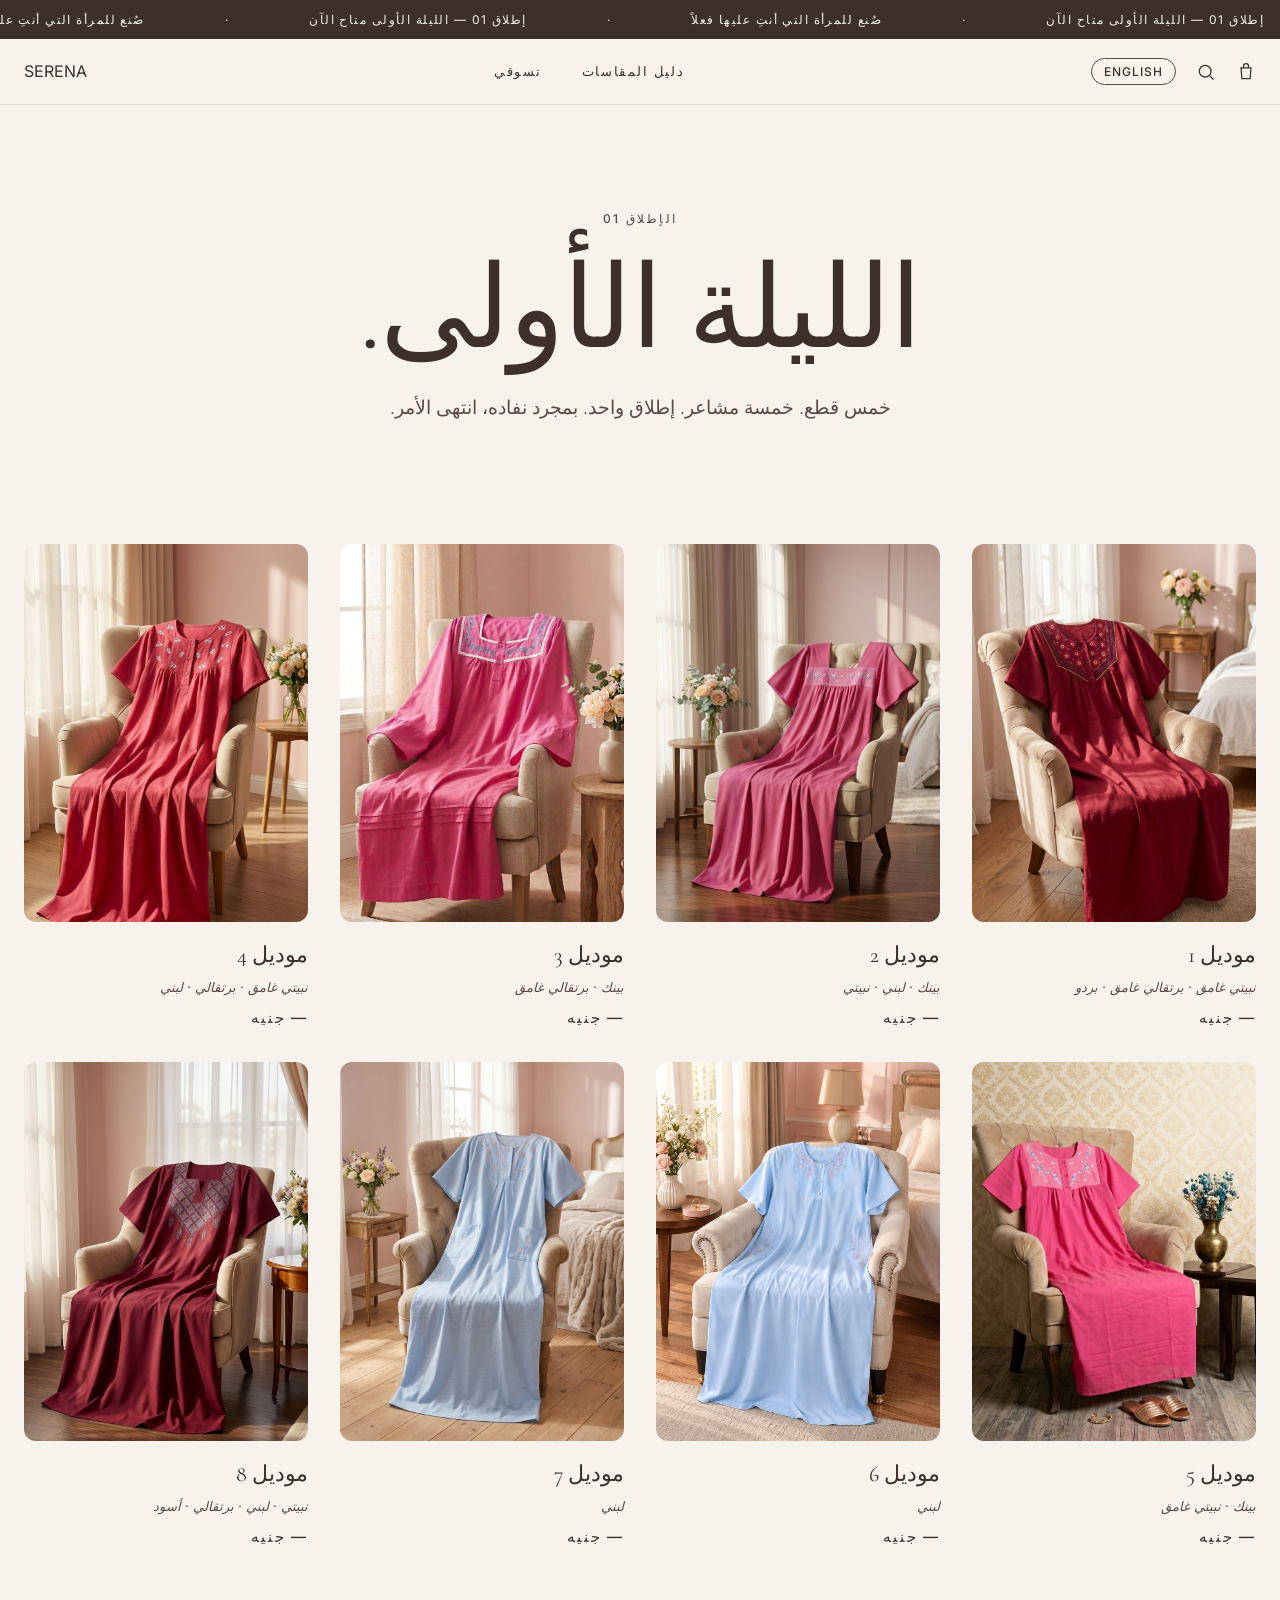
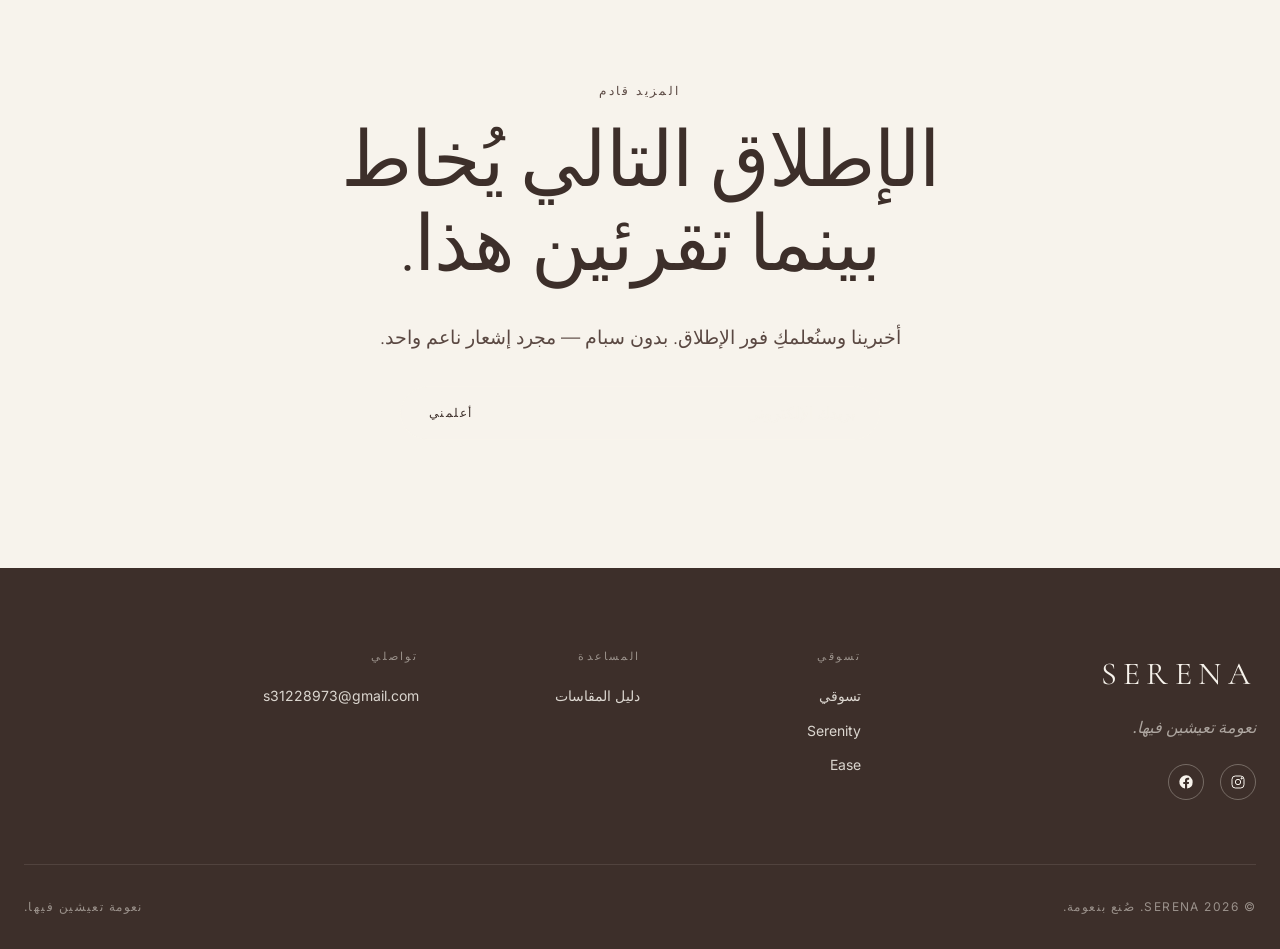
==== collections.html @ 5193331a "Add files via upload" ====
<!DOCTYPE html>
<html lang="ar" dir="rtl">
<head>
  <meta charset="UTF-8">
  <meta name="viewport" content="width=device-width, initial-scale=1.0">
  <title>Shop — SERENA | The First Night</title>
  <link rel="preconnect" href="https://fonts.googleapis.com">
  <link rel="preconnect" href="https://fonts.gstatic.com" crossorigin>
  <link href="https://fonts.googleapis.com/css2?family=Cormorant+Garamond:ital,wght@0,300;0,400;0,500;1,300;1,400&family=Inter:wght@300;400;500;600&display=swap" rel="stylesheet">
  <link rel="stylesheet" href="css/style.css">
</head>
<body>

  <div class="announce">
    <div class="announce__track">
      <span data-i18n="announce_drop"></span><span>·</span>
      <span data-i18n="announce_2"></span><span>·</span>
      <span data-i18n="announce_drop"></span><span>·</span>
      <span data-i18n="announce_2"></span><span>·</span>
    </div>
  </div>

  <nav class="nav">
    <div class="nav__inner">
      <a href="index.html" class="nav__logo">SERENA</a>
      <div class="nav__links">
        <a href="collections.html" style="color:var(--cocoa);font-weight:500" data-i18n="nav_shop"></a>
        <a href="size-guide.html" data-i18n="nav_size_guide"></a>
     
      </div>
      <div class="nav__actions">
        <button id="lang-toggle-btn" onclick="toggleLang()"></button>
        <svg class="nav__icon" viewBox="0 0 24 24" fill="none" stroke="currentColor" stroke-width="1.5"><circle cx="11" cy="11" r="7"/><path d="m21 21-4.35-4.35"/></svg>
        <a href="#" data-open-bag style="position:relative">
          <svg class="nav__icon" viewBox="0 0 24 24" fill="none" stroke="currentColor" stroke-width="1.5"><path d="M6 7h12l-1 13H7L6 7Z"/><path d="M9 7V5a3 3 0 0 1 6 0v2"/></svg>
          <span id="bag-count" style="display:none;position:absolute;top:-6px;right:-10px;background:var(--cocoa);color:var(--linen);width:18px;height:18px;border-radius:50%;font-size:10px;align-items:center;justify-content:center;">0</span>
        </a>
      </div>
    </div>
  </nav>

  <header class="coll-header">
    <div class="container">
      <span class="eyebrow" data-i18n="coll_page_eyebrow"></span>
      <h1 class="display" data-i18n="coll_page_h1"></h1>
      <p class="lede mx-auto text-center mt-md" data-i18n="coll_page_p"></p>
    </div>
  </header>

  <section class="container">
    <div class="filters"></div>

    <div class="products products--four">

      <a href="product.html?id=model1" class="product fade-up">
        <div class="product__media" style="background:#5B1A2E22;display:flex;align-items:center;justify-content:center;">
          <img src="images/model1-maroon-1.jpg" alt="موديل 1" style="width:100%;height:100%;object-fit:cover" onerror="this.style.display='none'">
        </div>
        <div class="product__name">موديل 1</div>
        <div class="product__mood">نبيتي غامق · برتقالي غامق · بردو</div>
        <div class="product__price">— جنيه</div>
      </a>

      <a href="product.html?id=model2" class="product fade-up">
        <div class="product__media" style="background:#E8A0B022;display:flex;align-items:center;justify-content:center;">
          <img src="images/model2-pink-1.jpg" alt="موديل 2" style="width:100%;height:100%;object-fit:cover" onerror="this.style.display='none'">
        </div>
        <div class="product__name">موديل 2</div>
        <div class="product__mood">بينك · لبني · نبيتي</div>
        <div class="product__price">— جنيه</div>
      </a>

      <a href="product.html?id=model3" class="product fade-up">
        <div class="product__media" style="background:#C75B2A22;display:flex;align-items:center;justify-content:center;">
          <img src="images/model3-pink-1.jpg" alt="موديل 3" style="width:100%;height:100%;object-fit:cover" onerror="this.style.display='none'">
        </div>
        <div class="product__name">موديل 3</div>
        <div class="product__mood">بينك · برتقالي غامق</div>
        <div class="product__price">— جنيه</div>
      </a>

      <a href="product.html?id=model4" class="product fade-up">
        <div class="product__media" style="background:#E07B3A22;display:flex;align-items:center;justify-content:center;">
          <img src="images/model4-maroon-1.jpg" alt="موديل 4" style="width:100%;height:100%;object-fit:cover" onerror="this.style.display='none'">
        </div>
        <div class="product__name">موديل 4</div>
        <div class="product__mood">نبيتي غامق · برتقالي · لبني</div>
        <div class="product__price">— جنيه</div>
      </a>

      <a href="product.html?id=model5" class="product fade-up">
        <div class="product__media" style="background:#E8A0B022;display:flex;align-items:center;justify-content:center;">
          <img src="images/model5-pink-1.jpg" alt="موديل 5" style="width:100%;height:100%;object-fit:cover" onerror="this.style.display='none'">
        </div>
        <div class="product__name">موديل 5</div>
        <div class="product__mood">بينك · نبيتي غامق</div>
        <div class="product__price">— جنيه</div>
      </a>

      <a href="product.html?id=model6" class="product fade-up">
        <div class="product__media" style="background:#F5ECD722;display:flex;align-items:center;justify-content:center;">
          <img src="images/model6-offwhite-1.jpg" alt="موديل 6" style="width:100%;height:100%;object-fit:cover" onerror="this.style.display='none'">
        </div>
        <div class="product__name">موديل 6</div>
        <div class="product__mood">لبني</div>
        <div class="product__price">— جنيه</div>
      </a>

      <a href="product.html?id=model7" class="product fade-up">
        <div class="product__media" style="background:#F5ECD722;display:flex;align-items:center;justify-content:center;">
          <img src="images/model7-offwhite-1.jpg" alt="موديل 7" style="width:100%;height:100%;object-fit:cover" onerror="this.style.display='none'">
        </div>
        <div class="product__name">موديل 7</div>
        <div class="product__mood">لبني</div>
        <div class="product__price">— جنيه</div>
      </a>

      <a href="product.html?id=model8" class="product fade-up">
        <div class="product__media" style="background:#1A1A1A22;display:flex;align-items:center;justify-content:center;">
          <img src="images/model8-maroon-1.jpg" alt="موديل 8" style="width:100%;height:100%;object-fit:cover" onerror="this.style.display='none'">
        </div>
        <div class="product__name">موديل 8</div>
        <div class="product__mood">نبيتي · لبني · برتقالي · أسود</div>
        <div class="product__price">— جنيه</div>
      </a>

    </div>
  </section>

  <section class="section">
    <div class="container text-center">
      <div class="fade-up">
        <span class="eyebrow" data-i18n="coll_next_eyebrow"></span>
        <h2 class="h1" data-i18n="coll_next_h2"></h2>
        <p class="lede mx-auto text-center mt-md" data-i18n="coll_next_p"></p>
        <form class="newsletter__form mx-auto mt-md" style="margin-top:32px">
          <input type="email" class="newsletter__input" data-i18n-ph="news_ph" required>
          <button type="submit" class="newsletter__submit" data-i18n="coll_notify_btn"></button>
        </form>
      </div>
    </div>
  </section>

  <footer class="footer">
    <div class="container">
      <div class="footer__grid">
        <div class="footer__brand">
          <div class="footer__brand-name">SERENA</div>
          <p class="footer__tagline" data-i18n="footer_sub"></p>
          <div class="footer__social">
             <a href="https://www.instagram.com/serena.official1" aria-label="Instagram" target="_blank">
              <svg width="16" height="16" viewBox="0 0 24 24" fill="none" stroke="currentColor" stroke-width="1.5">
                <rect x="3" y="3" width="18" height="18" rx="5"/>
                <circle cx="12" cy="12" r="4"/>
                <circle cx="17.5" cy="6.5" r="1" fill="currentColor"/>
              </svg>
            </a>
            <a href="https://www.facebook.com/serena.official1" aria-label="Facebook" target="_blank">
              <svg width="16" height="16" viewBox="0 0 24 24" fill="currentColor">
                <path d="M22 12a10 10 0 1 0-11.5 9.9v-7H7.9V12h2.6V9.8c0-2.6 1.5-4 3.9-4 1.1 0 2.3.2 2.3.2v2.5h-1.3c-1.3 0-1.7.8-1.7 1.6V12h2.9l-.5 2.9h-2.4v7A10 10 0 0 0 22 12Z"/>
              </svg>
            </a>
          </div>
        </div>
        <div class="footer__col"><h4 data-i18n="footer_shop"></h4><ul><li><a href="collections.html" data-i18n="footer_shop"></a></li><li><a href="collections.html">Serenity</a></li><li><a href="collections.html">Ease</a></li></ul></div>
        
        <div class="footer__col"><h4 data-i18n="footer_help"></h4><ul><li></a></li><li><a href="size-guide.html" data-i18n="footer_size"></a></li></ul></div>
        <div class="footer__col"><h4 data-i18n="footer_contact"></h4><ul><li><a href="mailto:s31228973@gmail.com">s31228973@gmail.com</a></li></ul></div>
      </div>
      <div class="footer__bottom">
        <div data-i18n="footer_copy"></div>
        <div data-i18n="footer_sub"></div>
      </div>
    </div>
  </footer>

  <div class="drawer__overlay" id="drawer-overlay"></div>
  <aside class="drawer" id="drawer">
    <div class="drawer__head"><h3 data-i18n="bag_title"></h3><button class="drawer__close" id="drawer-close">✕</button></div>
    <div class="drawer__body" id="drawer-body"></div>
    <div class="drawer__foot" id="drawer-foot">
      <div class="drawer__total"><span data-i18n="bag_subtotal"></span><span id="drawer-total">$0</span></div>
      <a href="#" class="btn btn--primary" data-i18n="bag_checkout"></a>
    </div>
  </aside>

  <div class="toast" id="toast"></div>

  <script src="js/lang.js"></script>
  <script src="js/main.js"></script>
  <script>
    // product cards now use real images
  </script>
</body>
</html>
---- css/style.css ----
/* =============================================
   SERENA — Brand Stylesheet
   Premium sleepwear & loungewear for women.
   ============================================= */

/* ---------- TOKENS ---------- */
:root {
  --cocoa: #3D2F2A;
  --cocoa-soft: #5A4842;
  --sand: #E8DCC4;
  --linen: #F7F3EC;
  --warm-beige: #C9A87C;
  --accent-gold: #D4A574;
  --white: #FFFFFF;
  --border: rgba(61, 47, 42, 0.12);
  --shadow-sm: 0 2px 8px rgba(61, 47, 42, 0.04);
  --shadow-md: 0 8px 24px rgba(61, 47, 42, 0.08);
  --shadow-lg: 0 20px 60px rgba(61, 47, 42, 0.12);

  --font-display: 'Cormorant Garamond', 'Times New Roman', serif;
  --font-body: 'Inter', -apple-system, BlinkMacSystemFont, sans-serif;

  --tracking-wide: 0.12em;
  --tracking-wider: 0.2em;

  --radius-sm: 4px;
  --radius-md: 12px;
  --radius-pill: 999px;

  --t-fast: 200ms ease;
  --t-base: 400ms ease;
  --t-slow: 700ms ease;
}

/* ---------- RESET ---------- */
*, *::before, *::after { box-sizing: border-box; margin: 0; padding: 0; }
html { scroll-behavior: smooth; }
body {
  font-family: var(--font-body);
  font-weight: 400;
  font-size: 16px;
  line-height: 1.6;
  color: var(--cocoa);
  background: var(--linen);
  -webkit-font-smoothing: antialiased;
  -moz-osx-font-smoothing: grayscale;
}
img, svg { max-width: 100%; display: block; }
a { color: inherit; text-decoration: none; }
button { font-family: inherit; cursor: pointer; border: none; background: none; }
input, select, textarea { font-family: inherit; font-size: inherit; }
ul, ol { list-style: none; }

/* ---------- TYPOGRAPHY ---------- */
.display, .h1, .h2, .h3 {
  font-family: var(--font-display);
  font-weight: 300;
  line-height: 1.1;
  letter-spacing: -0.01em;
}
.display { font-size: clamp(56px, 9vw, 120px); font-weight: 300; }
.h1 { font-size: clamp(40px, 6vw, 80px); }
.h2 { font-size: clamp(32px, 4.5vw, 56px); }
.h3 { font-size: clamp(24px, 3vw, 36px); }

.eyebrow {
  font-family: var(--font-body);
  font-size: 12px;
  font-weight: 500;
  text-transform: uppercase;
  letter-spacing: var(--tracking-wider);
  color: var(--cocoa-soft);
  display: inline-block;
  margin-bottom: 20px;
}

.lede {
  font-size: clamp(17px, 1.5vw, 20px);
  line-height: 1.7;
  color: var(--cocoa-soft);
  font-weight: 300;
  max-width: 640px;
}

.serif-italic { font-style: italic; font-weight: 400; }

/* ---------- LAYOUT ---------- */
.container {
  width: 100%;
  max-width: 1280px;
  margin: 0 auto;
  padding: 0 24px;
}
.container--narrow { max-width: 880px; }
.section { padding: clamp(64px, 10vw, 140px) 0; }
.section--tight { padding: clamp(48px, 7vw, 96px) 0; }
.text-center { text-align: center; }
.mx-auto { margin-left: auto; margin-right: auto; }

/* ---------- ANNOUNCEMENT BAR ---------- */
.announce {
  background: var(--cocoa);
  color: var(--linen);
  font-size: 12px;
  letter-spacing: var(--tracking-wide);
  text-align: center;
  padding: 10px 16px;
  overflow: hidden;
  position: relative;
}
.announce__track {
  display: flex;
  gap: 80px;
  animation: scrollAnnounce 30s linear infinite;
  white-space: nowrap;
}
.announce__track span { display: inline-block; }
@keyframes scrollAnnounce {
  from { transform: translateX(0); }
  to { transform: translateX(-50%); }
}

/* ---------- NAV ---------- */
.nav {
  position: sticky;
  top: 0;
  z-index: 50;
  background: rgba(247, 243, 236, 0.85);
  backdrop-filter: blur(12px);
  -webkit-backdrop-filter: blur(12px);
  border-bottom: 1px solid var(--border);
}
.nav__inner {
  display: flex;
  align-items: center;
  justify-content: space-between;
  padding: 18px 24px;
  max-width: 1440px;
  margin: 0 auto;
}
.nav__logo {
  display: flex;
  align-items: center;
}

.nav__logo img {
  height: 80px;
  width: auto;
}
.nav__links {
  display: flex;
  gap: 40px;
  font-size: 13px;
  letter-spacing: var(--tracking-wide);
  text-transform: uppercase;
}
.nav__links a { position: relative; padding: 4px 0; }
.nav__links a::after {
  content: '';
  position: absolute;
  bottom: -2px;
  left: 0;
  width: 0;
  height: 1px;
  background: var(--cocoa);
  transition: width var(--t-base);
}
.nav__links a:hover::after { width: 100%; }
.nav__actions {
  display: flex;
  gap: 20px;
  align-items: center;
}
.nav__icon {
  width: 20px;
  height: 20px;
  cursor: pointer;
  transition: opacity var(--t-fast);
}
.nav__icon:hover { opacity: 0.6; }
.nav__mobile-toggle { display: none; }

@media (max-width: 768px) {
  .nav__links { display: none; }
  .nav__mobile-toggle {
    display: flex;
    flex-direction: column;
    gap: 4px;
  }
  .nav__mobile-toggle span {
    width: 20px;
    height: 1.5px;
    background: var(--cocoa);
    transition: transform var(--t-base);
  }
}

/* ---------- BUTTONS ---------- */
.btn {
  display: inline-flex;
  align-items: center;
  justify-content: center;
  gap: 8px;
  padding: 14px 32px;
  font-family: var(--font-body);
  font-size: 13px;
  font-weight: 500;
  letter-spacing: var(--tracking-wide);
  text-transform: uppercase;
  border-radius: var(--radius-pill);
  cursor: pointer;
  transition: all var(--t-base);
  border: 1px solid transparent;
}
.btn--primary {
  background: var(--cocoa);
  color: var(--linen);
}
.btn--primary:hover {
  background: var(--cocoa-soft);
  transform: translateY(-1px);
  box-shadow: var(--shadow-md);
}
.btn--ghost {
  background: transparent;
  color: var(--cocoa);
  border-color: var(--cocoa);
}
.btn--ghost:hover {
  background: var(--cocoa);
  color: var(--linen);
}
.btn--link {
  padding: 6px 0;
  background: transparent;
  color: var(--cocoa);
  border: none;
  border-bottom: 1px solid var(--cocoa);
  border-radius: 0;
  text-transform: uppercase;
}
.btn--lg { padding: 18px 44px; font-size: 14px; }

/* ---------- HERO ---------- */
.hero {
  position: relative;
  min-height: 92vh;
  display: flex;
  align-items: center;
  overflow: hidden;
  background: var(--linen);
}
.hero__bg {
  position: absolute;
  inset: 0;
  z-index: 0;
}
.hero__bg svg { width: 100%; height: 100%; }
.hero__content {
  position: relative;
  z-index: 2;
  max-width: 720px;
  padding: 80px 0;
}
.hero__eyebrow { color: var(--warm-beige); }
.hero__actions {
  display: flex;
  gap: 16px;
  margin-top: 40px;
  flex-wrap: wrap;
}
.hero__scroll {
  position: absolute;
  bottom: 40px;
  left: 50%;
  transform: translateX(-50%);
  font-size: 11px;
  letter-spacing: var(--tracking-wider);
  text-transform: uppercase;
  color: var(--cocoa-soft);
  z-index: 2;
  display: flex;
  flex-direction: column;
  align-items: center;
  gap: 8px;
  opacity: 0.7;
}
.hero__scroll-line {
  width: 1px;
  height: 40px;
  background: var(--cocoa);
  animation: scrollLine 2s ease-in-out infinite;
  transform-origin: top;
}
@keyframes scrollLine {
  0%, 100% { transform: scaleY(0.4); }
  50% { transform: scaleY(1); }
}

/* ---------- MARQUEE / KEYWORDS ---------- */
.keywords {
  background: var(--sand);
  padding: 24px 0;
  overflow: hidden;
  border-top: 1px solid var(--border);
  border-bottom: 1px solid var(--border);
}
.keywords__track {
  display: flex;
  gap: 60px;
  animation: scrollKeywords 40s linear infinite;
  white-space: nowrap;
  font-family: var(--font-display);
  font-size: 32px;
  font-style: italic;
  color: var(--cocoa);
  font-weight: 300;
}
.keywords__track span { display: inline-block; padding: 0 30px; }
.keywords__dot {
  display: inline-block;
  width: 6px;
  height: 6px;
  border-radius: 50%;
  background: var(--warm-beige);
  vertical-align: middle;
  margin: 0 30px;
}
@keyframes scrollKeywords {
  from { transform: translateX(0); }
  to { transform: translateX(-50%); }
}

/* ---------- PROMISES / FIVE WORDS ---------- */
.promises {
  background: var(--linen);
}
.promises__grid {
  display: grid;
  grid-template-columns: repeat(5, 1fr);
  gap: 24px;
  margin-top: 80px;
}
.promise {
  text-align: center;
  padding: 32px 16px;
  position: relative;
}
.promise__num {
  font-family: var(--font-display);
  font-size: 14px;
  letter-spacing: var(--tracking-wider);
  color: var(--warm-beige);
  margin-bottom: 16px;
}
.promise__word {
  font-family: var(--font-display);
  font-size: 28px;
  font-weight: 400;
  margin-bottom: 12px;
  font-style: italic;
}
.promise__desc {
  font-size: 13px;
  color: var(--cocoa-soft);
  line-height: 1.6;
}
@media (max-width: 768px) {
  .promises__grid { grid-template-columns: repeat(2, 1fr); gap: 16px; }
  .promise__word { font-size: 22px; }
}

/* ---------- COLLECTIONS / PRODUCTS ---------- */
.products {
  display: grid;
  grid-template-columns: repeat(3, 1fr);
  gap: 32px;
  margin-top: 60px;
}
.products--four { grid-template-columns: repeat(4, 1fr); }
@media (max-width: 900px) {
  .products { grid-template-columns: repeat(2, 1fr); gap: 20px; }
}
@media (max-width: 540px) {
  .products, .products--four { grid-template-columns: 1fr; }
}
.product {
  position: relative;
  cursor: pointer;
  transition: transform var(--t-base);
}
.product:hover { transform: translateY(-4px); }
.product__media {
  aspect-ratio: 3/4;
  background: var(--sand);
  border-radius: var(--radius-md);
  overflow: hidden;
  position: relative;
  margin-bottom: 16px;
}
.product__media svg { width: 100%; height: 100%; transition: transform var(--t-slow); }
.product:hover .product__media svg { transform: scale(1.04); }
.product__tag {
  position: absolute;
  top: 12px;
  left: 12px;
  background: var(--cocoa);
  color: var(--linen);
  font-size: 10px;
  letter-spacing: var(--tracking-wide);
  text-transform: uppercase;
  padding: 6px 10px;
  border-radius: var(--radius-pill);
  z-index: 2;
}
.product__name {
  font-family: var(--font-display);
  font-size: 22px;
  font-weight: 400;
  margin-bottom: 4px;
}
.product__mood {
  font-size: 13px;
  color: var(--cocoa-soft);
  font-style: italic;
  margin-bottom: 8px;
}
.product__price {
  font-size: 15px;
  letter-spacing: var(--tracking-wide);
  font-weight: 500;
}
.product__quick {
  position: absolute;
  bottom: 80px;
  left: 12px;
  right: 12px;
  opacity: 0;
  transform: translateY(8px);
  transition: all var(--t-base);
  z-index: 2;
}
.product:hover .product__quick { opacity: 1; transform: translateY(0); }

/* ---------- STORY TEASER (split) ---------- */
.split {
  display: grid;
  grid-template-columns: 1fr 1fr;
  gap: 80px;
  align-items: center;
}
@media (max-width: 900px) { .split { grid-template-columns: 1fr; gap: 40px; } }
.split__media {
  aspect-ratio: 4/5;
  background: var(--sand);
  border-radius: var(--radius-md);
  overflow: hidden;
  position: relative;
}
.split__media svg { width: 100%; height: 100%; }
.split__copy h2 { margin-bottom: 24px; }
.split__copy .lede { margin-bottom: 32px; }

/* ---------- PROMISE STRIP ---------- */
.pstrip {
  background: var(--sand);
  padding: 64px 0;
}
.pstrip__grid {
  display: grid;
  grid-template-columns: repeat(4, 1fr);
  gap: 32px;
}
@media (max-width: 768px) { .pstrip__grid { grid-template-columns: repeat(2, 1fr); gap: 24px; } }
.pstrip__item { text-align: center; }
.pstrip__icon {
  width: 40px;
  height: 40px;
  margin: 0 auto 16px;
  color: var(--cocoa);
}
.pstrip__title {
  font-family: var(--font-display);
  font-size: 18px;
  margin-bottom: 6px;
}
.pstrip__sub { font-size: 13px; color: var(--cocoa-soft); }

/* ---------- NEWSLETTER ---------- */
.newsletter {
  background: var(--cocoa);
  color: var(--linen);
  padding: 100px 0;
  text-align: center;
}
.newsletter h2 { color: var(--linen); margin-bottom: 16px; }
.newsletter p { color: rgba(247, 243, 236, 0.75); margin-bottom: 40px; max-width: 500px; margin-left: auto; margin-right: auto; }
.newsletter__form {
  display: flex;
  gap: 0;
  max-width: 480px;
  margin: 0 auto;
  border: 1px solid rgba(247, 243, 236, 0.3);
  border-radius: var(--radius-pill);
  overflow: hidden;
}
.newsletter__input {
  flex: 1;
  background: transparent;
  border: none;
  color: var(--linen);
  padding: 16px 24px;
  outline: none;
}
.newsletter__input::placeholder { color: rgba(247, 243, 236, 0.5); }
.newsletter__submit {
  background: var(--linen);
  color: var(--cocoa);
  padding: 16px 28px;
  font-size: 12px;
  letter-spacing: var(--tracking-wide);
  text-transform: uppercase;
  font-weight: 500;
  transition: background var(--t-base);
}
.newsletter__submit:hover { background: var(--sand); }

/* ---------- FOOTER ---------- */
.footer {
  background: var(--cocoa);
  color: var(--linen);
  padding: 80px 0 32px;
}
.footer__grid {
  display: grid;
  grid-template-columns: 2fr 1fr 1fr 1fr 1fr;
  gap: 48px;
  margin-bottom: 64px;
}
@media (max-width: 768px) {
  .footer__grid { grid-template-columns: 1fr 1fr; gap: 32px; }
}
.footer__brand-name {
  font-family: var(--font-display);
  font-size: 32px;
  font-weight: 400;
  letter-spacing: var(--tracking-wider);
  margin-bottom: 16px;
}
.footer__tagline {
  font-style: italic;
  color: rgba(247, 243, 236, 0.6);
  margin-bottom: 24px;
  max-width: 280px;
}
.footer__social { display: flex; gap: 16px; }
.footer__social a {
  width: 36px;
  height: 36px;
  border-radius: 50%;
  border: 1px solid rgba(247, 243, 236, 0.3);
  display: flex;
  align-items: center;
  justify-content: center;
  transition: all var(--t-base);
}
.footer__social a:hover { background: var(--linen); color: var(--cocoa); border-color: var(--linen); }
.footer__col h4 {
  font-size: 11px;
  letter-spacing: var(--tracking-wider);
  text-transform: uppercase;
  margin-bottom: 20px;
  font-weight: 500;
  color: rgba(247, 243, 236, 0.5);
}
.footer__col ul li { margin-bottom: 12px; font-size: 14px; }
.footer__col ul li a { color: rgba(247, 243, 236, 0.85); transition: color var(--t-fast); }
.footer__col ul li a:hover { color: var(--linen); }
.footer__bottom {
  border-top: 1px solid rgba(247, 243, 236, 0.1);
  padding-top: 32px;
  display: flex;
  justify-content: space-between;
  align-items: center;
  flex-wrap: wrap;
  gap: 16px;
  font-size: 12px;
  color: rgba(247, 243, 236, 0.5);
  letter-spacing: var(--tracking-wide);
}

/* ---------- PRODUCT DETAIL ---------- */
.pd {
  display: grid;
  grid-template-columns: 1.2fr 1fr;
  gap: 80px;
  padding: 60px 0;
}
@media (max-width: 900px) { .pd { grid-template-columns: 1fr; gap: 40px; } }
.pd__gallery {
  display: grid;
  grid-template-columns: 1fr;
  gap: 16px;
}
.pd__main-img {
  aspect-ratio: 4/5;
  background: var(--sand);
  border-radius: var(--radius-md);
  overflow: hidden;
}
.pd__main-img svg { width: 100%; height: 100%; }
.pd__thumbs {
  display: grid;
  grid-template-columns: repeat(4, 1fr);
  gap: 12px;
}
.pd__thumb {
  aspect-ratio: 1;
  background: var(--sand);
  border-radius: var(--radius-sm);
  overflow: hidden;
  cursor: pointer;
  border: 2px solid transparent;
  transition: border var(--t-fast);
}
.pd__thumb--active { border-color: var(--cocoa); }
.pd__thumb svg { width: 100%; height: 100%; }
.pd__info { padding-top: 20px; }
.pd__breadcrumbs {
  font-size: 12px;
  letter-spacing: var(--tracking-wide);
  text-transform: uppercase;
  color: var(--cocoa-soft);
  margin-bottom: 24px;
}
.pd__breadcrumbs a:hover { color: var(--cocoa); }
.pd__title {
  font-family: var(--font-display);
  font-size: clamp(36px, 4vw, 56px);
  font-weight: 400;
  margin-bottom: 8px;
}
.pd__price { font-size: 22px; margin-bottom: 24px; font-weight: 500; }
.pd__mood {
  font-style: italic;
  color: var(--cocoa-soft);
  font-size: 17px;
  margin-bottom: 32px;
  padding-bottom: 32px;
  border-bottom: 1px solid var(--border);
}
.pd__desc { line-height: 1.8; color: var(--cocoa-soft); margin-bottom: 32px; }
.pd__details {
  margin: 32px 0;
  padding: 24px 0;
  border-top: 1px solid var(--border);
  border-bottom: 1px solid var(--border);
}
.pd__details h4 {
  font-size: 12px;
  letter-spacing: var(--tracking-wider);
  text-transform: uppercase;
  margin-bottom: 16px;
  font-weight: 500;
}
.pd__details ul li {
  font-size: 14px;
  padding: 8px 0;
  display: flex;
  gap: 12px;
  color: var(--cocoa-soft);
}
.pd__details ul li::before {
  content: '·';
  color: var(--warm-beige);
  font-weight: 700;
}
.pd__options { margin: 32px 0; }
.pd__option-label {
  font-size: 12px;
  letter-spacing: var(--tracking-wider);
  text-transform: uppercase;
  margin-bottom: 12px;
}
.pd__sizes { display: flex; gap: 8px; flex-wrap: wrap; }
.pd__size {
  width: 48px;
  height: 48px;
  border-radius: 50%;
  border: 1px solid var(--border);
  background: transparent;
  font-size: 13px;
  transition: all var(--t-fast);
}
.pd__size:hover { border-color: var(--cocoa); }
.pd__size--active {
  background: var(--cocoa);
  color: var(--linen);
  border-color: var(--cocoa);
}
.pd__cta {
  width: 100%;
  margin-bottom: 12px;
}
.pd__wishlist {
  width: 100%;
  background: transparent;
  border: 1px solid var(--border);
  padding: 16px;
  border-radius: var(--radius-pill);
  font-size: 13px;
  letter-spacing: var(--tracking-wide);
  text-transform: uppercase;
  display: flex;
  align-items: center;
  justify-content: center;
  gap: 8px;
  transition: all var(--t-fast);
}
.pd__wishlist:hover { border-color: var(--cocoa); }

/* ---------- ABOUT PAGE ---------- */
.about-hero {
  padding: 120px 0 80px;
  text-align: center;
}
.about-hero .display { margin: 0 auto 24px; max-width: 900px; }
.about-hero .lede { margin: 0 auto; text-align: center; }
.about-section { padding: 80px 0; }
.about-section .split__copy { padding: 0 20px; }
.about-story {
  font-family: var(--font-display);
  font-size: clamp(20px, 2vw, 26px);
  line-height: 1.7;
  font-style: italic;
  font-weight: 300;
  color: var(--cocoa);
  max-width: 760px;
  margin: 0 auto;
  text-align: center;
}
.about-story p { margin-bottom: 24px; }

.values {
  display: grid;
  grid-template-columns: repeat(5, 1fr);
  gap: 24px;
  margin-top: 60px;
}
@media (max-width: 768px) { .values { grid-template-columns: 1fr; } }
.value {
  text-align: center;
  padding: 32px 16px;
}
.value__num {
  font-family: var(--font-display);
  font-size: 32px;
  color: var(--warm-beige);
  margin-bottom: 16px;
}
.value__title {
  font-family: var(--font-display);
  font-size: 22px;
  font-weight: 400;
  margin-bottom: 8px;
  font-style: italic;
}

/* ---------- COLLECTION HEADER ---------- */
.coll-header {
  text-align: center;
  padding: 100px 0 60px;
}
.coll-header .display { margin-bottom: 16px; }
.coll-header .lede { margin: 0 auto; }

.filters {
  display: flex;
  justify-content: center;
  gap: 24px;
  margin: 0 0 60px;
  flex-wrap: wrap;
}
.filter-btn {
  font-size: 12px;
  letter-spacing: var(--tracking-wide);
  text-transform: uppercase;
  color: var(--cocoa-soft);
  padding: 8px 16px;
  border-radius: var(--radius-pill);
  transition: all var(--t-fast);
}
.filter-btn--active, .filter-btn:hover {
  background: var(--cocoa);
  color: var(--linen);
}

/* ---------- BAG DRAWER ---------- */
.drawer {
  position: fixed;
  top: 0;
  right: -100%;
  width: 100%;
  max-width: 480px;
  height: 100vh;
  background: var(--linen);
  z-index: 100;
  transition: right var(--t-slow);
  display: flex;
  flex-direction: column;
  box-shadow: var(--shadow-lg);
}
.drawer--open { right: 0; }
.drawer__overlay {
  position: fixed;
  inset: 0;
  background: rgba(61, 47, 42, 0.4);
  z-index: 99;
  opacity: 0;
  pointer-events: none;
  transition: opacity var(--t-base);
}
.drawer__overlay--show { opacity: 1; pointer-events: auto; }
.drawer__head {
  padding: 24px;
  display: flex;
  justify-content: space-between;
  align-items: center;
  border-bottom: 1px solid var(--border);
}
.drawer__head h3 { font-family: var(--font-display); font-size: 24px; }
.drawer__close {
  width: 32px;
  height: 32px;
  display: flex;
  align-items: center;
  justify-content: center;
  font-size: 20px;
  color: var(--cocoa-soft);
}
.drawer__body {
  flex: 1;
  overflow-y: auto;
  padding: 24px;
}
.drawer__item {
  display: grid;
  grid-template-columns: 80px 1fr auto;
  gap: 16px;
  padding: 16px 0;
  border-bottom: 1px solid var(--border);
  align-items: center;
}
.drawer__item-img {
  width: 80px;
  height: 100px;
  background: var(--sand);
  border-radius: var(--radius-sm);
  overflow: hidden;
}
.drawer__item-img svg { width: 100%; height: 100%; }
.drawer__item-name { font-family: var(--font-display); font-size: 18px; }
.drawer__item-meta { font-size: 13px; color: var(--cocoa-soft); margin-top: 4px; }
.drawer__item-remove {
  font-size: 11px;
  color: var(--cocoa-soft);
  text-decoration: underline;
  margin-top: 8px;
}
.drawer__item-price { font-weight: 500; }
.drawer__empty {
  text-align: center;
  padding: 80px 24px;
  color: var(--cocoa-soft);
}
.drawer__empty p { margin-bottom: 24px; }
.drawer__foot {
  padding: 24px;
  border-top: 1px solid var(--border);
}
.drawer__total {
  display: flex;
  justify-content: space-between;
  margin-bottom: 16px;
  font-size: 18px;
  font-weight: 500;
}
.drawer__foot .btn { width: 100%; }

/* ---------- TOAST ---------- */
.toast {
  position: fixed;
  bottom: 24px;
  left: 50%;
  transform: translateX(-50%) translateY(100px);
  background: var(--cocoa);
  color: var(--linen);
  padding: 14px 24px;
  border-radius: var(--radius-pill);
  font-size: 14px;
  z-index: 200;
  opacity: 0;
  transition: all var(--t-base);
  box-shadow: var(--shadow-lg);
}
.toast--show { opacity: 1; transform: translateX(-50%) translateY(0); }

/* ---------- FADE-UP ANIMATION ---------- */
.fade-up {
  opacity: 0;
  transform: translateY(20px);
  transition: opacity 800ms ease, transform 800ms ease;
}
.fade-up.is-visible {
  opacity: 1;
  transform: translateY(0);
}

/* ---------- UTILITY ---------- */
.mt-0 { margin-top: 0 !important; }
.mt-sm { margin-top: 16px; }
.mt-md { margin-top: 32px; }
.mt-lg { margin-top: 64px; }
.mb-sm { margin-bottom: 16px; }
.mb-md { margin-bottom: 32px; }
.mb-lg { margin-bottom: 64px; }
.flex { display: flex; }
.flex-center { display: flex; align-items: center; justify-content: center; }
.gap-sm { gap: 16px; }
.gap-md { gap: 32px; }
.text-soft { color: var(--cocoa-soft); }

/* ---------- MOBILE ---------- */
@media (max-width: 540px) {
  .hero__content { padding: 60px 0; }
  .hero__actions .btn { flex: 1; }
  .newsletter__form { flex-direction: column; border-radius: var(--radius-md); }
  .newsletter__input { padding: 14px 20px; }
}
/* =============================================
   LANGUAGE TOGGLE
   ============================================= */
#lang-toggle-btn {
  font-family: var(--font-body, 'Inter', sans-serif);
  font-size: 12px;
  font-weight: 500;
  letter-spacing: 0.08em;
  text-transform: uppercase;
  background: transparent;
  border: 1px solid var(--cocoa-soft, #8B7355);
  color: var(--cocoa, #3D2F2A);
  padding: 5px 12px;
  border-radius: 20px;
  cursor: pointer;
  transition: background 0.2s, color 0.2s;
  white-space: nowrap;
}
#lang-toggle-btn:hover {
  background: var(--cocoa, #3D2F2A);
  color: var(--linen, #FAF7F2);
}

/* RTL global adjustments */
[dir="rtl"] .nav__inner {
  flex-direction: row-reverse;
}
[dir="rtl"] .nav__links {
  flex-direction: row-reverse;
}
[dir="rtl"] .nav__actions {
  flex-direction: row-reverse;
}
[dir="rtl"] .hero__content,
[dir="rtl"] .text-center {
  text-align: center;
}
[dir="rtl"] .pd__breadcrumbs {
  direction: rtl;
}
[dir="rtl"] .footer__grid {
  direction: rtl;
}
[dir="rtl"] .drawer {
  right: auto;
  left: -100%;
  transition: left var(--t-slow);
}
[dir="rtl"] .drawer--open {
  left: 0;
  right: auto;
}
[dir="rtl"] .split {
  flex-direction: row-reverse;
}
[dir="rtl"] .announce__track {
  animation-direction: reverse;
}
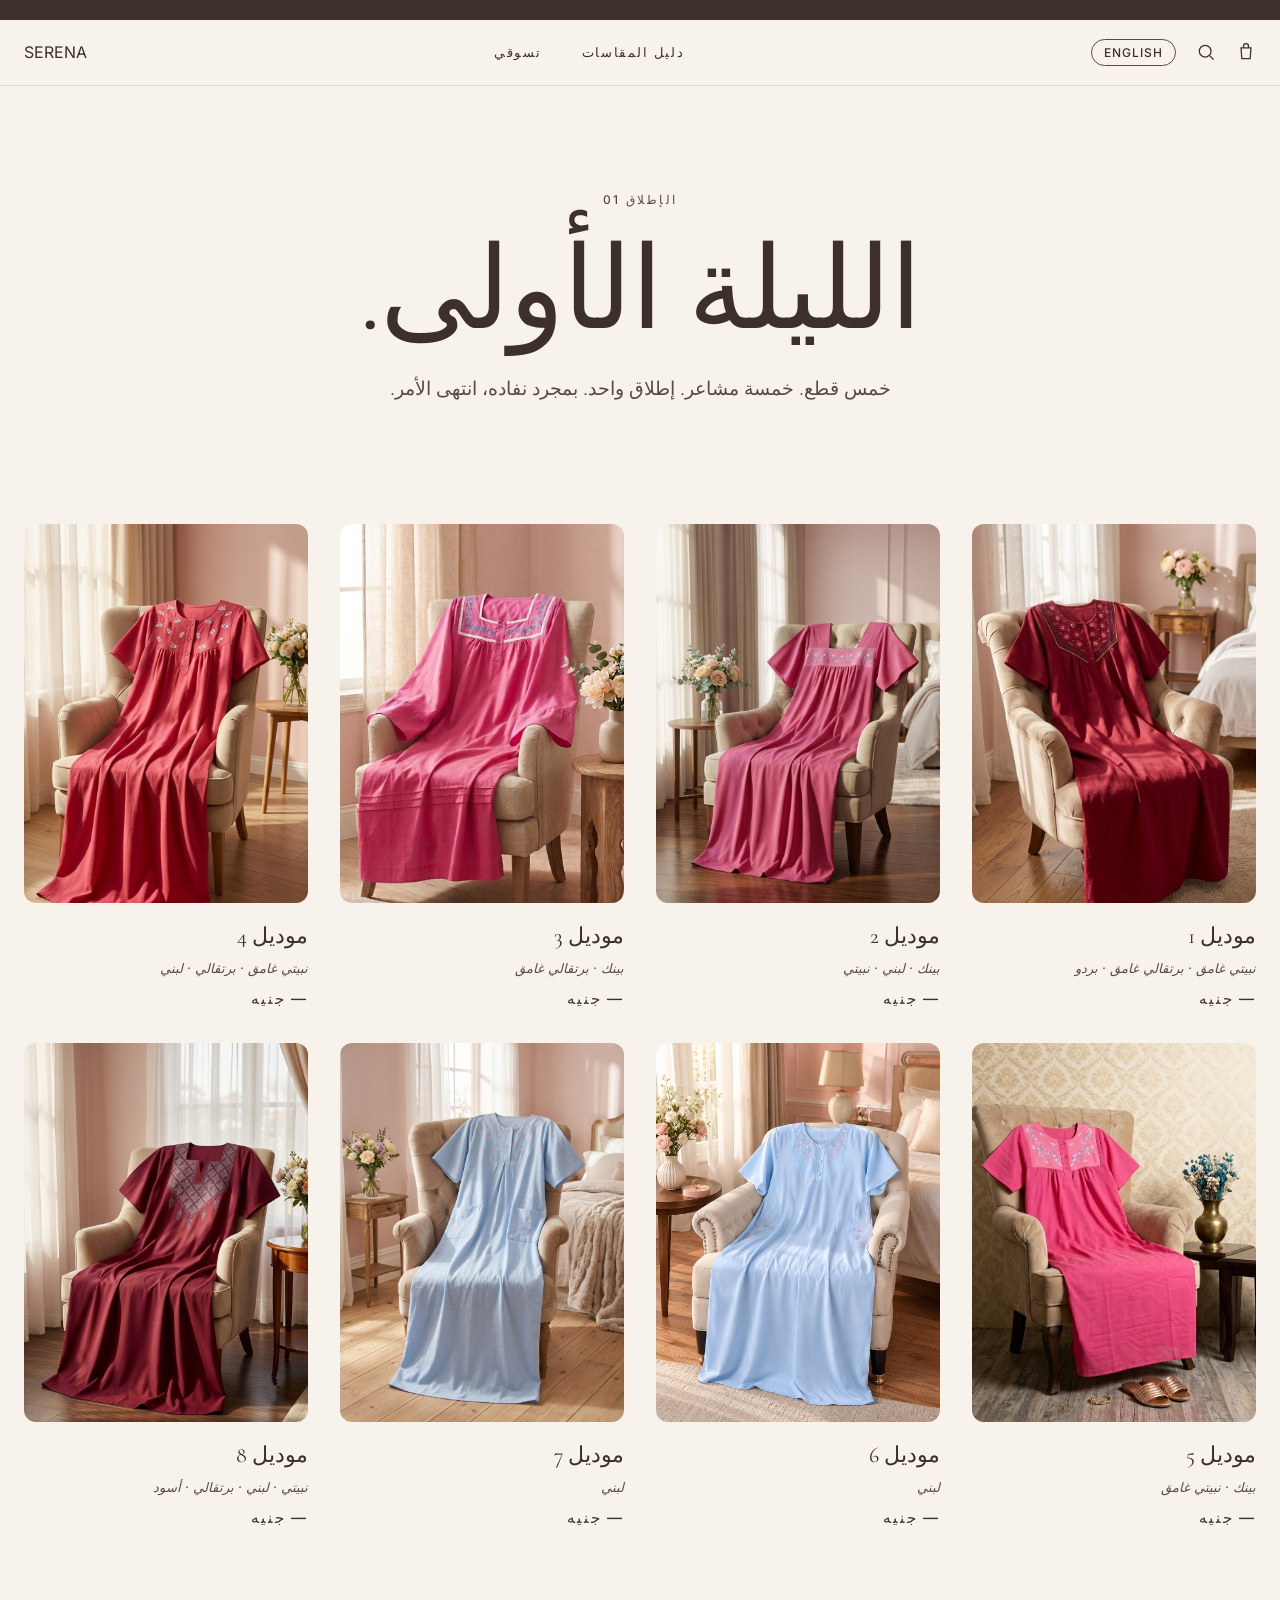
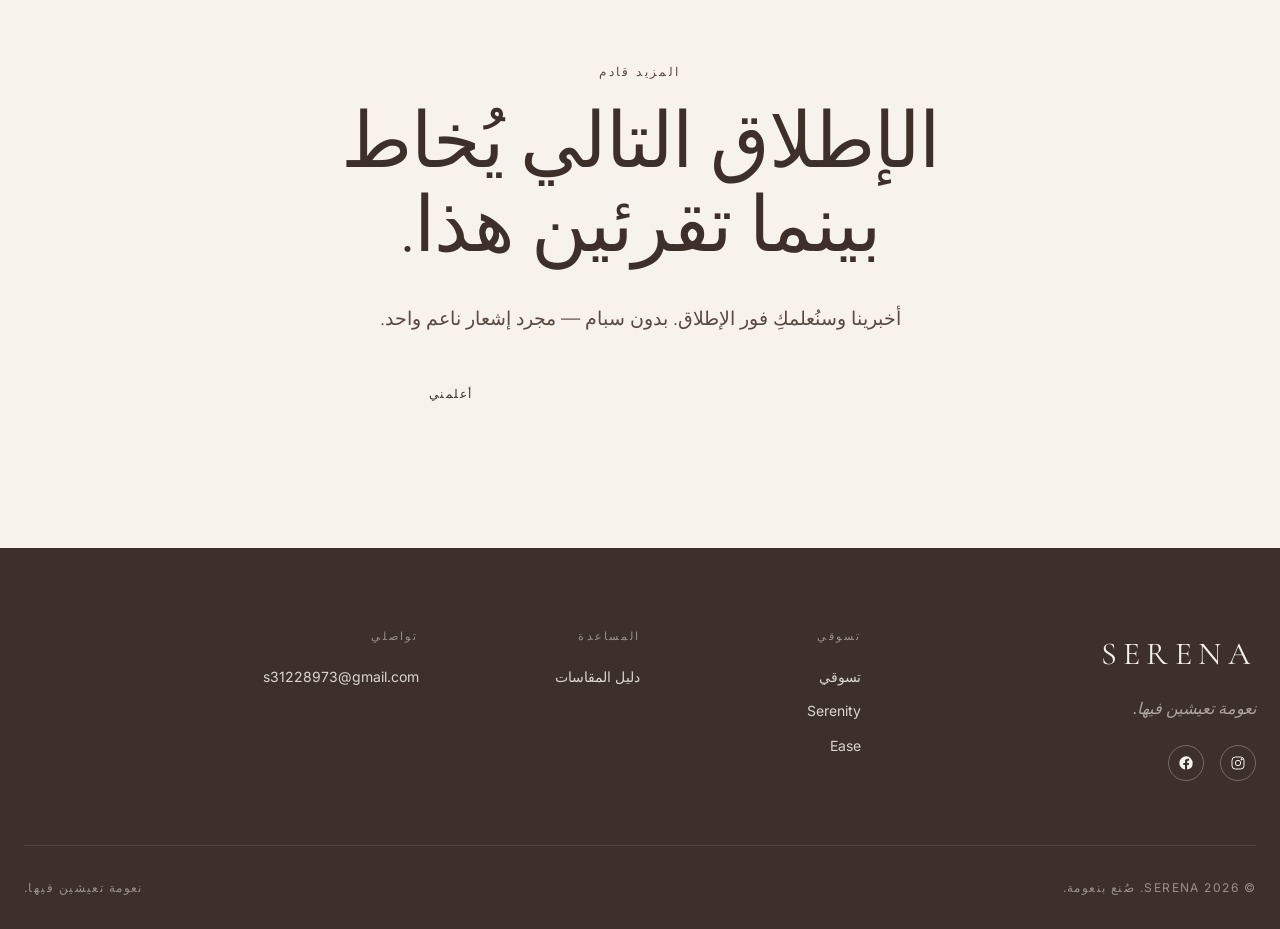
==== commit 47a70d65: "Add files via upload" ====
--- a/collections.html
+++ b/collections.html
@@ -13,10 +13,6 @@
 
   <div class="announce">
     <div class="announce__track">
-      <span data-i18n="announce_drop"></span><span>·</span>
-      <span data-i18n="announce_2"></span><span>·</span>
-      <span data-i18n="announce_drop"></span><span>·</span>
-      <span data-i18n="announce_2"></span><span>·</span>
     </div>
   </div>
 
--- a/css/style.css
+++ b/css/style.css
@@ -382,7 +382,7 @@
   .products { grid-template-columns: repeat(2, 1fr); gap: 20px; }
 }
 @media (max-width: 540px) {
-  .products, .products--four { grid-template-columns: 1fr; }
+  .products, .products--four { grid-template-columns: repeat(2, 1fr); gap: 14px; }
 }
 .product {
   position: relative;
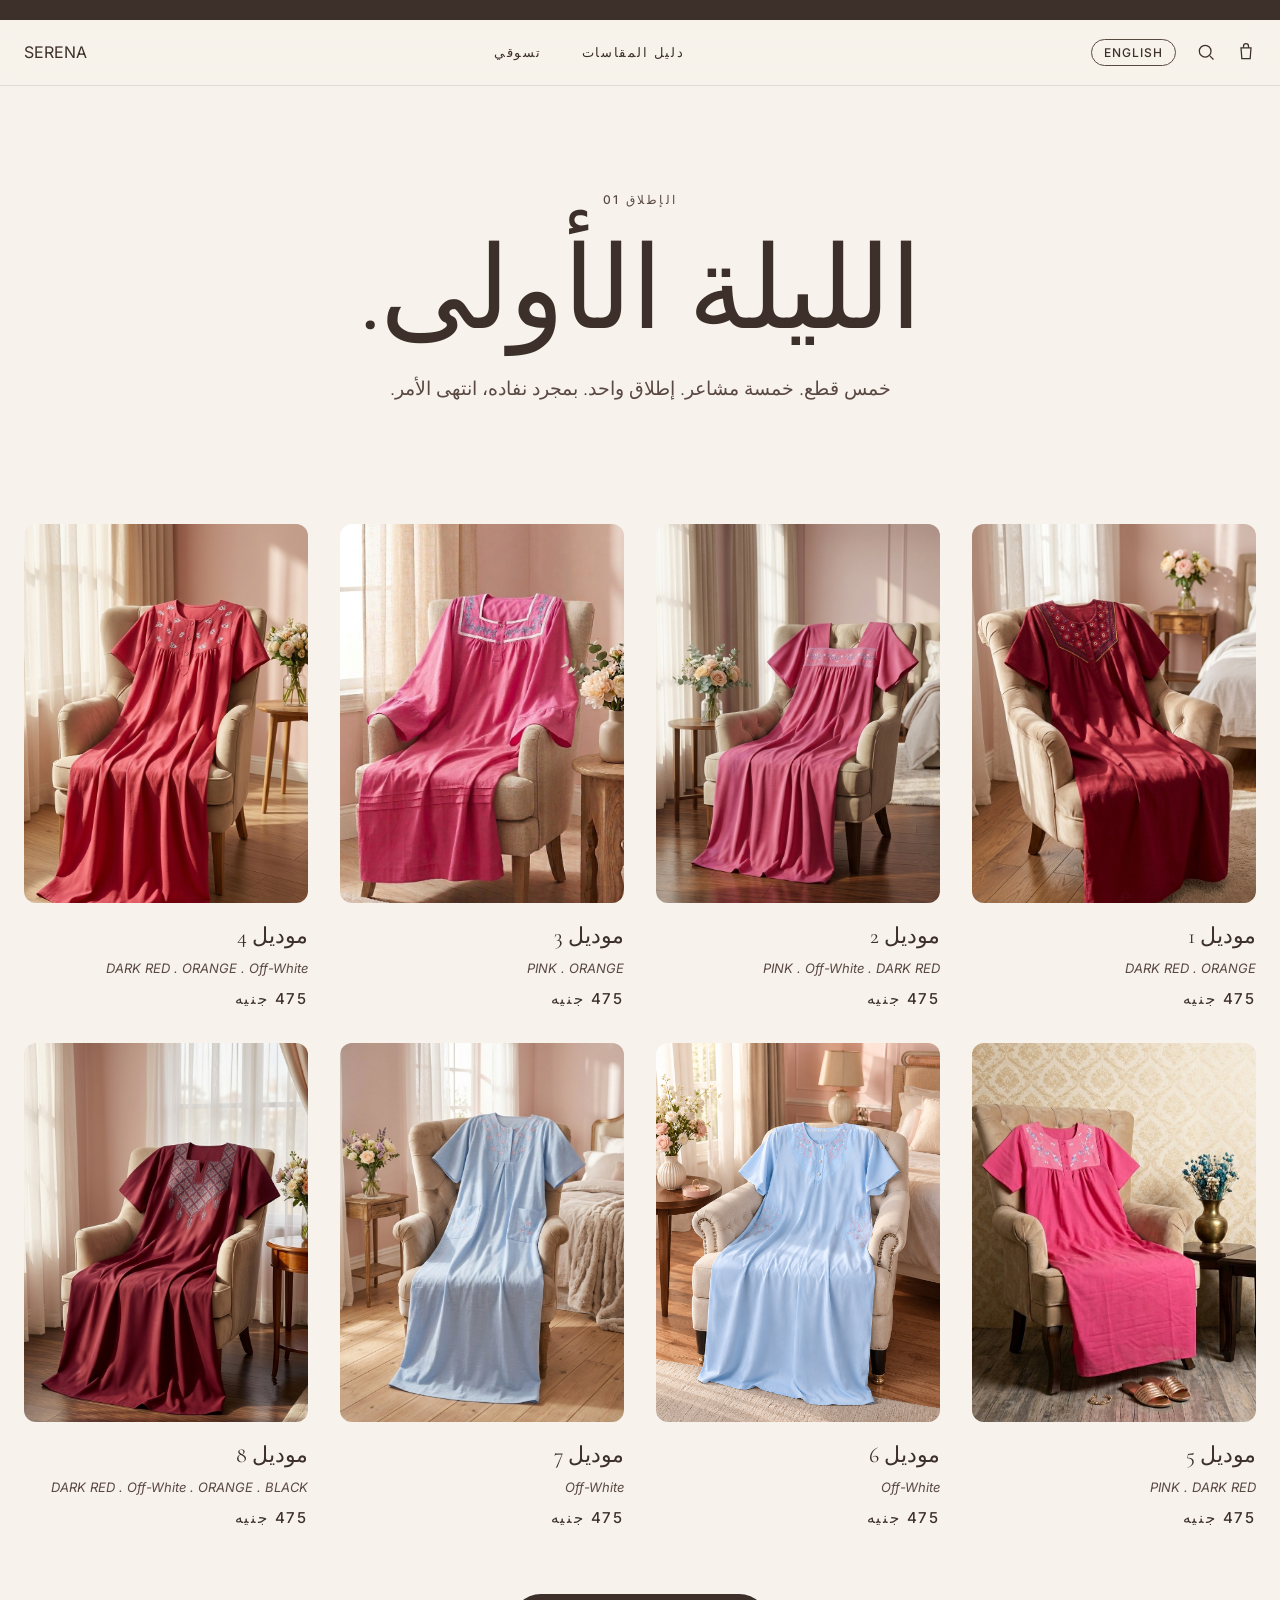
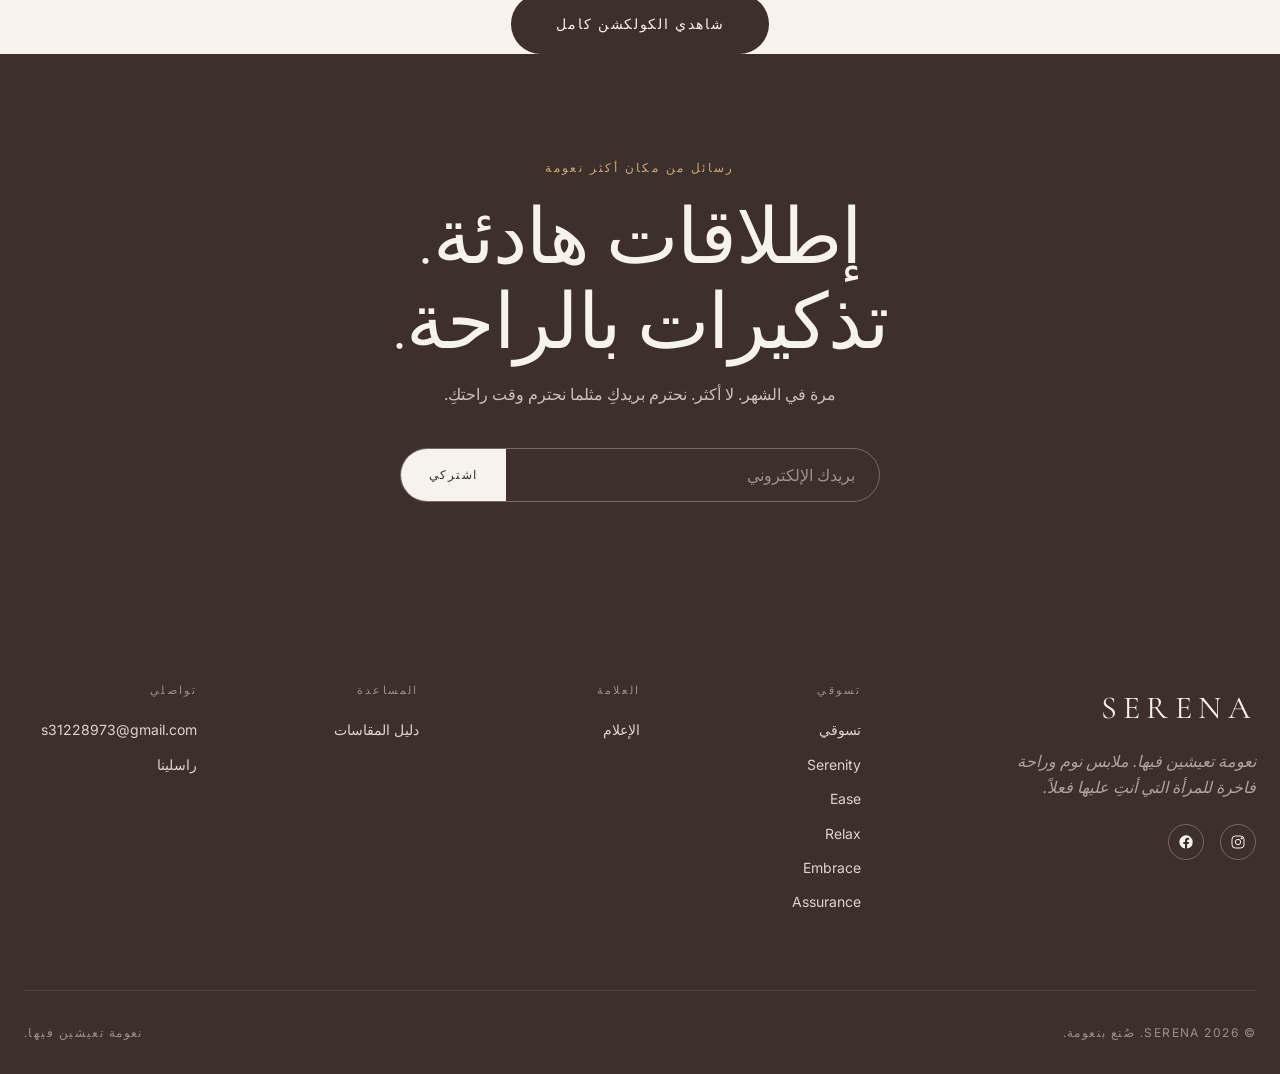
==== commit b786acd4: "Add files via upload" ====
--- a/collections.html
+++ b/collections.html
@@ -52,99 +52,104 @@
         <div class="product__media" style="background:#5B1A2E22;display:flex;align-items:center;justify-content:center;">
           <img src="images/model1-maroon-1.jpg" alt="موديل 1" style="width:100%;height:100%;object-fit:cover" onerror="this.style.display='none'">
         </div>
-        <div class="product__name">موديل 1</div>
-        <div class="product__mood">نبيتي غامق · برتقالي غامق · بردو</div>
-        <div class="product__price">— جنيه</div>
-      </a>
-
-      <a href="product.html?id=model2" class="product fade-up">
-        <div class="product__media" style="background:#E8A0B022;display:flex;align-items:center;justify-content:center;">
-          <img src="images/model2-pink-1.jpg" alt="موديل 2" style="width:100%;height:100%;object-fit:cover" onerror="this.style.display='none'">
-        </div>
-        <div class="product__name">موديل 2</div>
-        <div class="product__mood">بينك · لبني · نبيتي</div>
-        <div class="product__price">— جنيه</div>
-      </a>
-
-      <a href="product.html?id=model3" class="product fade-up">
-        <div class="product__media" style="background:#C75B2A22;display:flex;align-items:center;justify-content:center;">
-          <img src="images/model3-pink-1.jpg" alt="موديل 3" style="width:100%;height:100%;object-fit:cover" onerror="this.style.display='none'">
-        </div>
-        <div class="product__name">موديل 3</div>
-        <div class="product__mood">بينك · برتقالي غامق</div>
-        <div class="product__price">— جنيه</div>
-      </a>
-
-      <a href="product.html?id=model4" class="product fade-up">
-        <div class="product__media" style="background:#E07B3A22;display:flex;align-items:center;justify-content:center;">
-          <img src="images/model4-maroon-1.jpg" alt="موديل 4" style="width:100%;height:100%;object-fit:cover" onerror="this.style.display='none'">
-        </div>
-        <div class="product__name">موديل 4</div>
-        <div class="product__mood">نبيتي غامق · برتقالي · لبني</div>
-        <div class="product__price">— جنيه</div>
-      </a>
-
-      <a href="product.html?id=model5" class="product fade-up">
-        <div class="product__media" style="background:#E8A0B022;display:flex;align-items:center;justify-content:center;">
-          <img src="images/model5-pink-1.jpg" alt="موديل 5" style="width:100%;height:100%;object-fit:cover" onerror="this.style.display='none'">
-        </div>
-        <div class="product__name">موديل 5</div>
-        <div class="product__mood">بينك · نبيتي غامق</div>
-        <div class="product__price">— جنيه</div>
-      </a>
-
-      <a href="product.html?id=model6" class="product fade-up">
-        <div class="product__media" style="background:#F5ECD722;display:flex;align-items:center;justify-content:center;">
-          <img src="images/model6-offwhite-1.jpg" alt="موديل 6" style="width:100%;height:100%;object-fit:cover" onerror="this.style.display='none'">
-        </div>
-        <div class="product__name">موديل 6</div>
-        <div class="product__mood">لبني</div>
-        <div class="product__price">— جنيه</div>
-      </a>
-
-      <a href="product.html?id=model7" class="product fade-up">
-        <div class="product__media" style="background:#F5ECD722;display:flex;align-items:center;justify-content:center;">
-          <img src="images/model7-offwhite-1.jpg" alt="موديل 7" style="width:100%;height:100%;object-fit:cover" onerror="this.style.display='none'">
-        </div>
-        <div class="product__name">موديل 7</div>
-        <div class="product__mood">لبني</div>
-        <div class="product__price">— جنيه</div>
-      </a>
-
-      <a href="product.html?id=model8" class="product fade-up">
-        <div class="product__media" style="background:#1A1A1A22;display:flex;align-items:center;justify-content:center;">
-          <img src="images/model8-maroon-1.jpg" alt="موديل 8" style="width:100%;height:100%;object-fit:cover" onerror="this.style.display='none'">
-        </div>
-        <div class="product__name">موديل 8</div>
-        <div class="product__mood">نبيتي · لبني · برتقالي · أسود</div>
-        <div class="product__price">— جنيه</div>
-      </a>
-
+          <div class="product__name">موديل 1</div>
+          <div class="product__mood"> DARK RED . ORANGE </div>
+          <div class="product__price">475 جنيه</div>
+        </a>
+
+        <a href="product.html?id=model2" class="product fade-up">
+          <div class="product__media" style="background:#E8A0B022;">
+            <img src="images/model2-pink-1.jpg" alt="موديل 2" style="width:100%;height:100%;object-fit:cover" onerror="this.style.display='none'">
+          </div>
+          <div class="product__name">موديل 2</div>
+          <div class="product__mood"> PINK . Off-White . DARK RED </div>
+          <div class="product__price">475 جنيه</div>
+        </a>
+
+        <a href="product.html?id=model3" class="product fade-up">
+          <div class="product__media" style="background:#C75B2A22;">
+            <img src="images/model3-pink-1.jpg" alt="موديل 3" style="width:100%;height:100%;object-fit:cover" onerror="this.style.display='none'">
+          </div>
+          <div class="product__name">موديل 3</div>
+          <div class="product__mood"> PINK . ORANGE </div>
+          <div class="product__price">475 جنيه</div>
+        </a>
+
+        <a href="product.html?id=model4" class="product fade-up">
+          <div class="product__media" style="background:#E07B3A22;">
+            <img src="images/model4-maroon-1.jpg" alt="موديل 4" style="width:100%;height:100%;object-fit:cover" onerror="this.style.display='none'">
+          </div>
+          <div class="product__name">موديل 4</div>
+          <div class="product__mood"> DARK RED . ORANGE . Off-White </div>
+          <div class="product__price">475 جنيه</div>
+        </a>
+
+        <a href="product.html?id=model5" class="product fade-up">
+          <div class="product__media" style="background:#E8A0B022;">
+            <img src="images/model5-pink-1.jpg" alt="موديل 5" style="width:100%;height:100%;object-fit:cover" onerror="this.style.display='none'">
+          </div>
+          <div class="product__name">موديل 5</div>
+          <div class="product__mood"> PINK . DARK RED </div>
+          <div class="product__price">475 جنيه</div>
+        </a>
+
+        <a href="product.html?id=model6" class="product fade-up">
+          <div class="product__media" style="background:#F5ECD722;">
+            <img src="images/model6-offwhite-1.jpg" alt="موديل 6" style="width:100%;height:100%;object-fit:cover" onerror="this.style.display='none'">
+          </div>
+          <div class="product__name">موديل 6</div>
+          <div class="product__mood"> Off-White </div>
+          <div class="product__price">475 جنيه</div>
+        </a>
+
+        <a href="product.html?id=model7" class="product fade-up">
+          <div class="product__media" style="background:#F5ECD722;">
+            <img src="images/model7-offwhite-1.jpg" alt="موديل 7" style="width:100%;height:100%;object-fit:cover" onerror="this.style.display='none'">
+          </div>
+          <div class="product__name">موديل 7</div>
+          <div class="product__mood"> Off-White </div>
+          <div class="product__price">475 جنيه</div>
+        </a>
+
+        <a href="product.html?id=model8" class="product fade-up">
+          <div class="product__media" style="background:#1A1A1A22;">
+            <img src="images/model8-maroon-1.jpg" alt="موديل 8" style="width:100%;height:100%;object-fit:cover" onerror="this.style.display='none'">
+          </div>
+          <div class="product__name">موديل 8</div>
+          <div class="product__mood"> DARK RED . Off-White . ORANGE . BLACK </div>
+          <div class="product__price">475 جنيه</div>
+        </a>
+
+
+    </div>
+      <div class="text-center mt-lg fade-up">
+        <a href="collections.html" class="btn btn--primary btn--lg" data-i18n="coll_cta"></a>
+      </div>
     </div>
   </section>
 
-  <section class="section">
-    <div class="container text-center">
-      <div class="fade-up">
-        <span class="eyebrow" data-i18n="coll_next_eyebrow"></span>
-        <h2 class="h1" data-i18n="coll_next_h2"></h2>
-        <p class="lede mx-auto text-center mt-md" data-i18n="coll_next_p"></p>
-        <form class="newsletter__form mx-auto mt-md" style="margin-top:32px">
-          <input type="email" class="newsletter__input" data-i18n-ph="news_ph" required>
-          <button type="submit" class="newsletter__submit" data-i18n="coll_notify_btn"></button>
-        </form>
-      </div>
+  <!-- NEWSLETTER -->
+  <section class="newsletter">
+    <div class="container">
+      <span class="eyebrow" style="color:var(--warm-beige)" data-i18n="news_eyebrow"></span>
+      <h2 class="h1" data-i18n="news_h2"></h2>
+      <p data-i18n="news_p"></p>
+      <form class="newsletter__form">
+        <input type="email" class="newsletter__input" data-i18n-ph="news_ph" required>
+        <button type="submit" class="newsletter__submit" data-i18n="news_btn"></button>
+      </form>
     </div>
   </section>
 
+  <!-- FOOTER -->
   <footer class="footer">
     <div class="container">
       <div class="footer__grid">
         <div class="footer__brand">
           <div class="footer__brand-name">SERENA</div>
-          <p class="footer__tagline" data-i18n="footer_sub"></p>
+          <p class="footer__tagline" data-i18n="footer_tagline"></p>
           <div class="footer__social">
-             <a href="https://www.instagram.com/serena.official1" aria-label="Instagram" target="_blank">
+            <a href="https://www.instagram.com/serena.official1" aria-label="Instagram" target="_blank">
               <svg width="16" height="16" viewBox="0 0 24 24" fill="none" stroke="currentColor" stroke-width="1.5">
                 <rect x="3" y="3" width="18" height="18" rx="5"/>
                 <circle cx="12" cy="12" r="4"/>
@@ -158,10 +163,39 @@
             </a>
           </div>
         </div>
-        <div class="footer__col"><h4 data-i18n="footer_shop"></h4><ul><li><a href="collections.html" data-i18n="footer_shop"></a></li><li><a href="collections.html">Serenity</a></li><li><a href="collections.html">Ease</a></li></ul></div>
-        
-        <div class="footer__col"><h4 data-i18n="footer_help"></h4><ul><li></a></li><li><a href="size-guide.html" data-i18n="footer_size"></a></li></ul></div>
-        <div class="footer__col"><h4 data-i18n="footer_contact"></h4><ul><li><a href="mailto:s31228973@gmail.com">s31228973@gmail.com</a></li></ul></div>
+        <div class="footer__col">
+          <h4 data-i18n="footer_shop"></h4>
+          <ul>
+            <li><a href="collections.html" data-i18n="footer_shop"></a></li>
+            <li><a href="collections.html">Serenity</a></li>
+            <li><a href="collections.html">Ease</a></li>
+            <li><a href="collections.html">Relax</a></li>
+            <li><a href="collections.html">Embrace</a></li>
+            <li><a href="collections.html">Assurance</a></li>
+          </ul>
+        </div>
+        <div class="footer__col">
+          <h4 data-i18n="footer_brand"></h4>
+          <ul>
+           
+            <li><a href="#" data-i18n="footer_press"></a></li>
+          </ul>
+        </div>
+        <div class="footer__col">
+          <h4 data-i18n="footer_help"></h4>
+          <ul>
+          
+            <li><a href="size-guide.html" data-i18n="footer_size"></a></li>
+            
+          </ul>
+        </div>
+        <div class="footer__col">
+          <h4 data-i18n="footer_contact"></h4>
+          <ul>
+            <li><a href="mailto:s31228973@gmail.com">s31228973@gmail.com</a></li>
+            <li><a href="#" data-i18n="footer_dm"></a></li>
+          </ul>
+        </div>
       </div>
       <div class="footer__bottom">
         <div data-i18n="footer_copy"></div>
@@ -170,9 +204,13 @@
     </div>
   </footer>
 
+  <!-- BAG DRAWER -->
   <div class="drawer__overlay" id="drawer-overlay"></div>
   <aside class="drawer" id="drawer">
-    <div class="drawer__head"><h3 data-i18n="bag_title"></h3><button class="drawer__close" id="drawer-close">✕</button></div>
+    <div class="drawer__head">
+      <h3 data-i18n="bag_title"></h3>
+      <button class="drawer__close" id="drawer-close">✕</button>
+    </div>
     <div class="drawer__body" id="drawer-body"></div>
     <div class="drawer__foot" id="drawer-foot">
       <div class="drawer__total"><span data-i18n="bag_subtotal"></span><span id="drawer-total">$0</span></div>
@@ -184,8 +222,5 @@
 
   <script src="js/lang.js"></script>
   <script src="js/main.js"></script>
-  <script>
-    // product cards now use real images
-  </script>
 </body>
 </html>
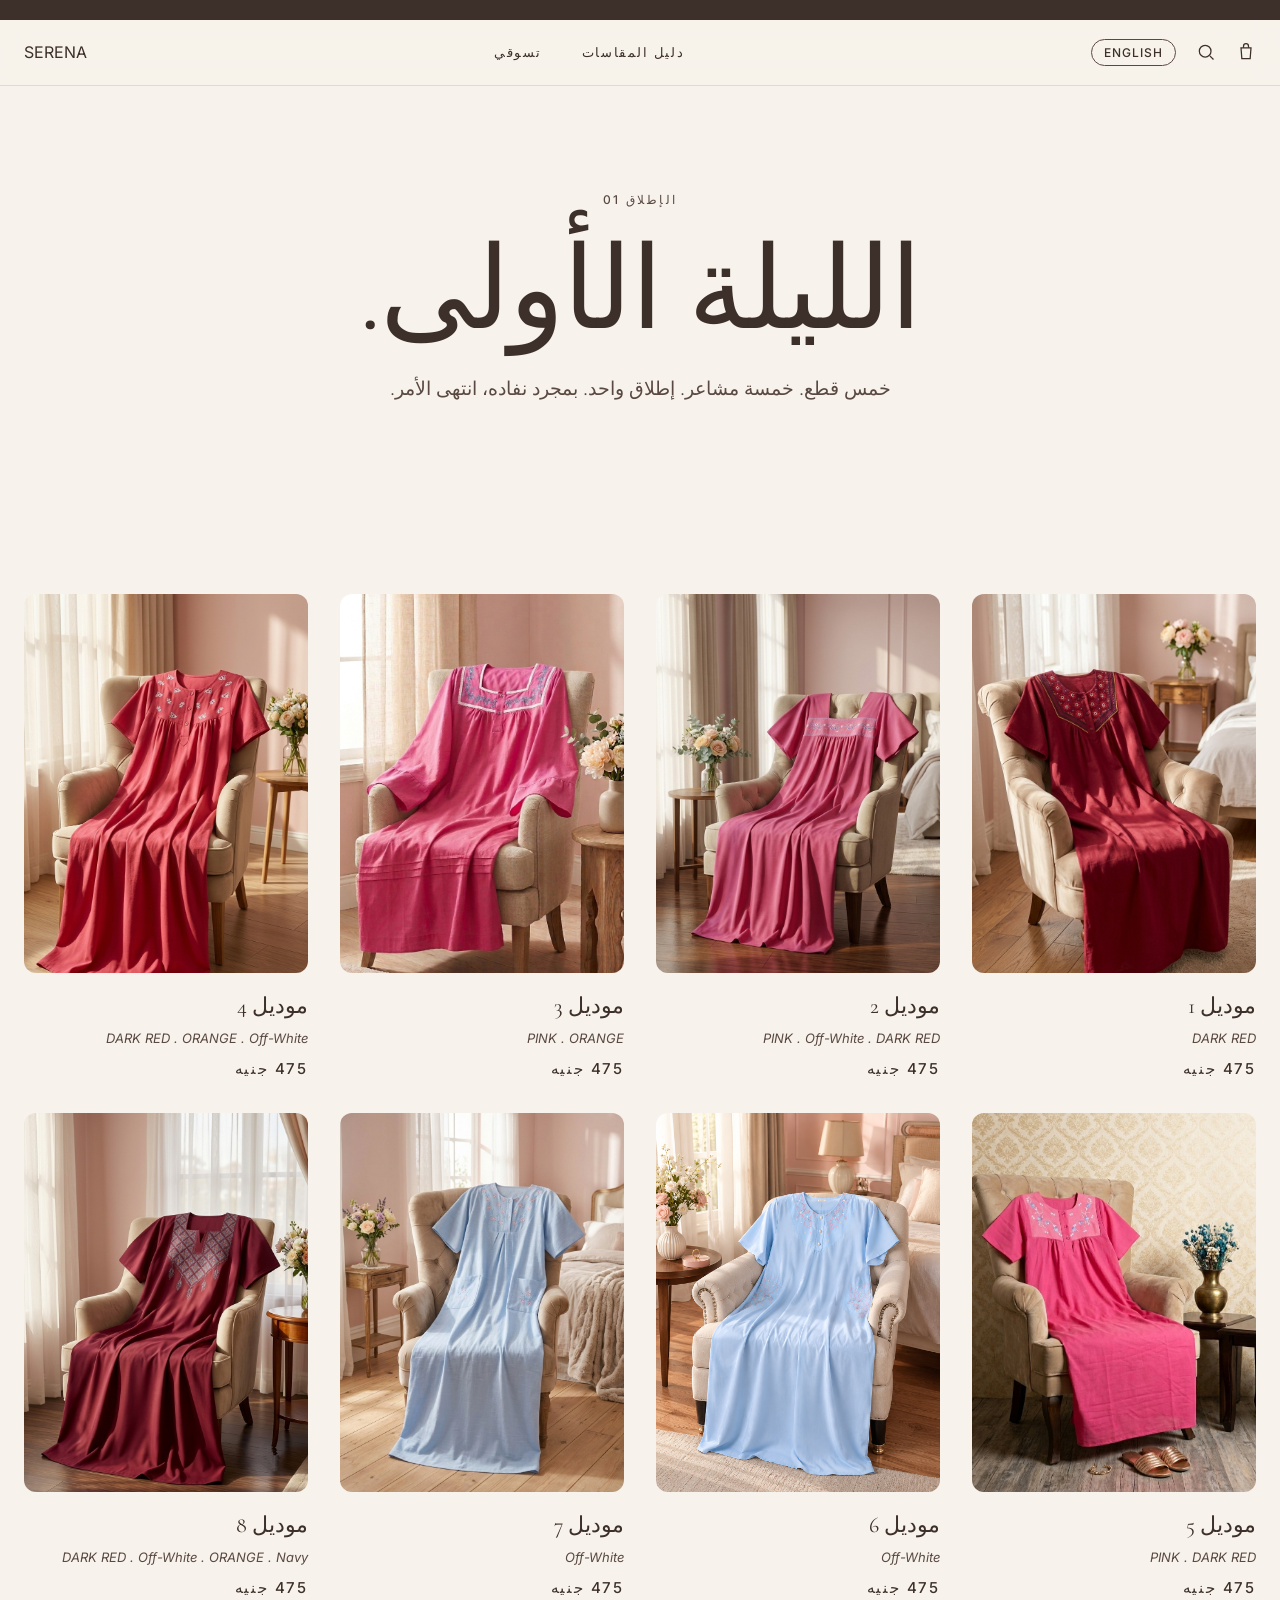
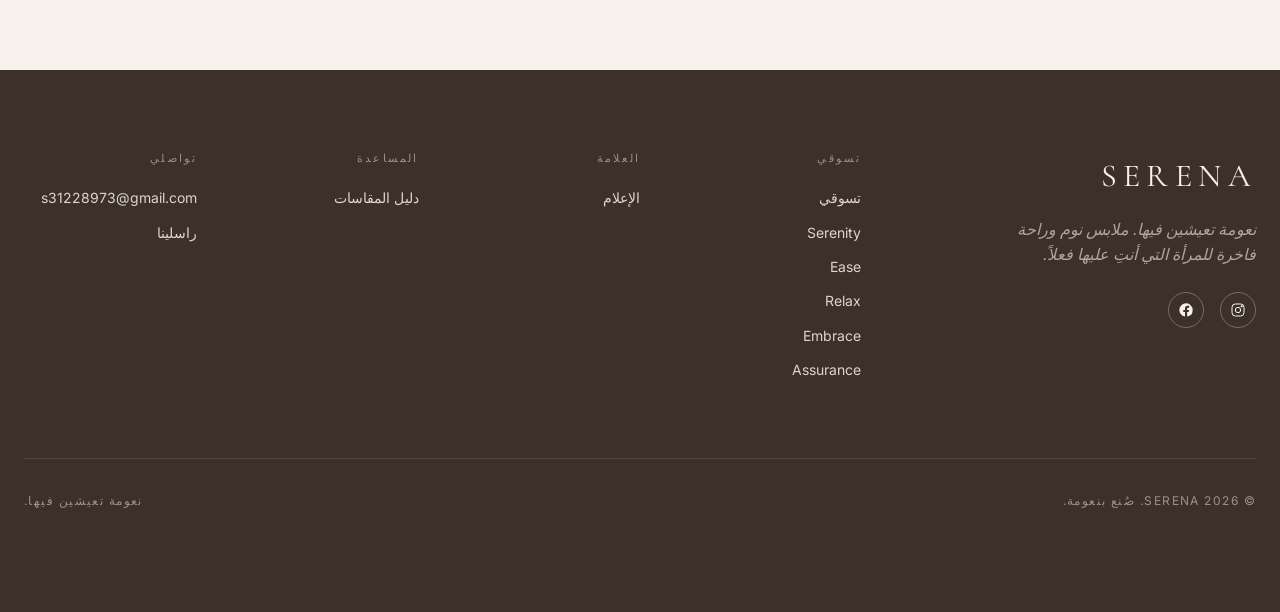
==== commit 3b4b9a17: "Add files via upload" ====
--- a/collections.html
+++ b/collections.html
@@ -53,7 +53,7 @@
           <img src="images/model1-maroon-1.jpg" alt="موديل 1" style="width:100%;height:100%;object-fit:cover" onerror="this.style.display='none'">
         </div>
           <div class="product__name">موديل 1</div>
-          <div class="product__mood"> DARK RED . ORANGE </div>
+          <div class="product__mood"> DARK RED </div>
           <div class="product__price">475 جنيه</div>
         </a>
 
@@ -116,30 +116,15 @@
             <img src="images/model8-maroon-1.jpg" alt="موديل 8" style="width:100%;height:100%;object-fit:cover" onerror="this.style.display='none'">
           </div>
           <div class="product__name">موديل 8</div>
-          <div class="product__mood"> DARK RED . Off-White . ORANGE . BLACK </div>
-          <div class="product__price">475 جنيه</div>
-        </a>
-
-
-    </div>
-      <div class="text-center mt-lg fade-up">
-        <a href="collections.html" class="btn btn--primary btn--lg" data-i18n="coll_cta"></a>
-      </div>
-    </div>
+          <div class="product__mood"> DARK RED . Off-White . ORANGE . Navy </div>
+          <div class="product__price">475 جنيه</div>
+        </a>
+
+
+    
   </section>
 
-  <!-- NEWSLETTER -->
-  <section class="newsletter">
-    <div class="container">
-      <span class="eyebrow" style="color:var(--warm-beige)" data-i18n="news_eyebrow"></span>
-      <h2 class="h1" data-i18n="news_h2"></h2>
-      <p data-i18n="news_p"></p>
-      <form class="newsletter__form">
-        <input type="email" class="newsletter__input" data-i18n-ph="news_ph" required>
-        <button type="submit" class="newsletter__submit" data-i18n="news_btn"></button>
-      </form>
-    </div>
-  </section>
+  
 
   <!-- FOOTER -->
   <footer class="footer">
--- a/css/style.css
+++ b/css/style.css
@@ -89,7 +89,7 @@
   width: 100%;
   max-width: 1280px;
   margin: 0 auto;
-  padding: 0 24px;
+  padding: 0 24px 70px;
 }
 .container--narrow { max-width: 880px; }
 .section { padding: clamp(64px, 10vw, 140px) 0; }
@@ -181,7 +181,6 @@
 .nav__mobile-toggle { display: none; }
 
 @media (max-width: 768px) {
-  .nav__links { display: none; }
   .nav__mobile-toggle {
     display: flex;
     flex-direction: column;
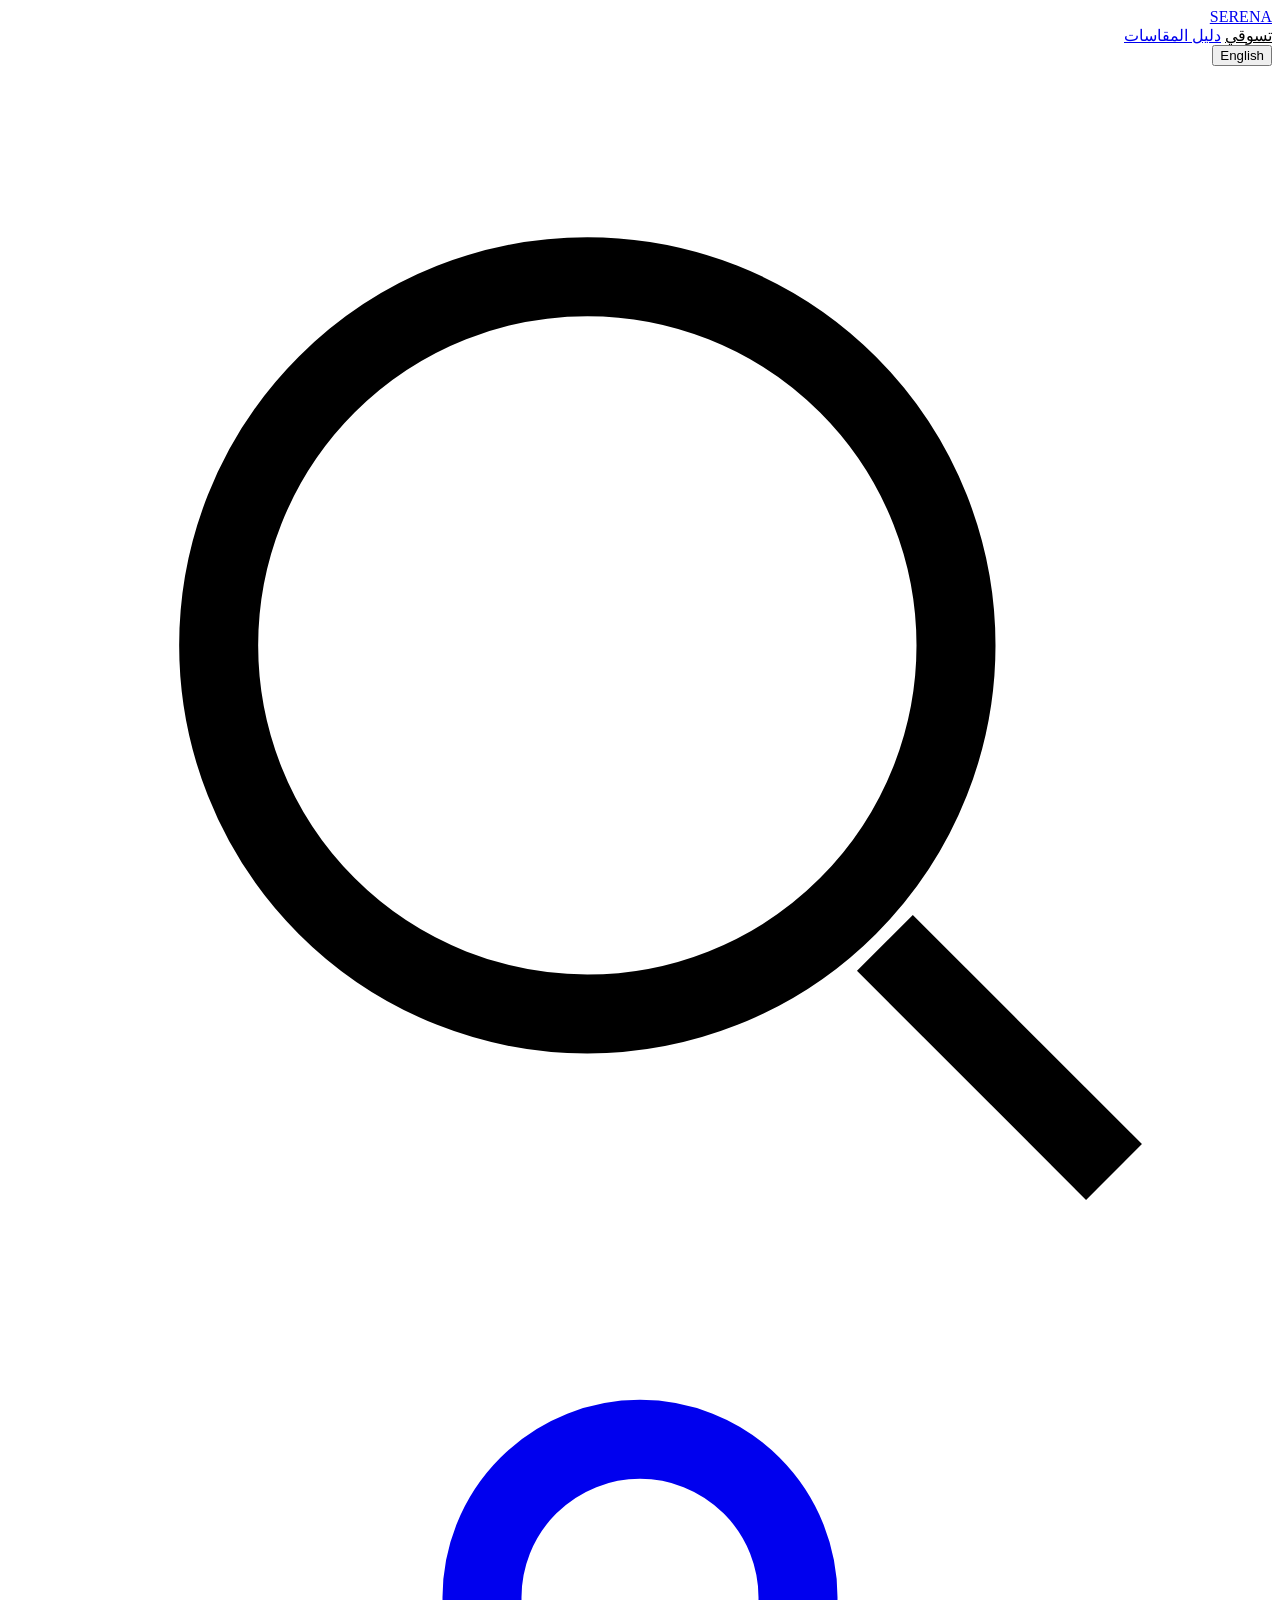
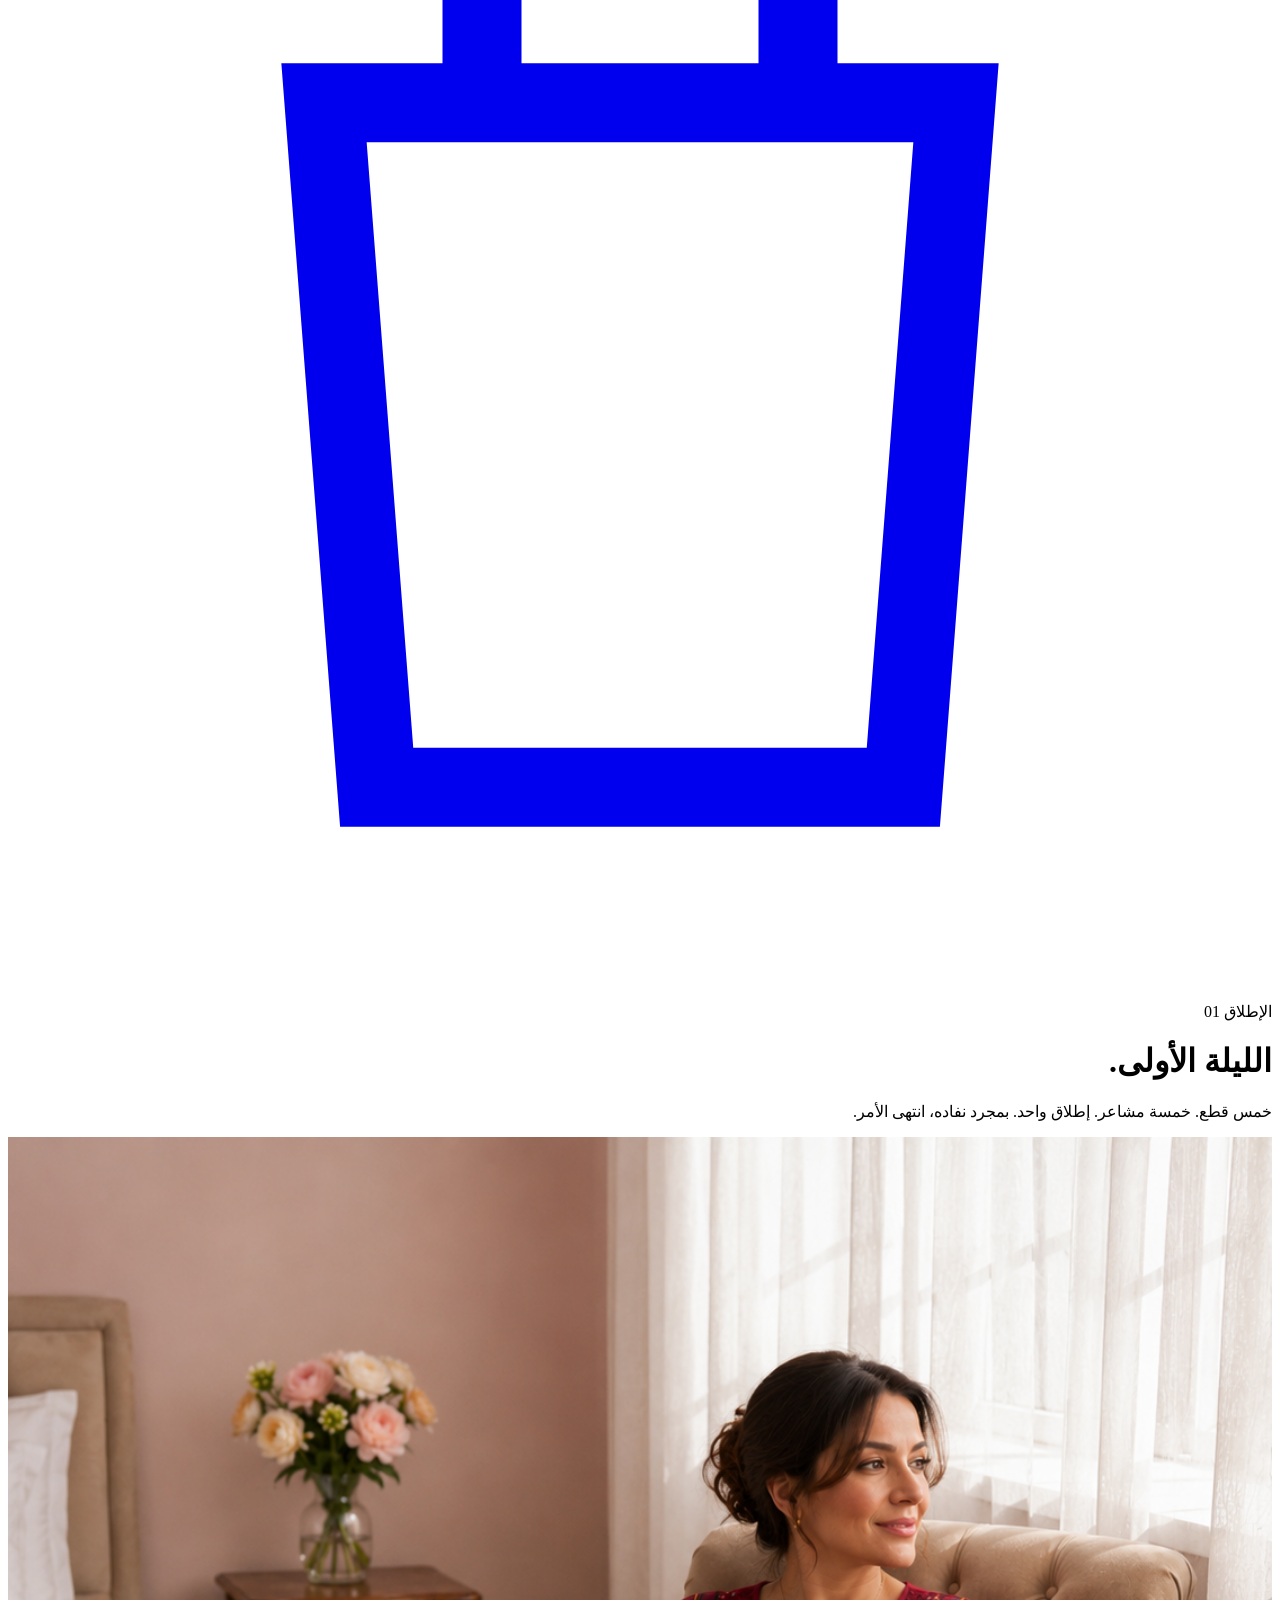
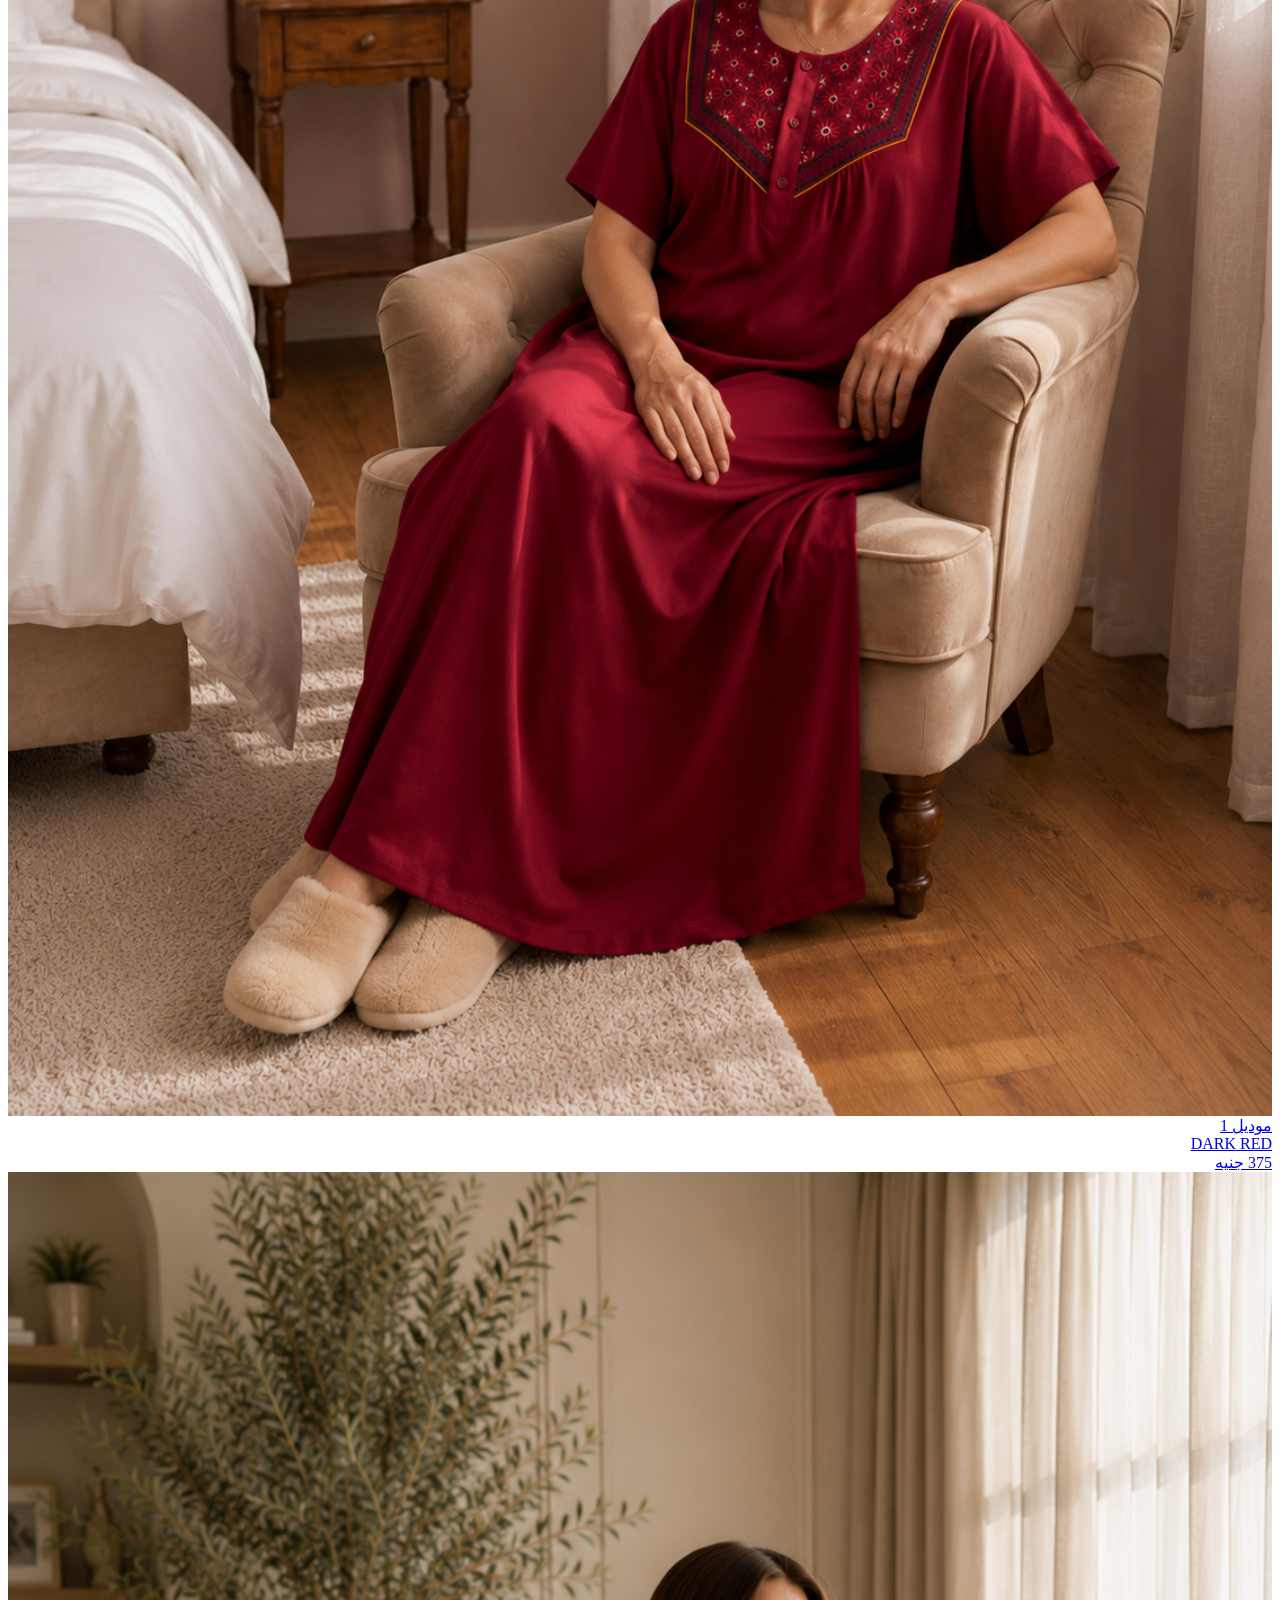
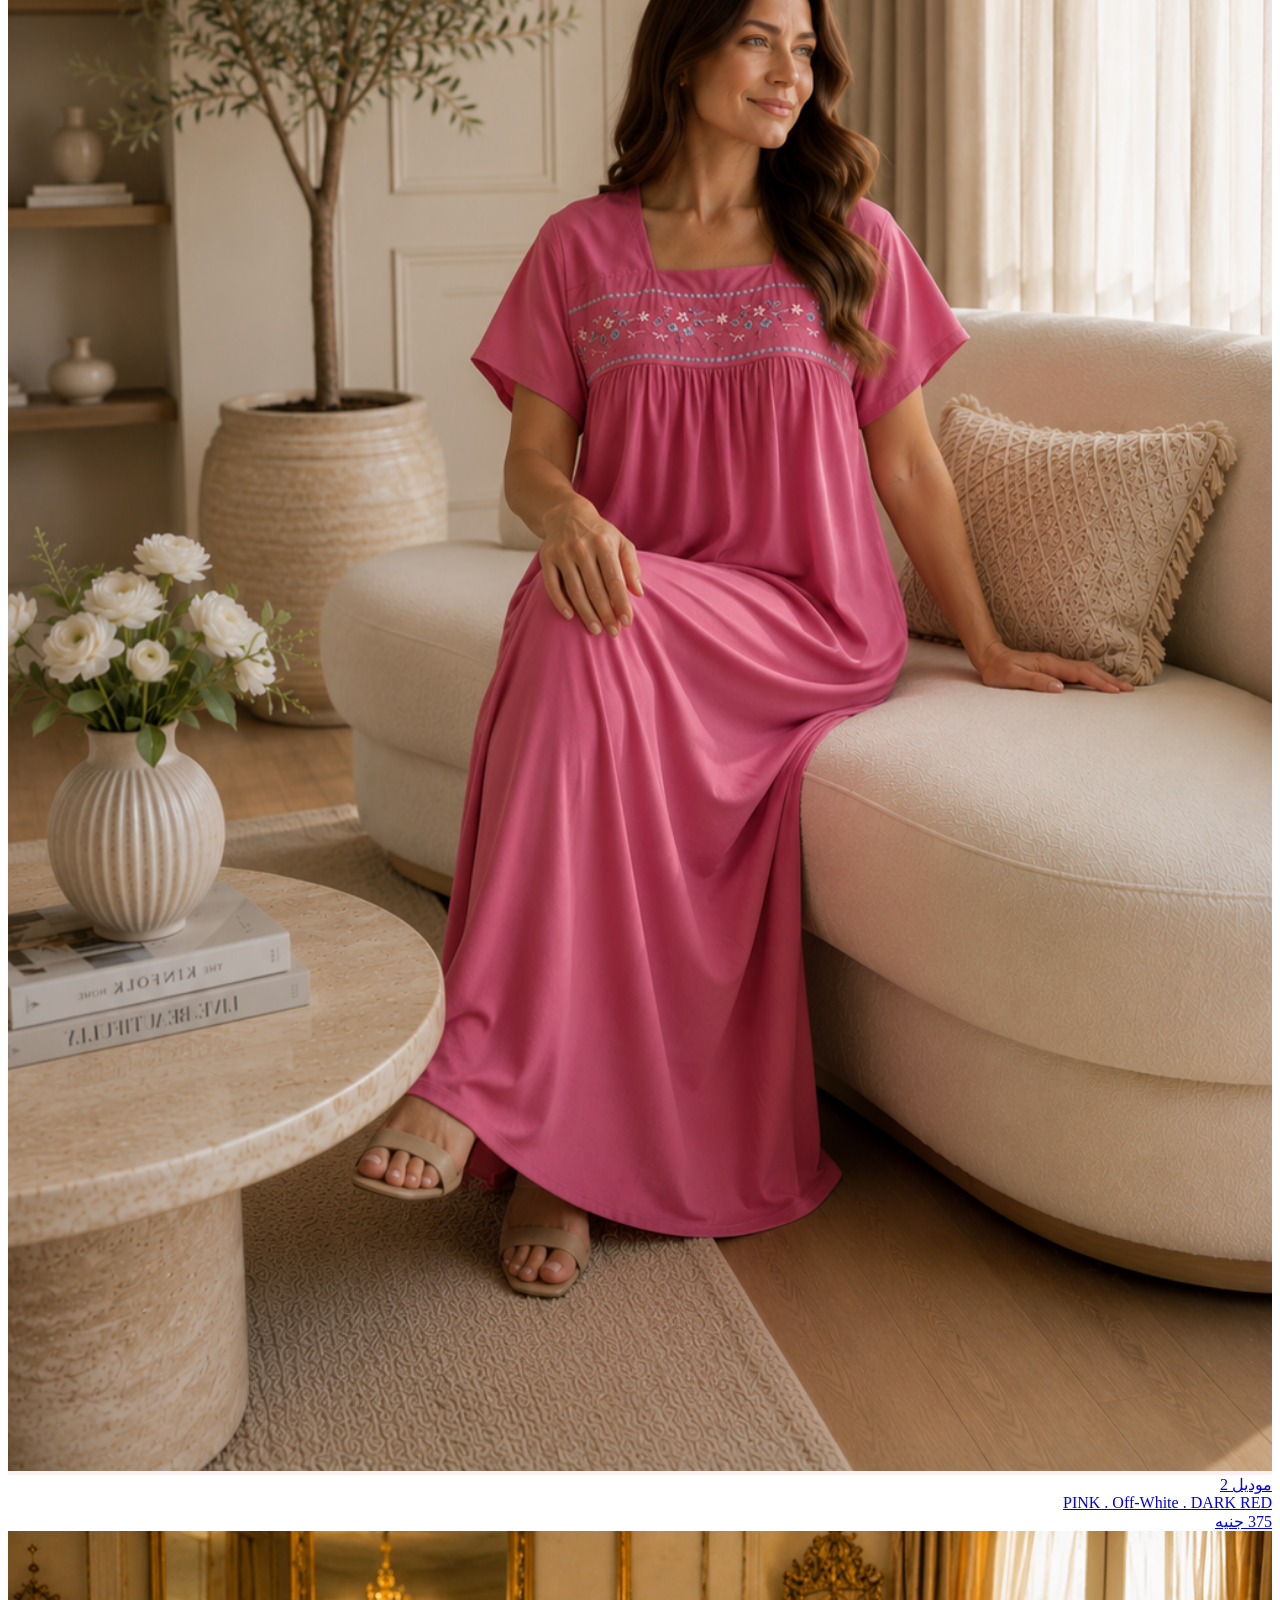
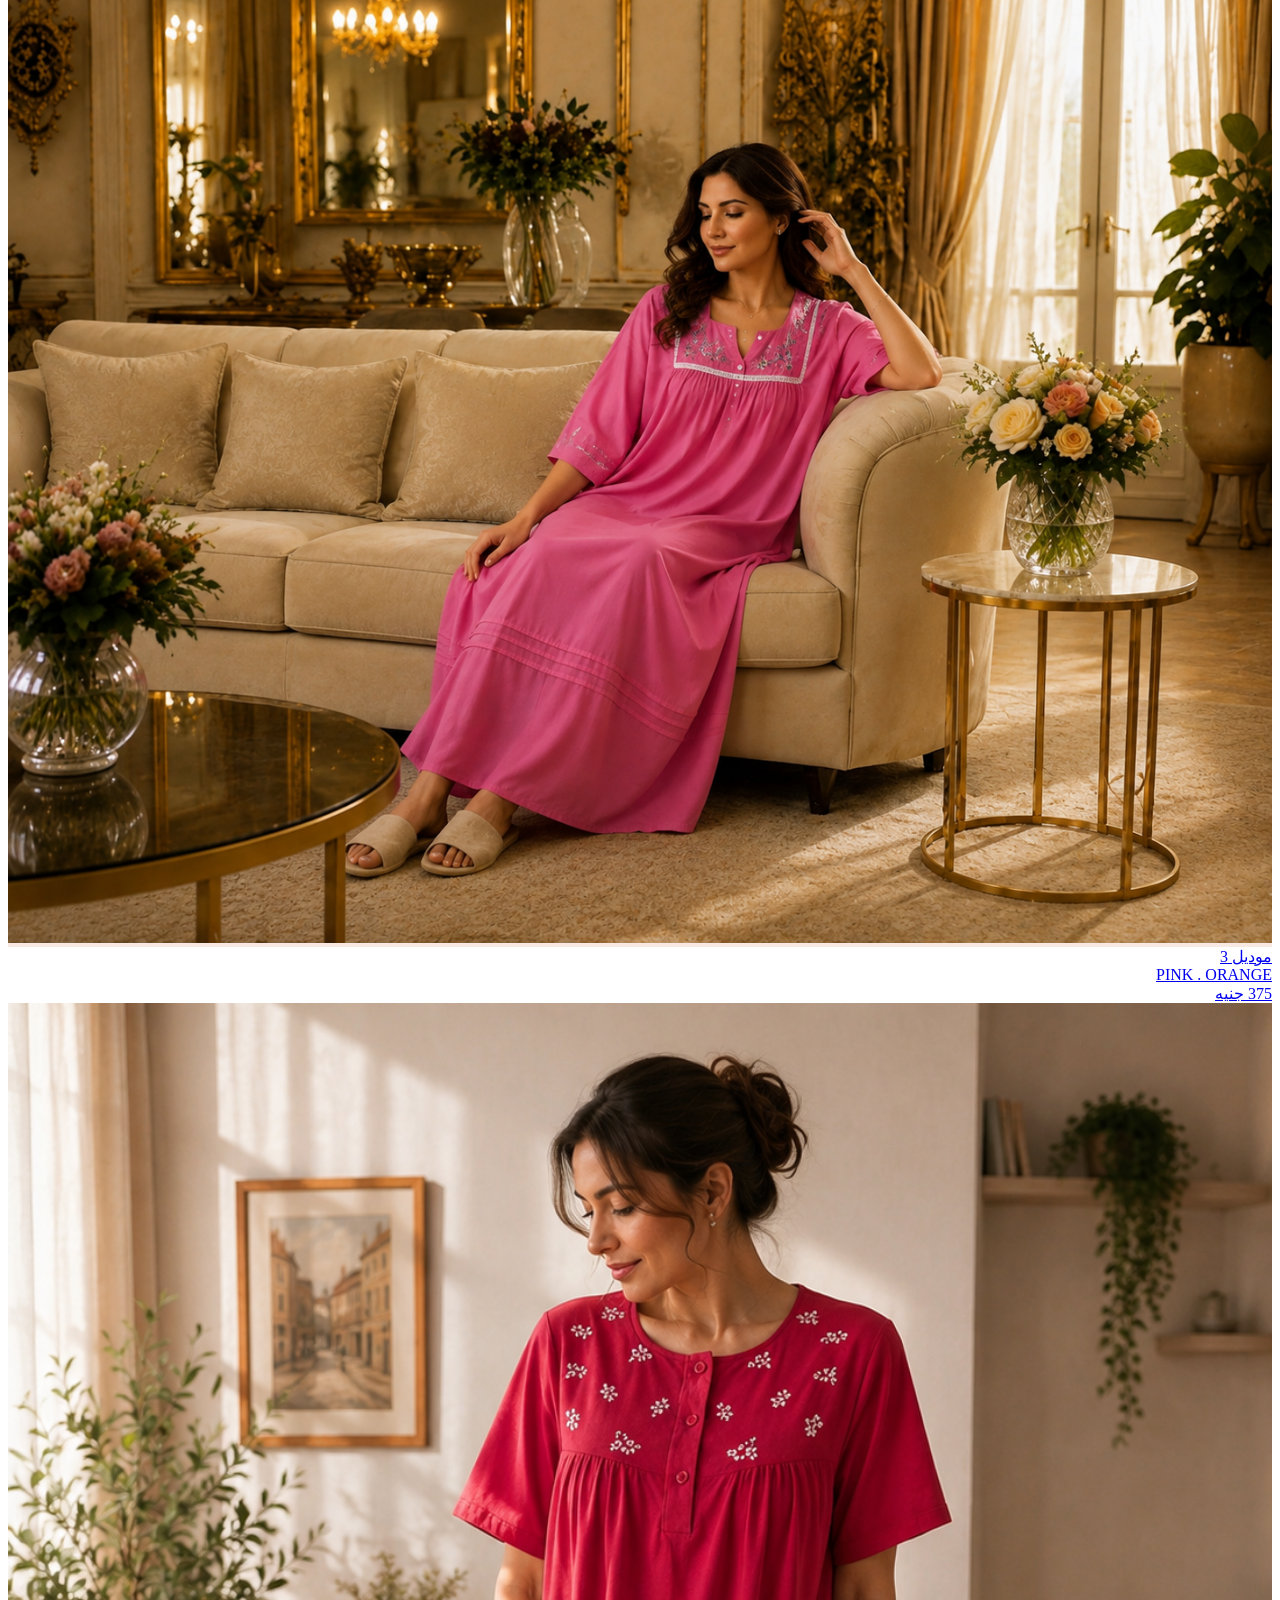
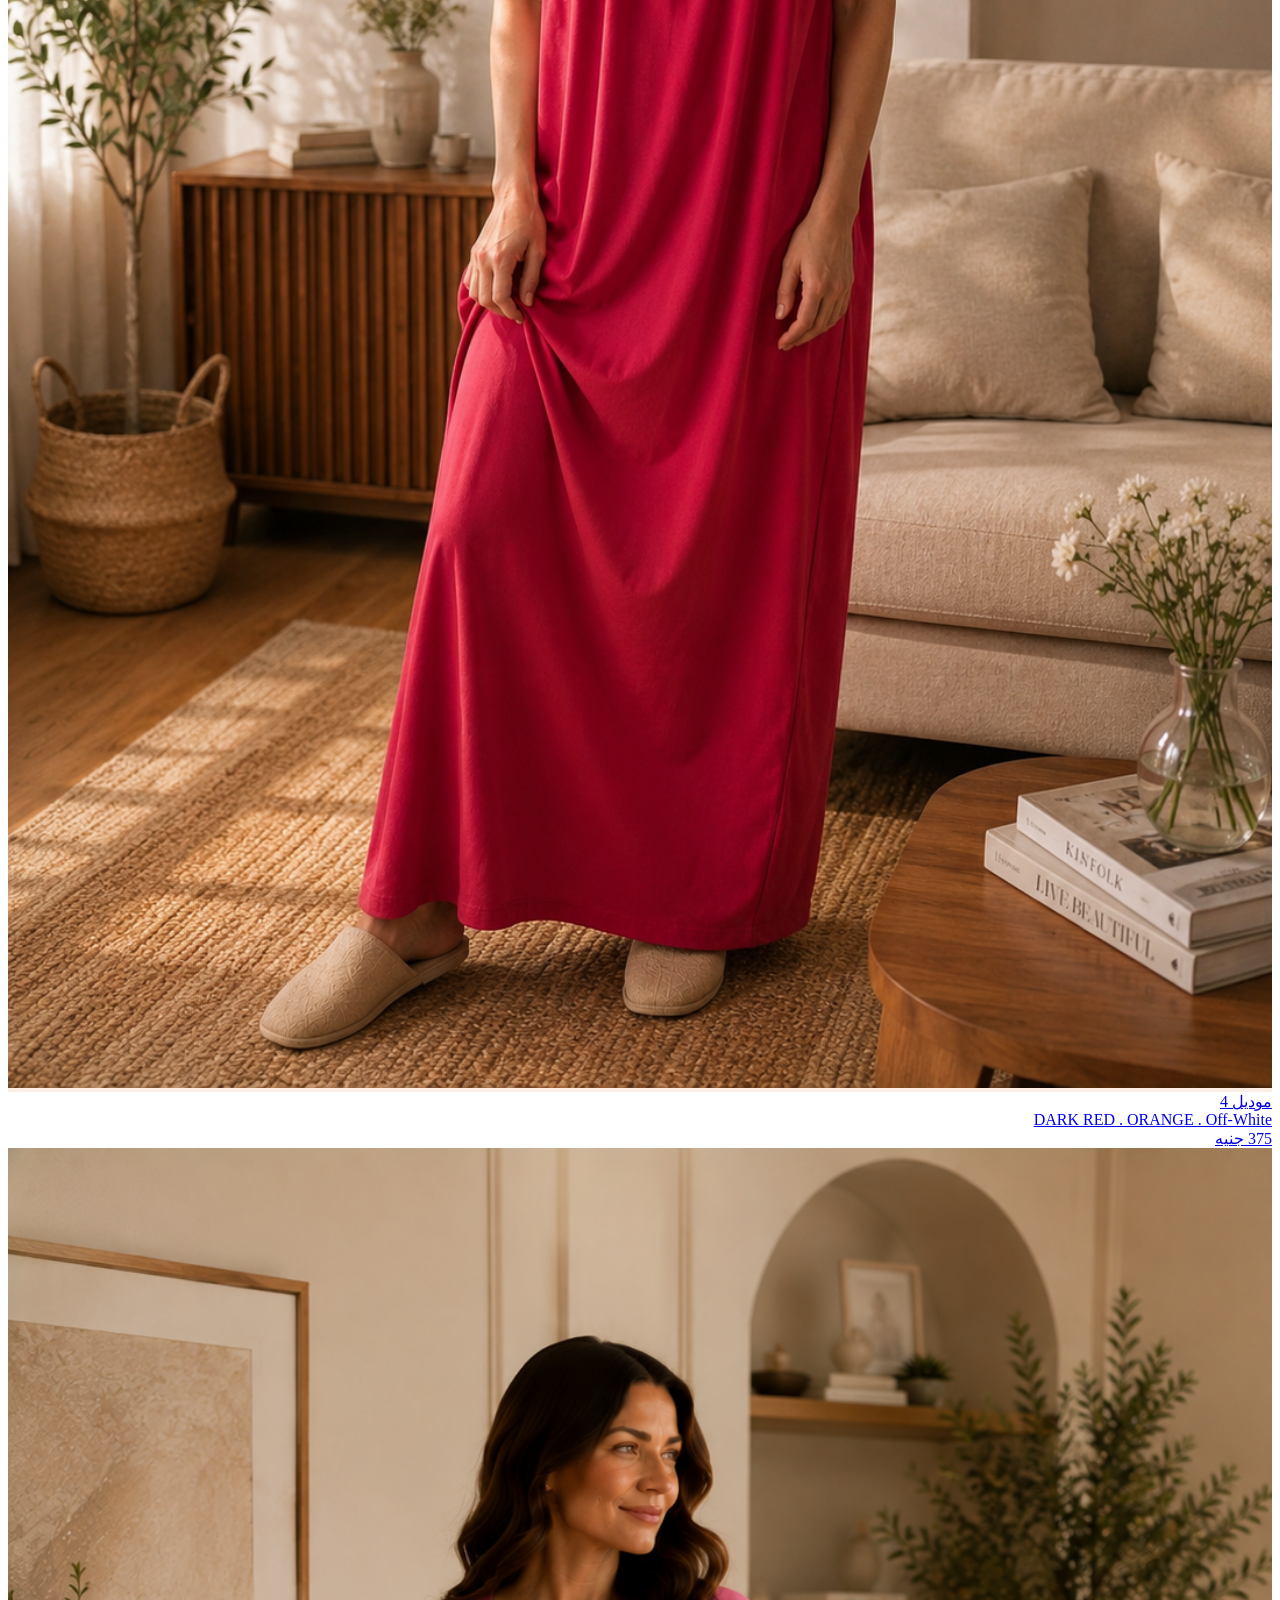
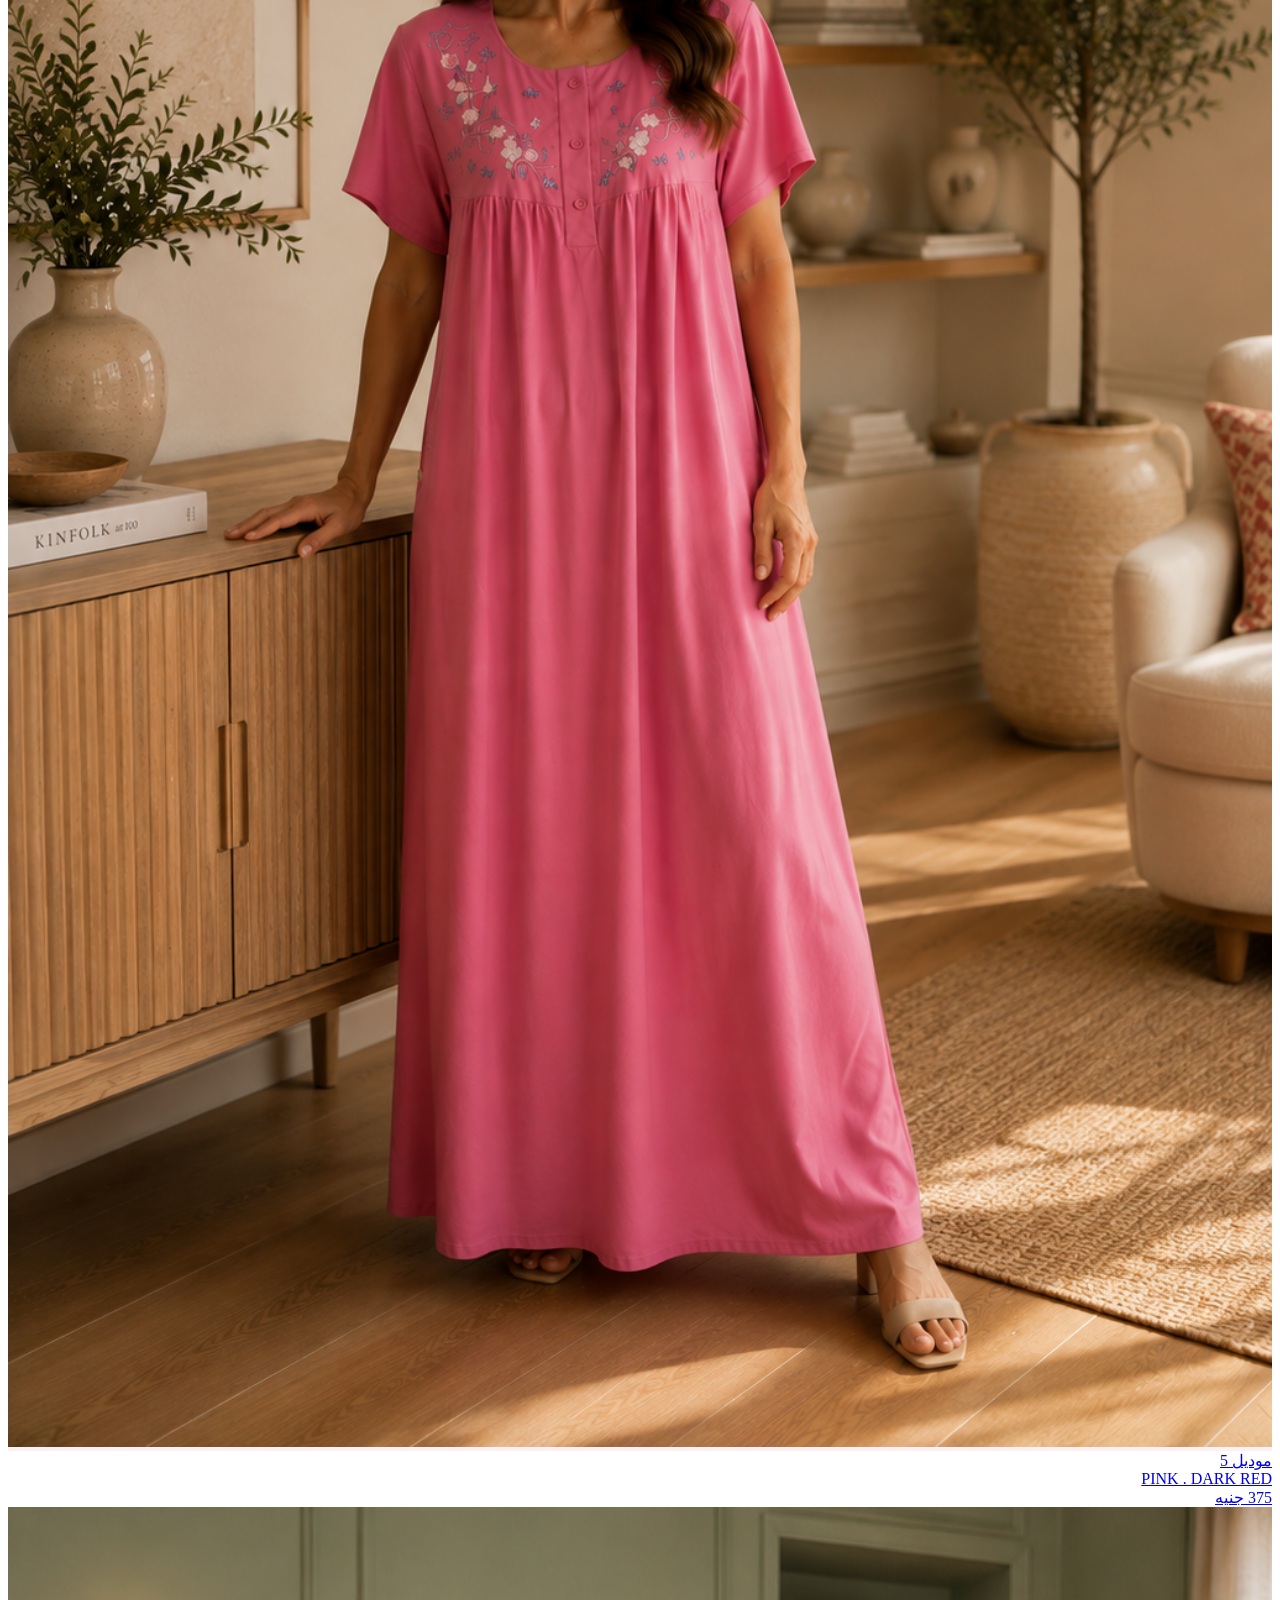
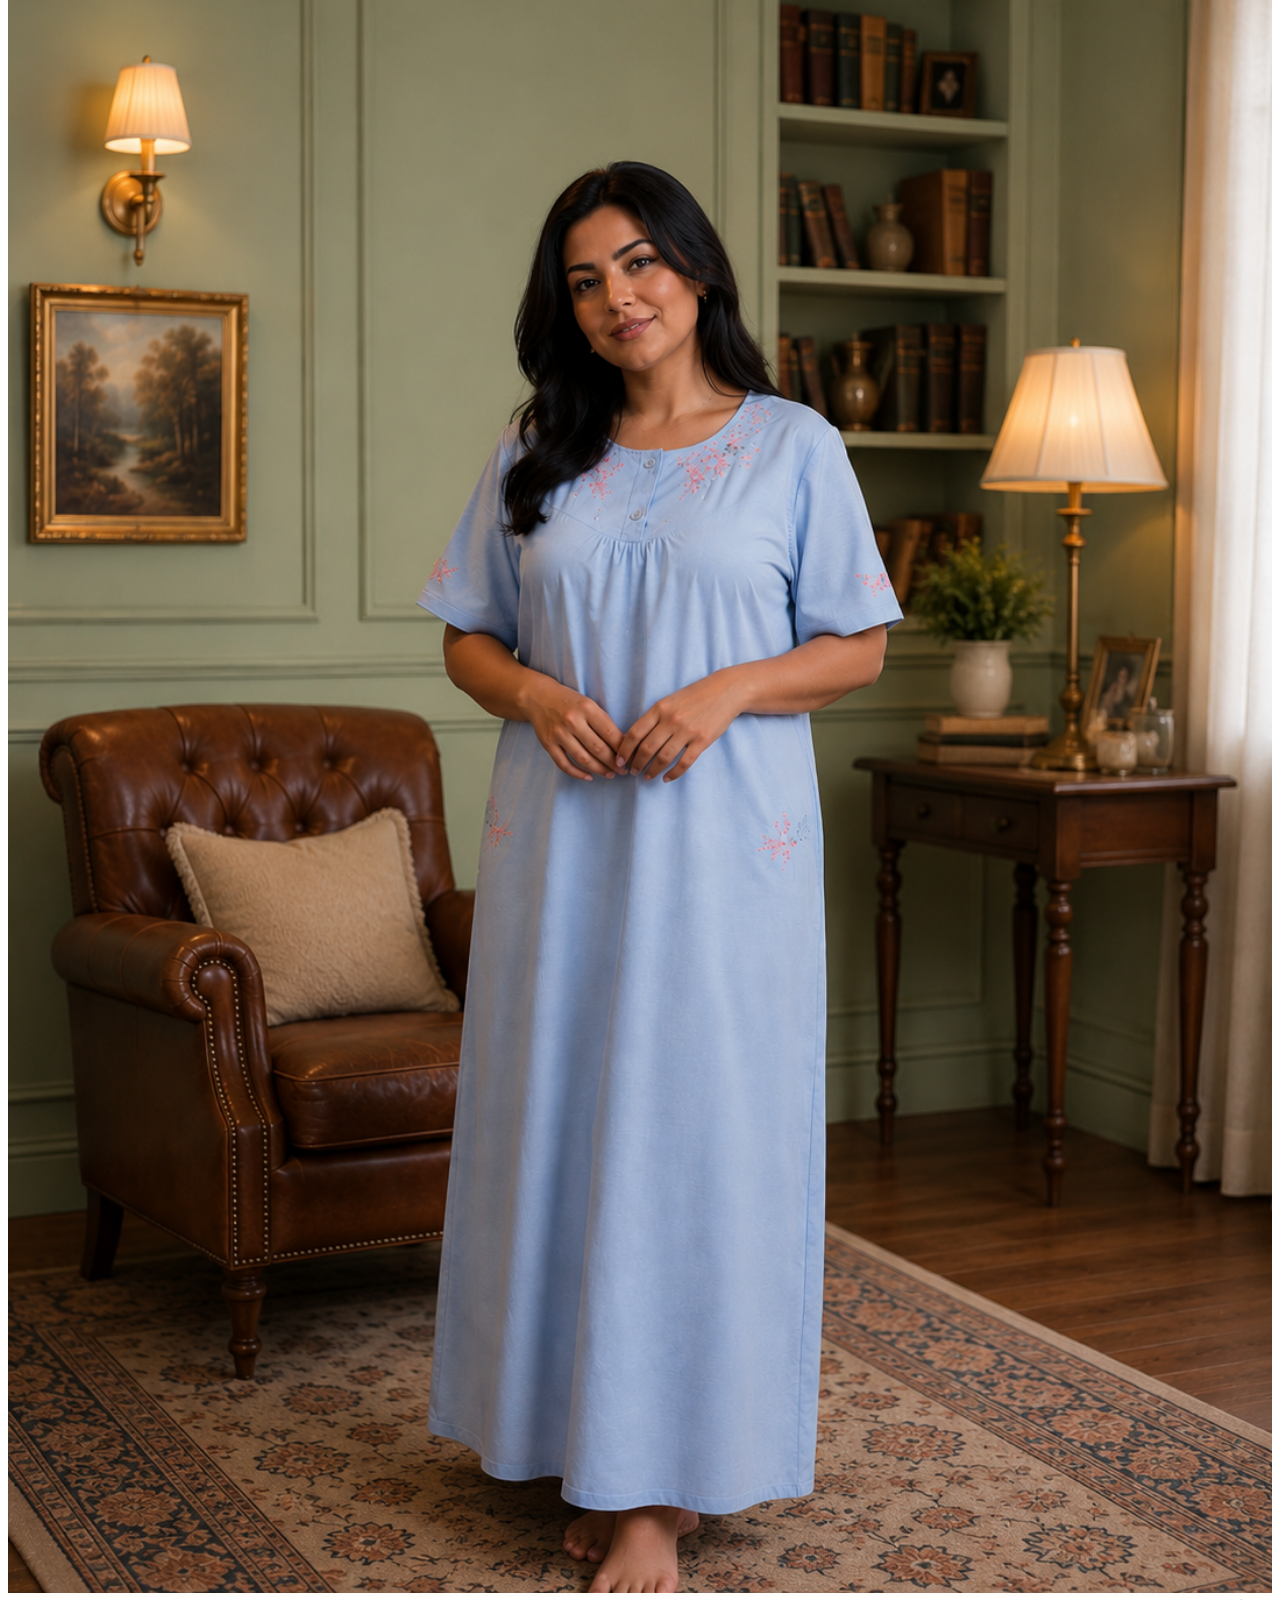
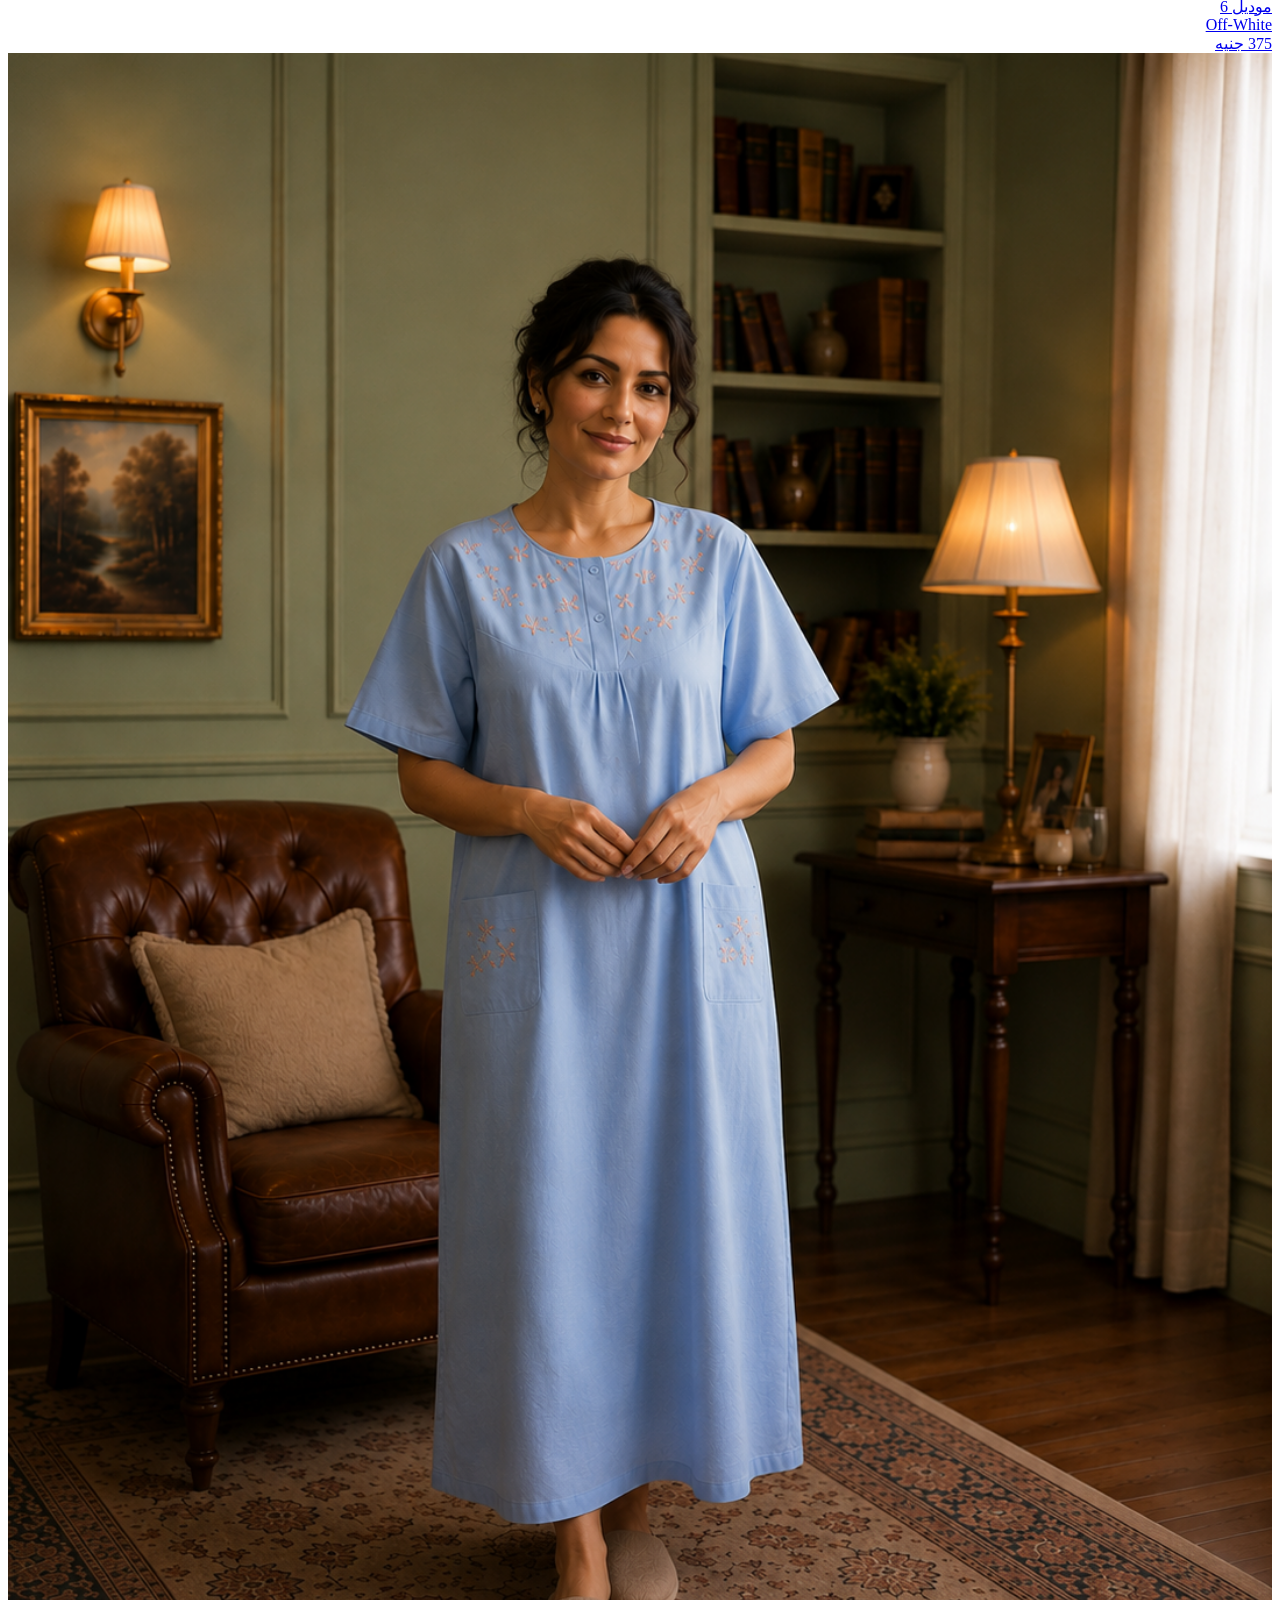
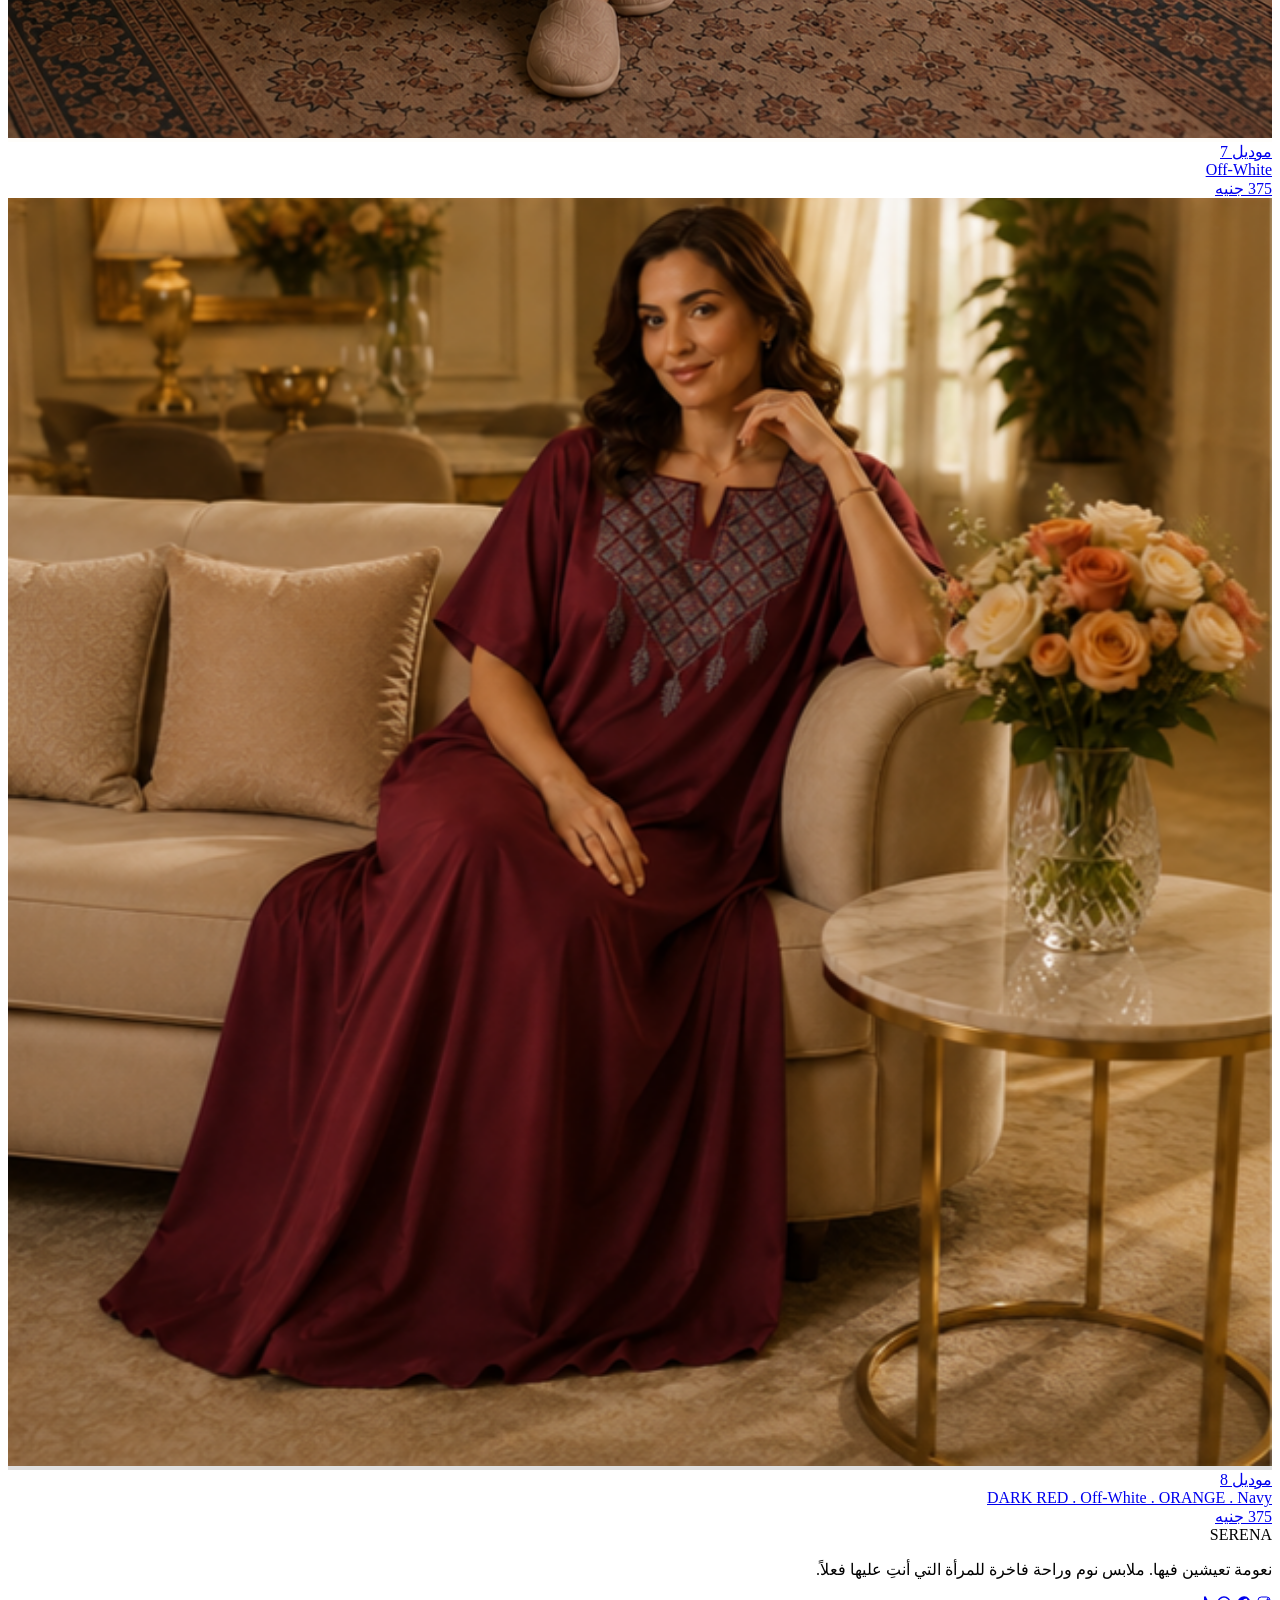
==== commit c43f24f8: "تحديث في جميع الملفات" ====
--- a/collections.html
+++ b/collections.html
@@ -54,7 +54,7 @@
         </div>
           <div class="product__name">موديل 1</div>
           <div class="product__mood"> DARK RED </div>
-          <div class="product__price">475 جنيه</div>
+          <div class="product__price">375 جنيه</div>
         </a>
 
         <a href="product.html?id=model2" class="product fade-up">
@@ -63,7 +63,7 @@
           </div>
           <div class="product__name">موديل 2</div>
           <div class="product__mood"> PINK . Off-White . DARK RED </div>
-          <div class="product__price">475 جنيه</div>
+          <div class="product__price">375 جنيه</div>
         </a>
 
         <a href="product.html?id=model3" class="product fade-up">
@@ -72,7 +72,7 @@
           </div>
           <div class="product__name">موديل 3</div>
           <div class="product__mood"> PINK . ORANGE </div>
-          <div class="product__price">475 جنيه</div>
+          <div class="product__price">375 جنيه</div>
         </a>
 
         <a href="product.html?id=model4" class="product fade-up">
@@ -81,7 +81,7 @@
           </div>
           <div class="product__name">موديل 4</div>
           <div class="product__mood"> DARK RED . ORANGE . Off-White </div>
-          <div class="product__price">475 جنيه</div>
+          <div class="product__price">375 جنيه</div>
         </a>
 
         <a href="product.html?id=model5" class="product fade-up">
@@ -90,7 +90,7 @@
           </div>
           <div class="product__name">موديل 5</div>
           <div class="product__mood"> PINK . DARK RED </div>
-          <div class="product__price">475 جنيه</div>
+          <div class="product__price">375 جنيه</div>
         </a>
 
         <a href="product.html?id=model6" class="product fade-up">
@@ -99,7 +99,7 @@
           </div>
           <div class="product__name">موديل 6</div>
           <div class="product__mood"> Off-White </div>
-          <div class="product__price">475 جنيه</div>
+          <div class="product__price">375 جنيه</div>
         </a>
 
         <a href="product.html?id=model7" class="product fade-up">
@@ -108,7 +108,7 @@
           </div>
           <div class="product__name">موديل 7</div>
           <div class="product__mood"> Off-White </div>
-          <div class="product__price">475 جنيه</div>
+          <div class="product__price">375 جنيه</div>
         </a>
 
         <a href="product.html?id=model8" class="product fade-up">
@@ -117,7 +117,7 @@
           </div>
           <div class="product__name">موديل 8</div>
           <div class="product__mood"> DARK RED . Off-White . ORANGE . Navy </div>
-          <div class="product__price">475 جنيه</div>
+          <div class="product__price">375 جنيه</div>
         </a>
 
 
@@ -146,6 +146,16 @@
                 <path d="M22 12a10 10 0 1 0-11.5 9.9v-7H7.9V12h2.6V9.8c0-2.6 1.5-4 3.9-4 1.1 0 2.3.2 2.3.2v2.5h-1.3c-1.3 0-1.7.8-1.7 1.6V12h2.9l-.5 2.9h-2.4v7A10 10 0 0 0 22 12Z"/>
               </svg>
             </a>
+            <a href="https://wa.me/201037811655" aria-label="WhatsApp" target="_blank">
+        <svg width="16" height="16" viewBox="0 0 24 24" fill="currentColor">
+          <path d="M12 2C6.48 2 2 6.48 2 12c0 1.85.5 3.58 1.36 5.07L2 22l5.07-1.33A9.94 9.94 0 0 0 12 22c5.52 0 10-4.48 10-10S17.52 2 12 2Zm0 18c-1.6 0-3.1-.44-4.38-1.2l-.31-.18-3.01.79.8-2.93-.2-.32A7.94 7.94 0 0 1 4 12c0-4.41 3.59-8 8-8s8 3.59 8 8-3.59 8-8 8Zm4.4-5.6c-.24-.12-1.42-.7-1.64-.78-.22-.08-.38-.12-.54.12-.16.24-.62.78-.76.94-.14.16-.28.18-.52.06-.24-.12-1.01-.37-1.92-1.18-.71-.63-1.19-1.42-1.33-1.66-.14-.24-.02-.37.1-.49.11-.11.24-.28.36-.42.12-.14.16-.24.24-.4.08-.16.04-.3-.02-.42-.06-.12-.54-1.3-.74-1.78-.2-.47-.4-.4-.54-.41h-.46c-.16 0-.42.06-.64.3-.22.24-.84.82-.84 2s.86 2.32.98 2.48c.12.16 1.69 2.58 4.1 3.62.57.25 1.02.4 1.37.51.58.18 1.1.16 1.52.1.46-.07 1.42-.58 1.62-1.14.2-.56.2-1.04.14-1.14-.06-.1-.22-.16-.46-.28Z"/>
+        </svg>
+        <a href="https://www.tiktok.com/@serena..official1?_r=1&_t=ZS-98Av37Vs2h0" aria-label="TikTok" target="_blank">
+        <svg width="16" height="16" viewBox="0 0 24 24" fill="currentColor">
+          <path d="M16.6 5.82c-1.02-.9-1.6-2.16-1.6-3.55h-3.02v13.5c0 1.5-1.22 2.72-2.72 2.72s-2.72-1.22-2.72-2.72 1.22-2.72 2.72-2.72c.3 0 .58.05.85.13v-3.06c-.28-.04-.56-.06-.85-.06-3.16 0-5.72 2.56-5.72 5.72s2.56 5.72 5.72 5.72 5.72-2.56 5.72-5.72V9.4a7.4 7.4 0 0 0 4.6 1.6V8c-1.02 0-1.95-.35-2.68-.94a4.83 4.83 0 0 1-.3-1.24Z"/>
+        </svg>
+      </a>
+      </a>
           </div>
         </div>
         <div class="footer__col">
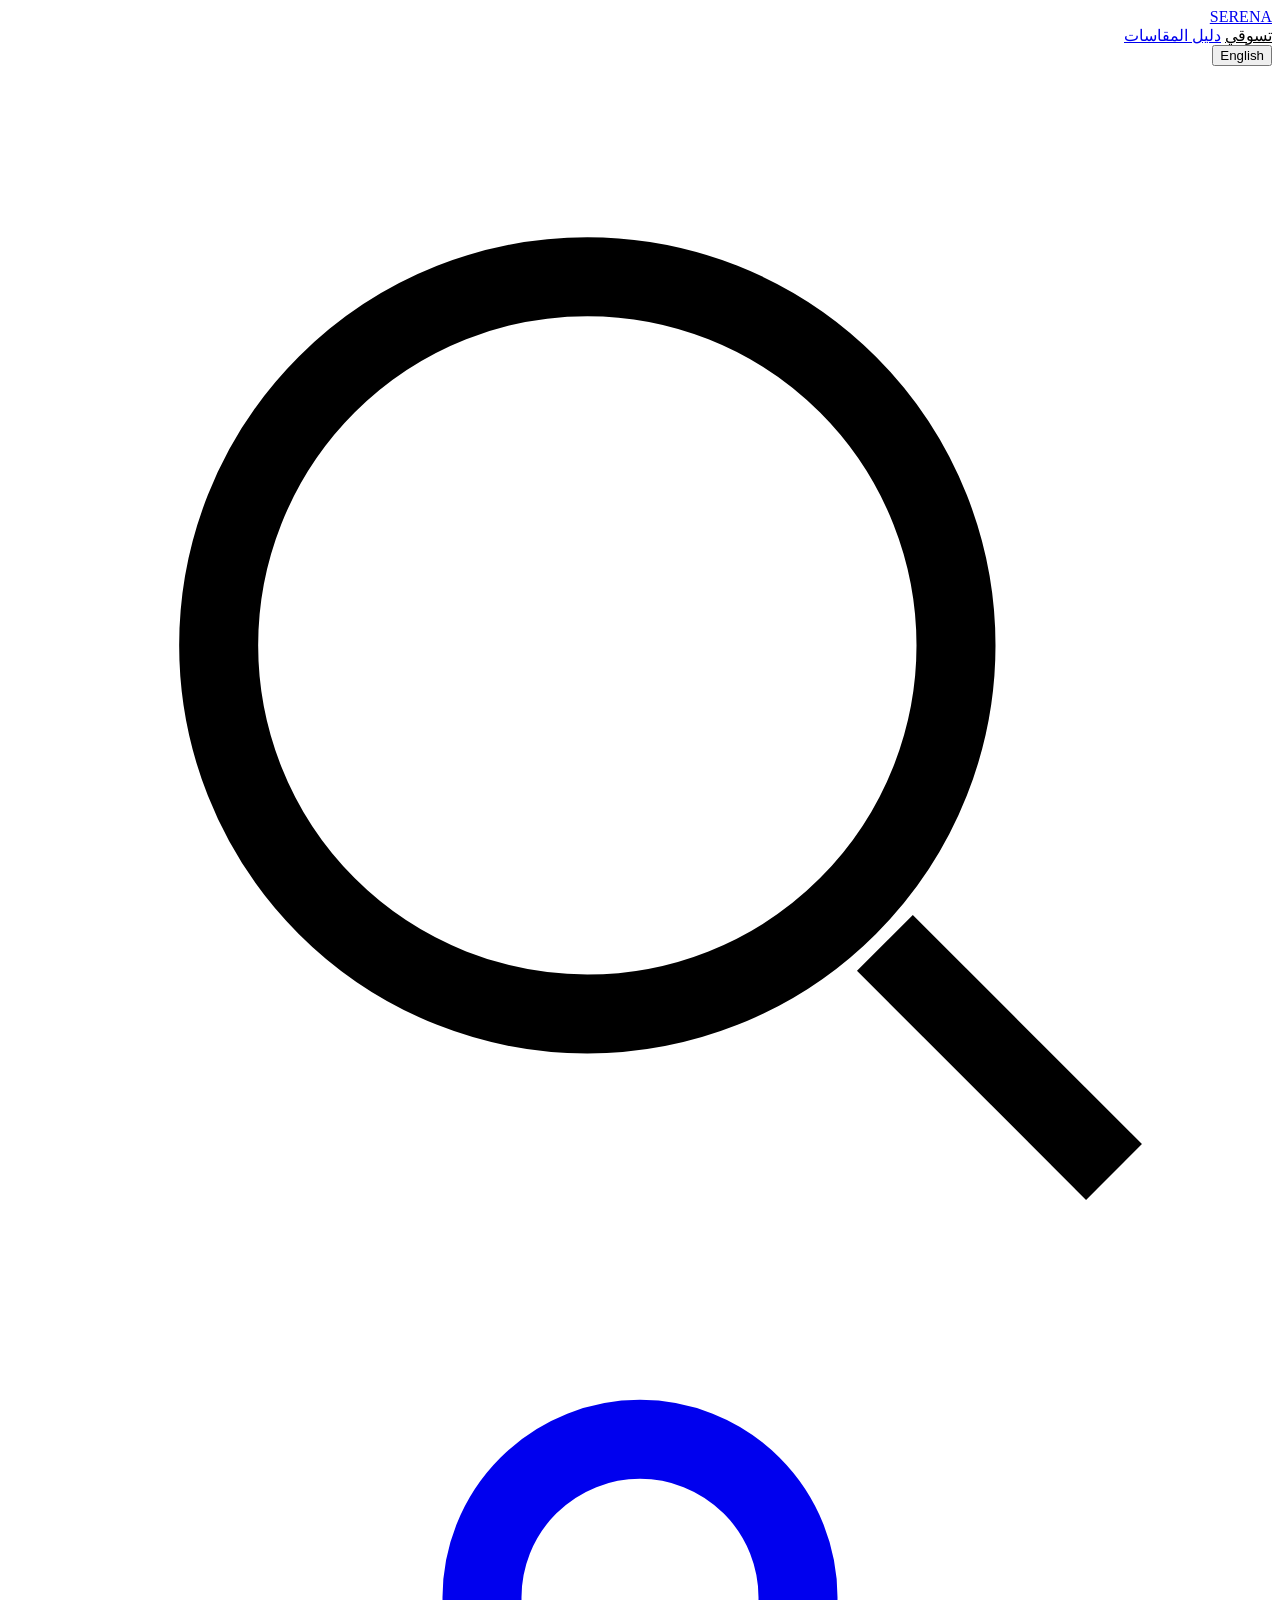
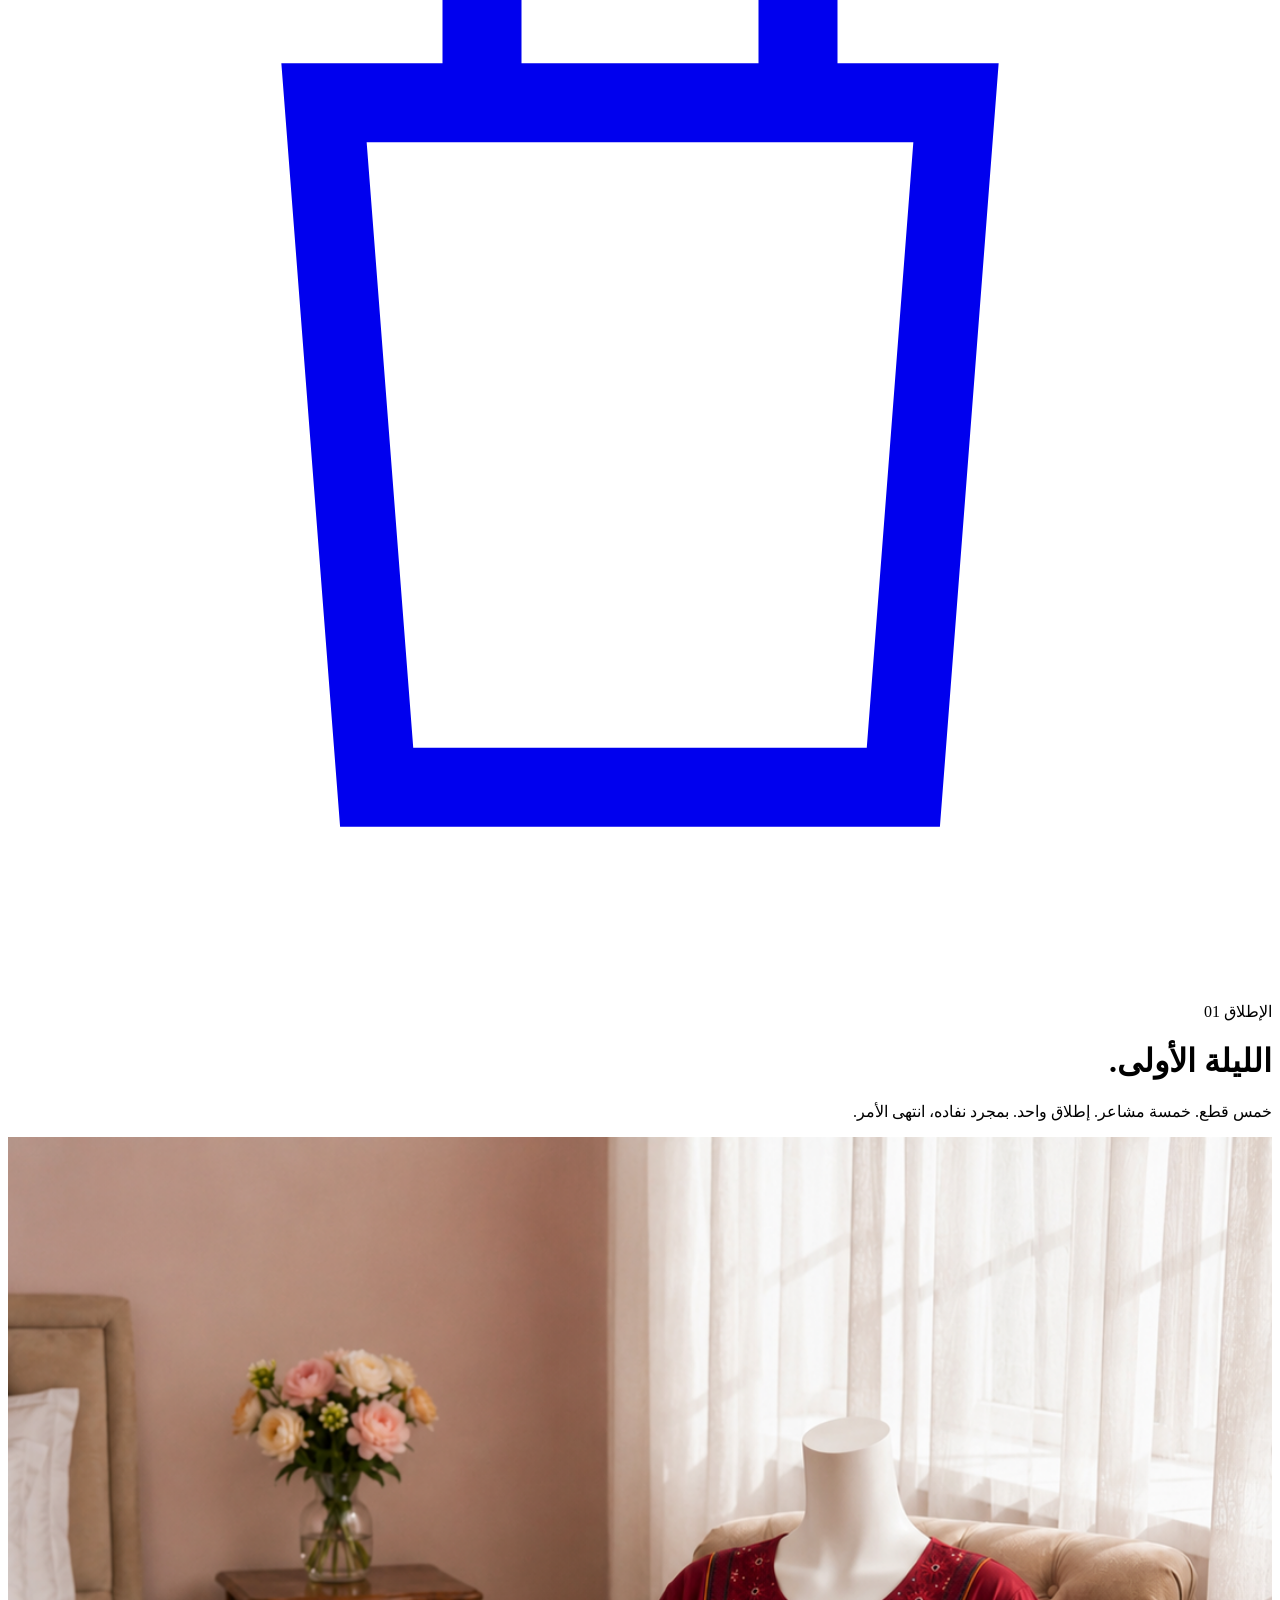
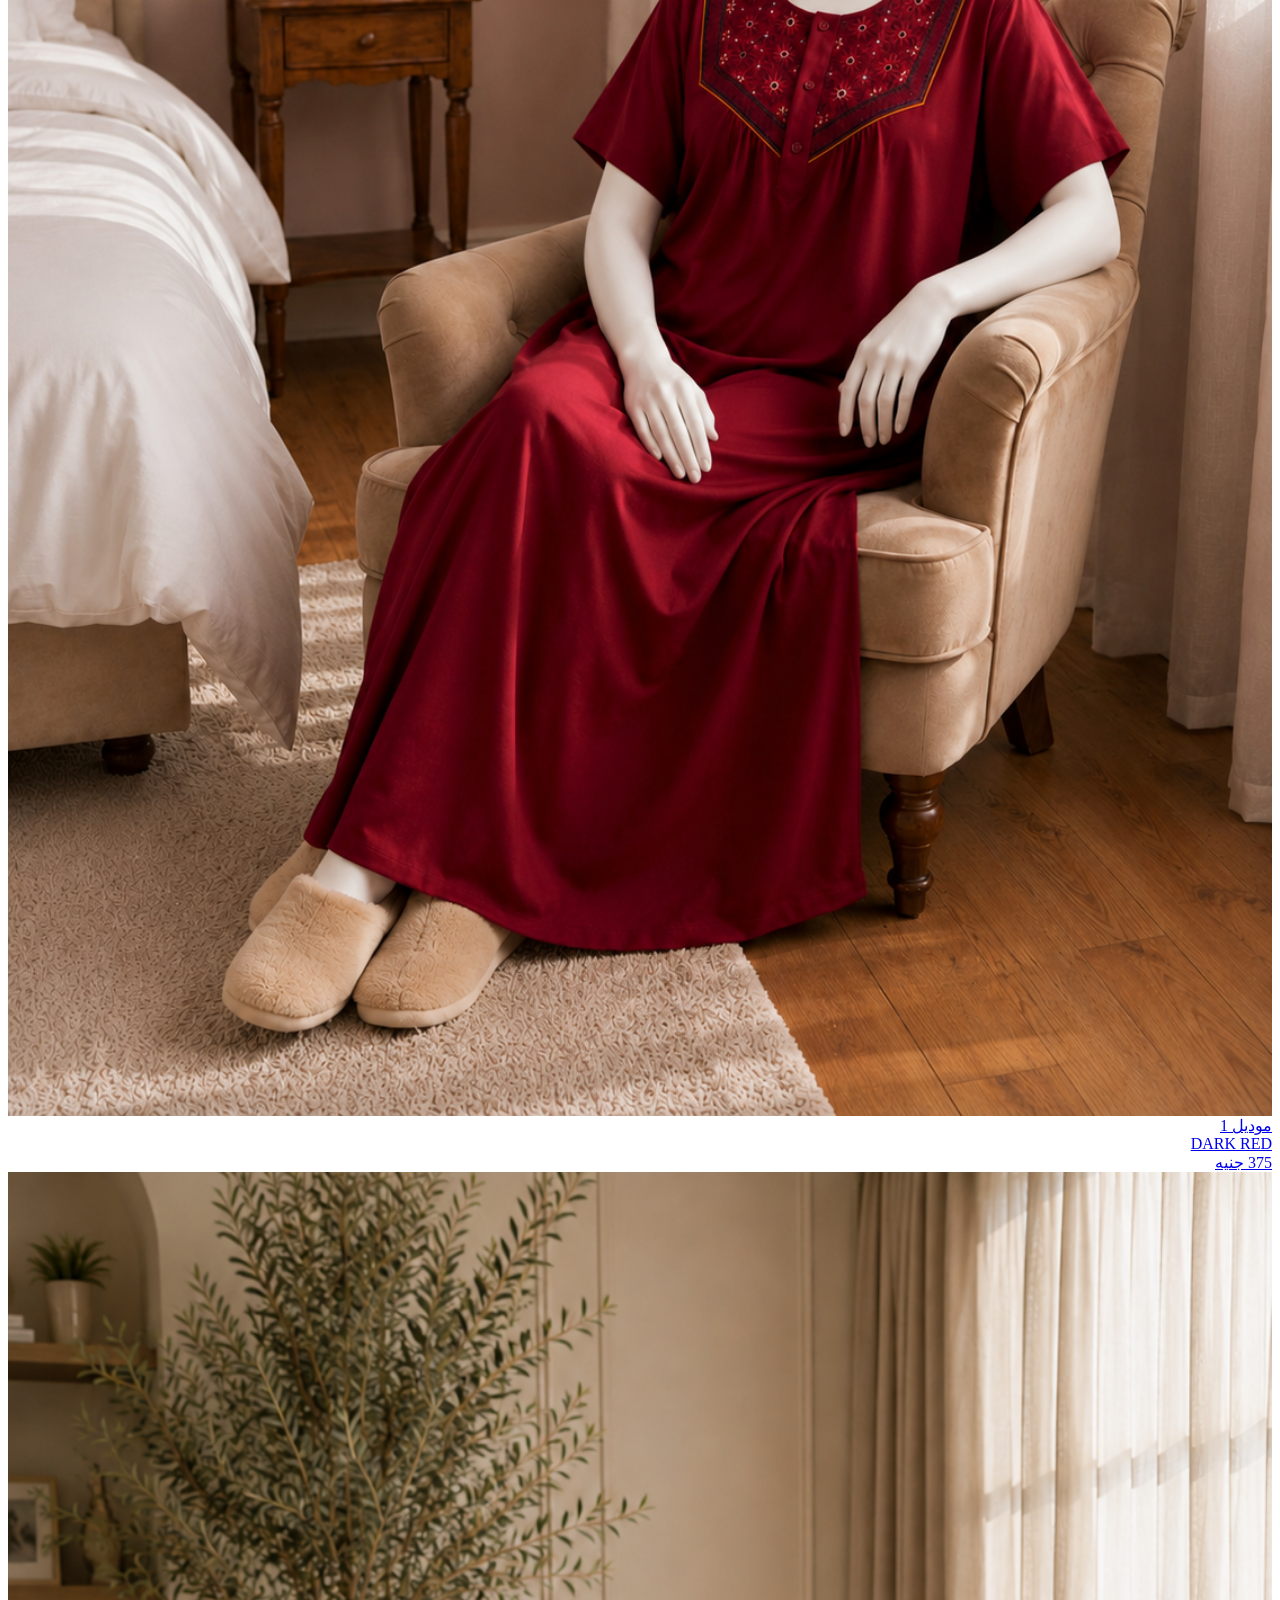
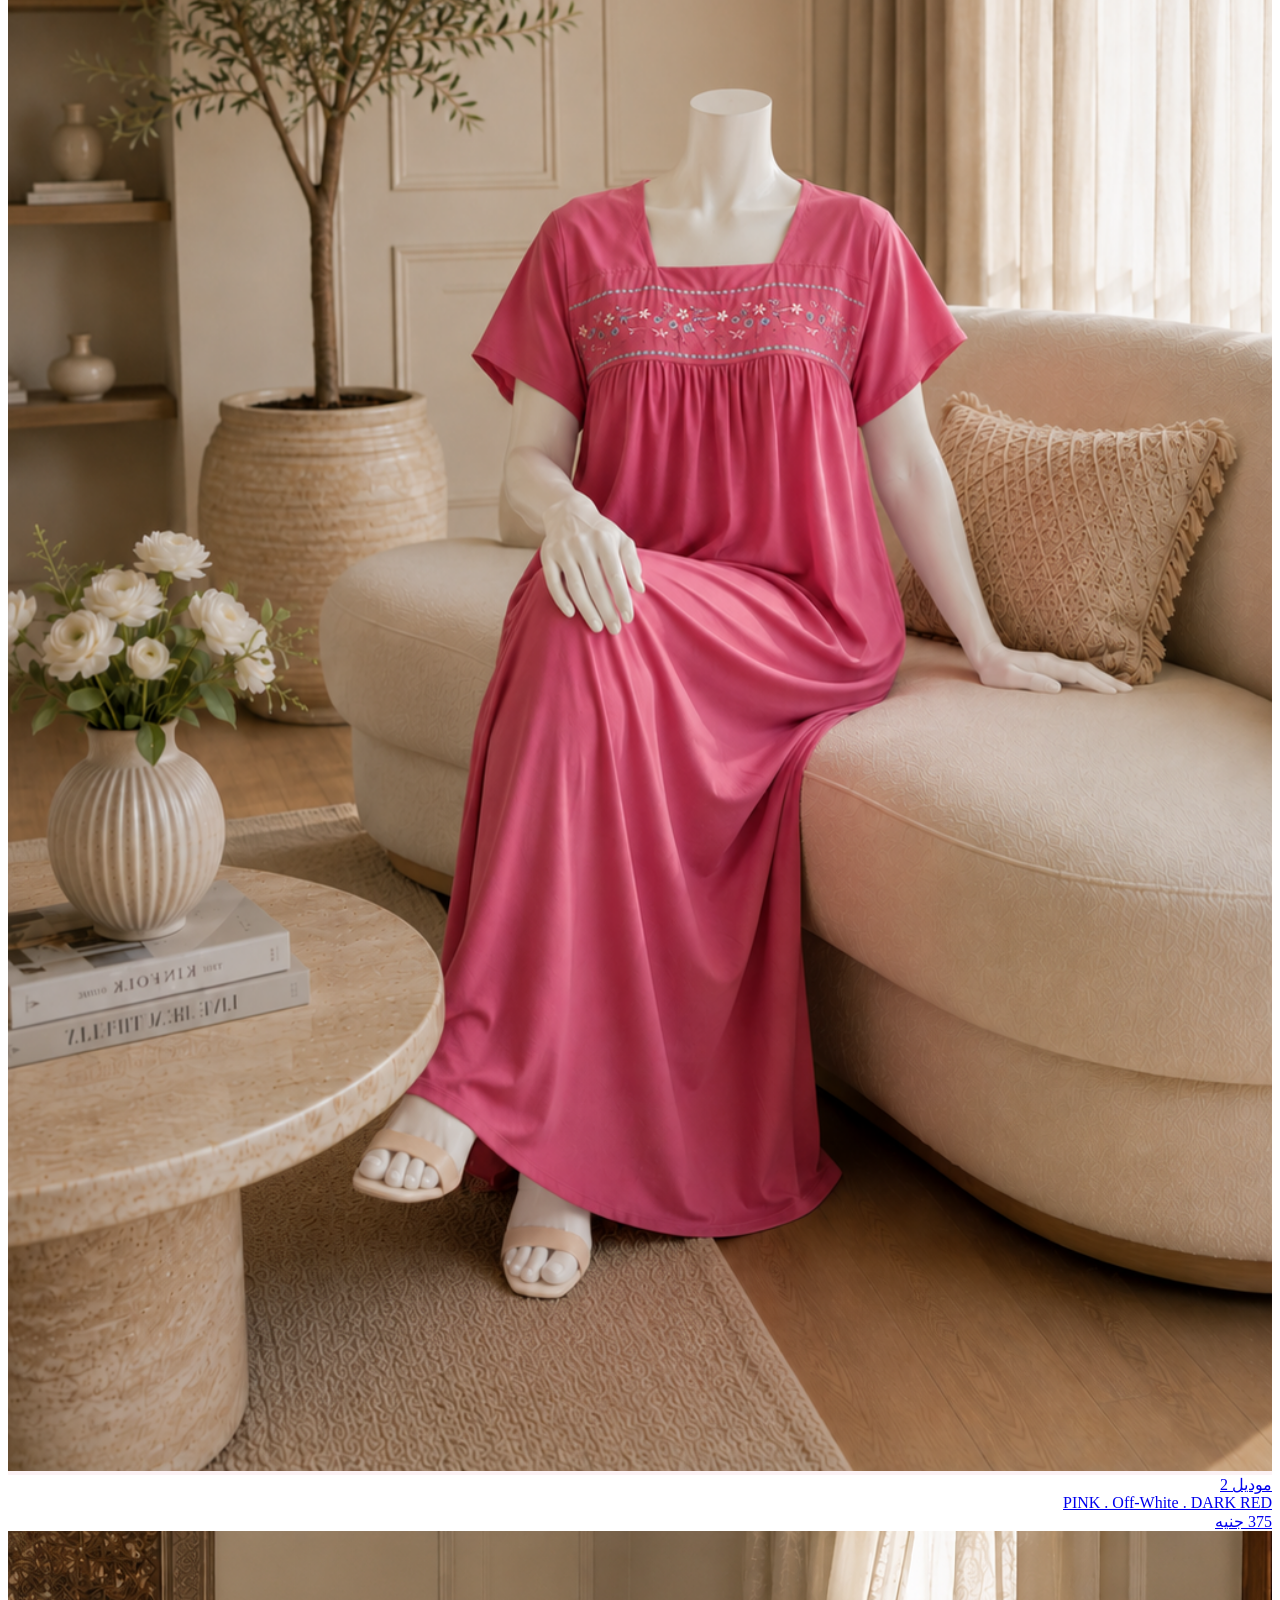
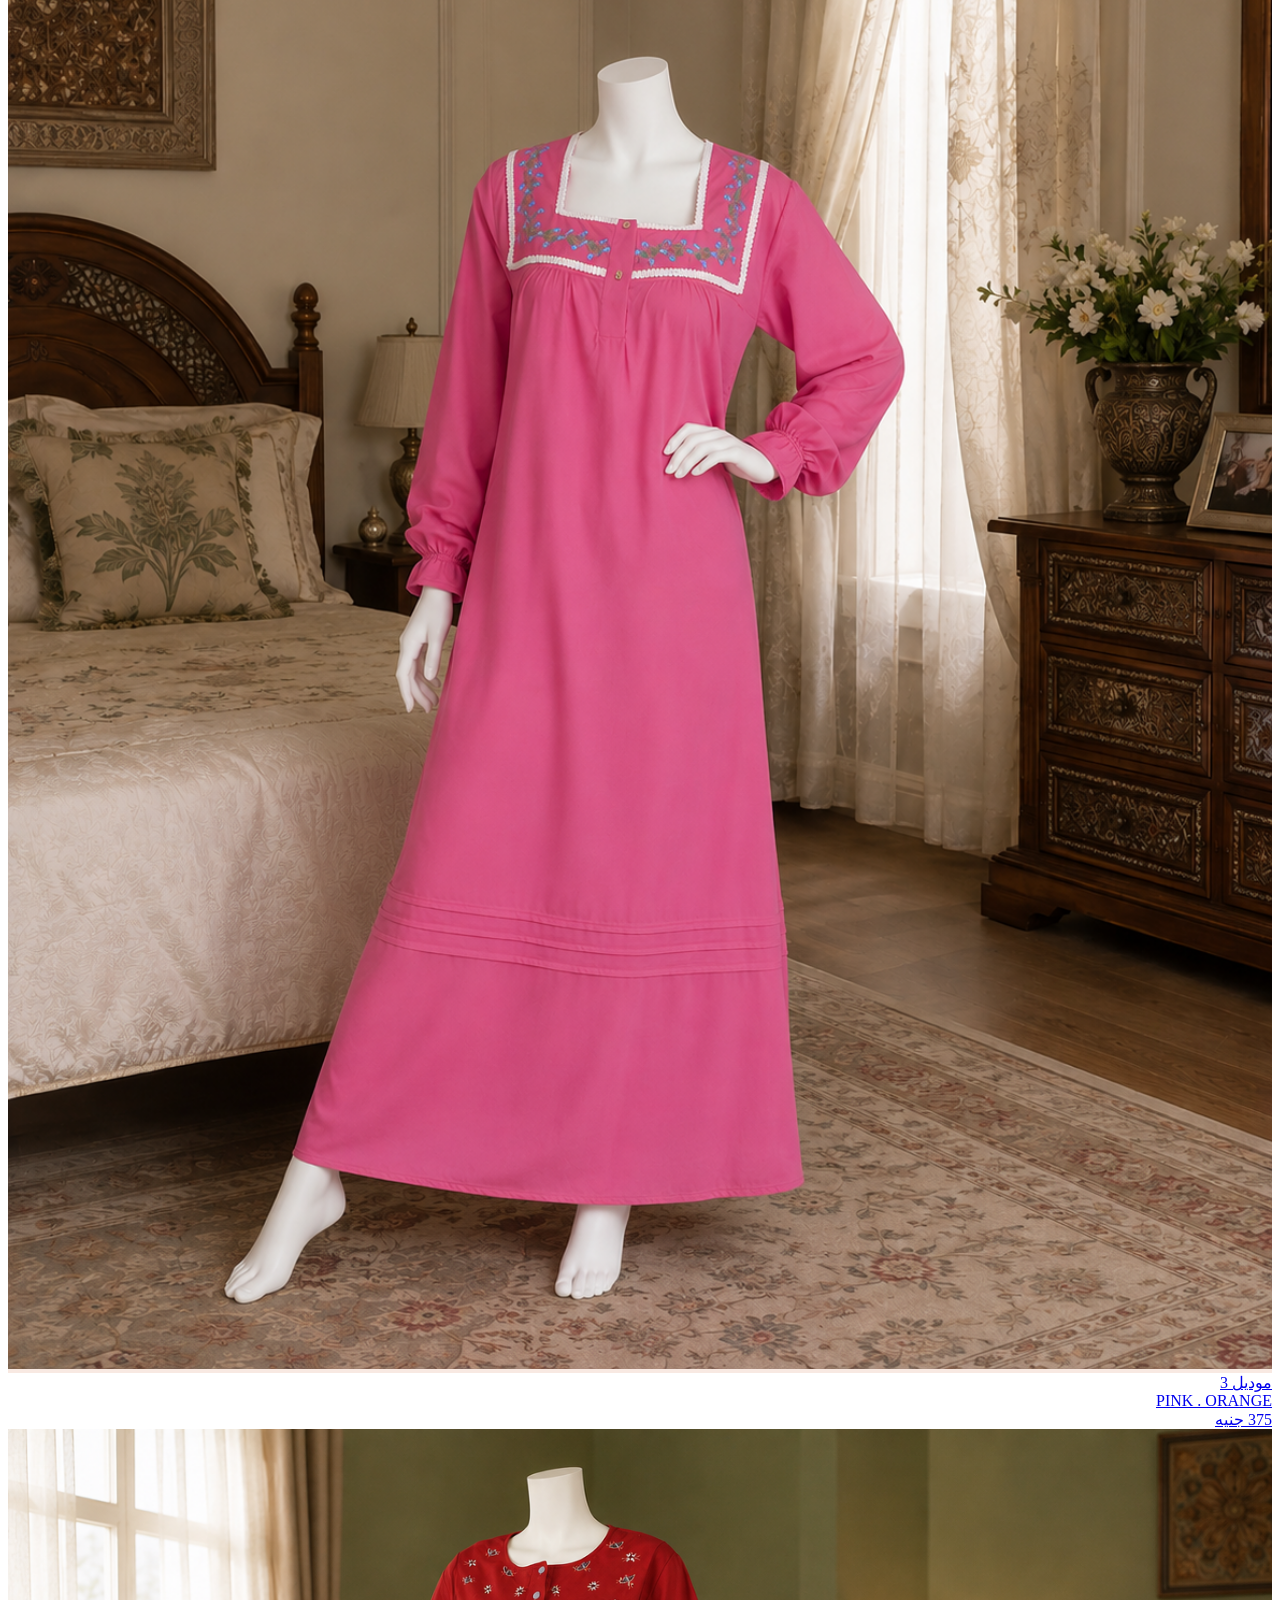
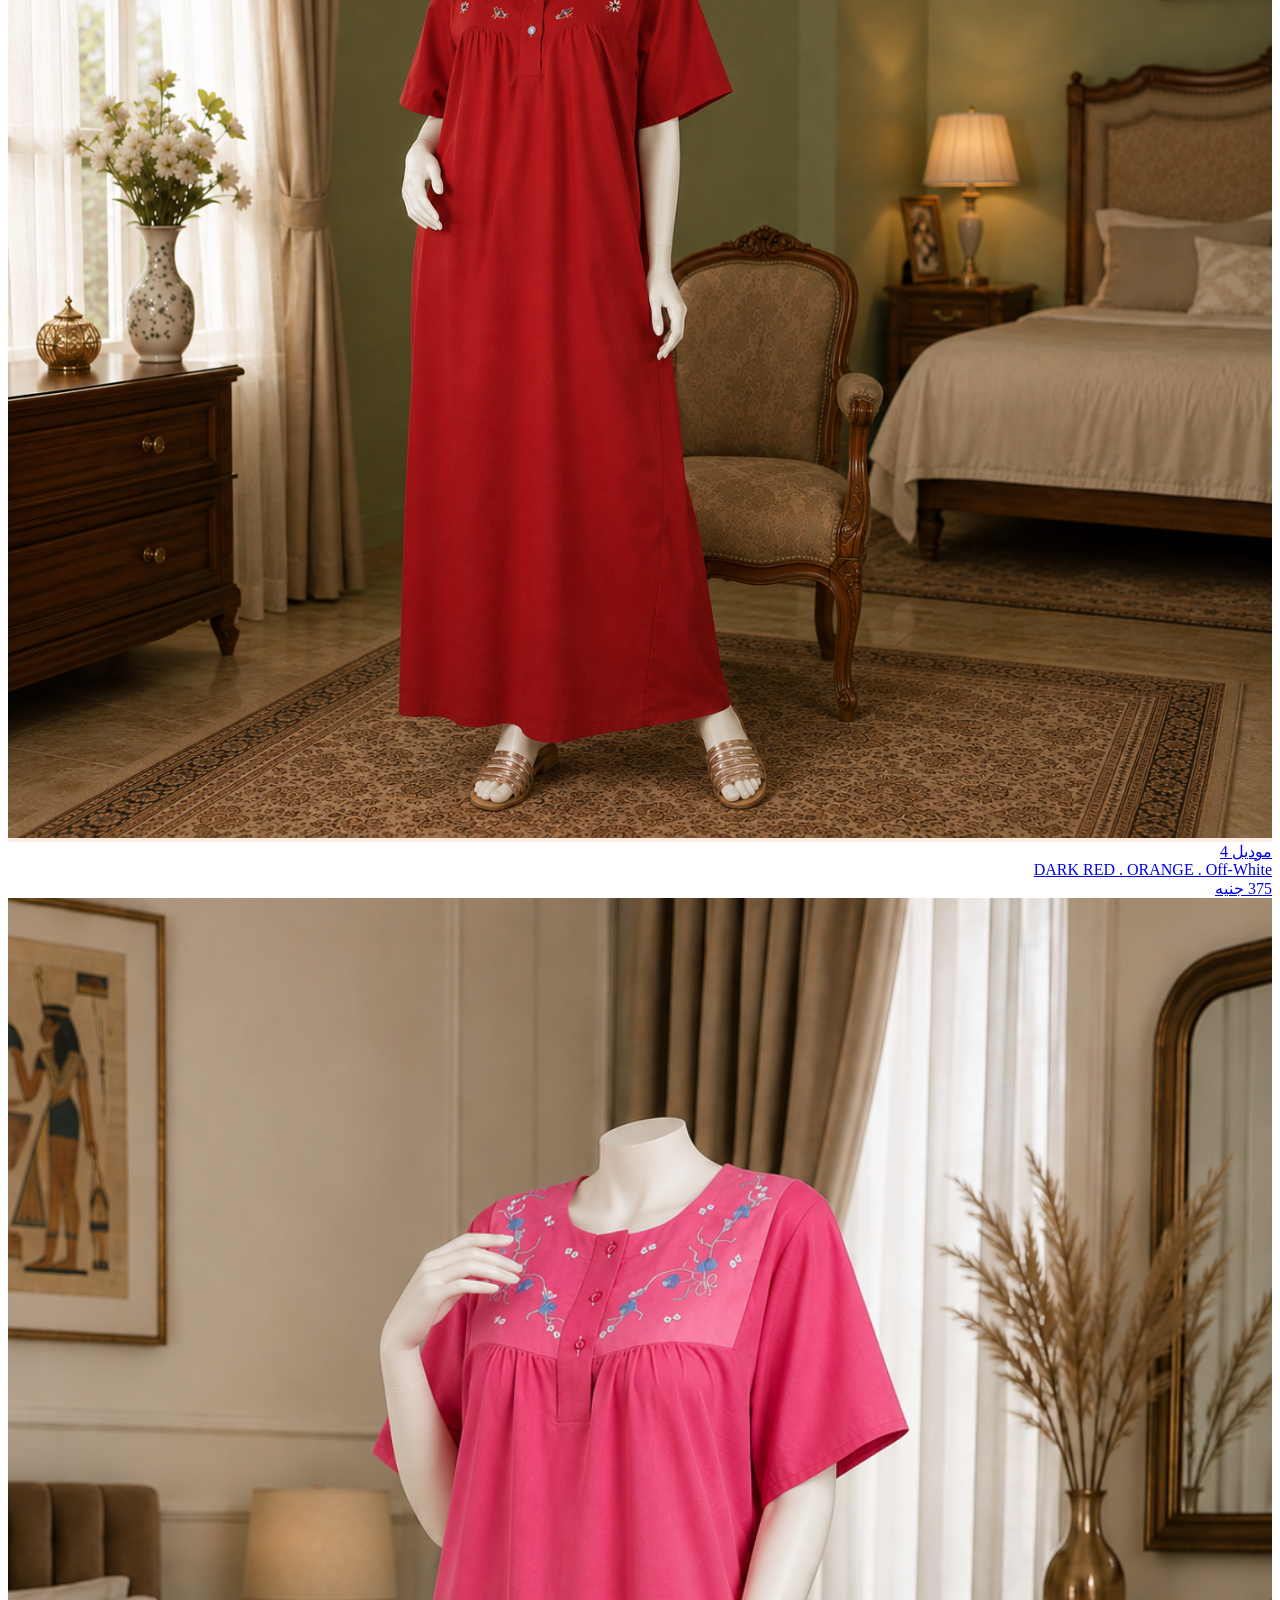
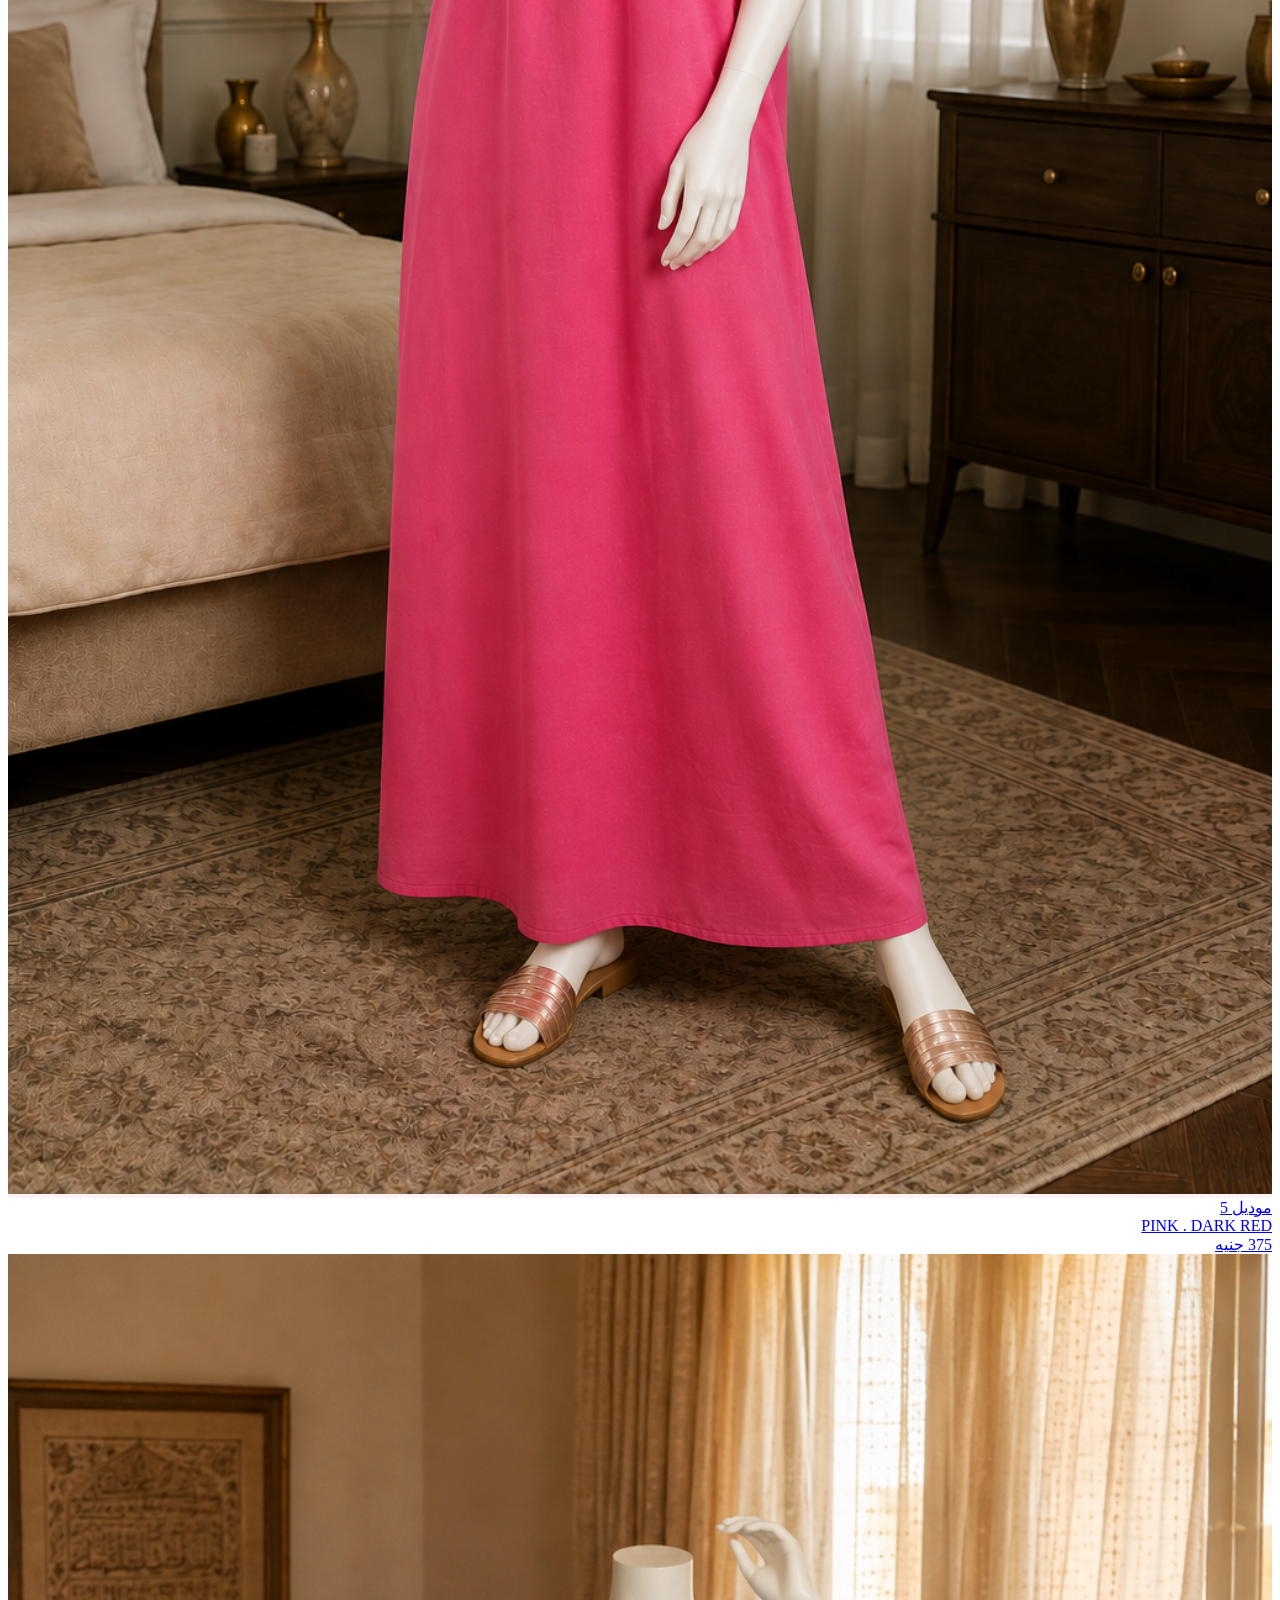
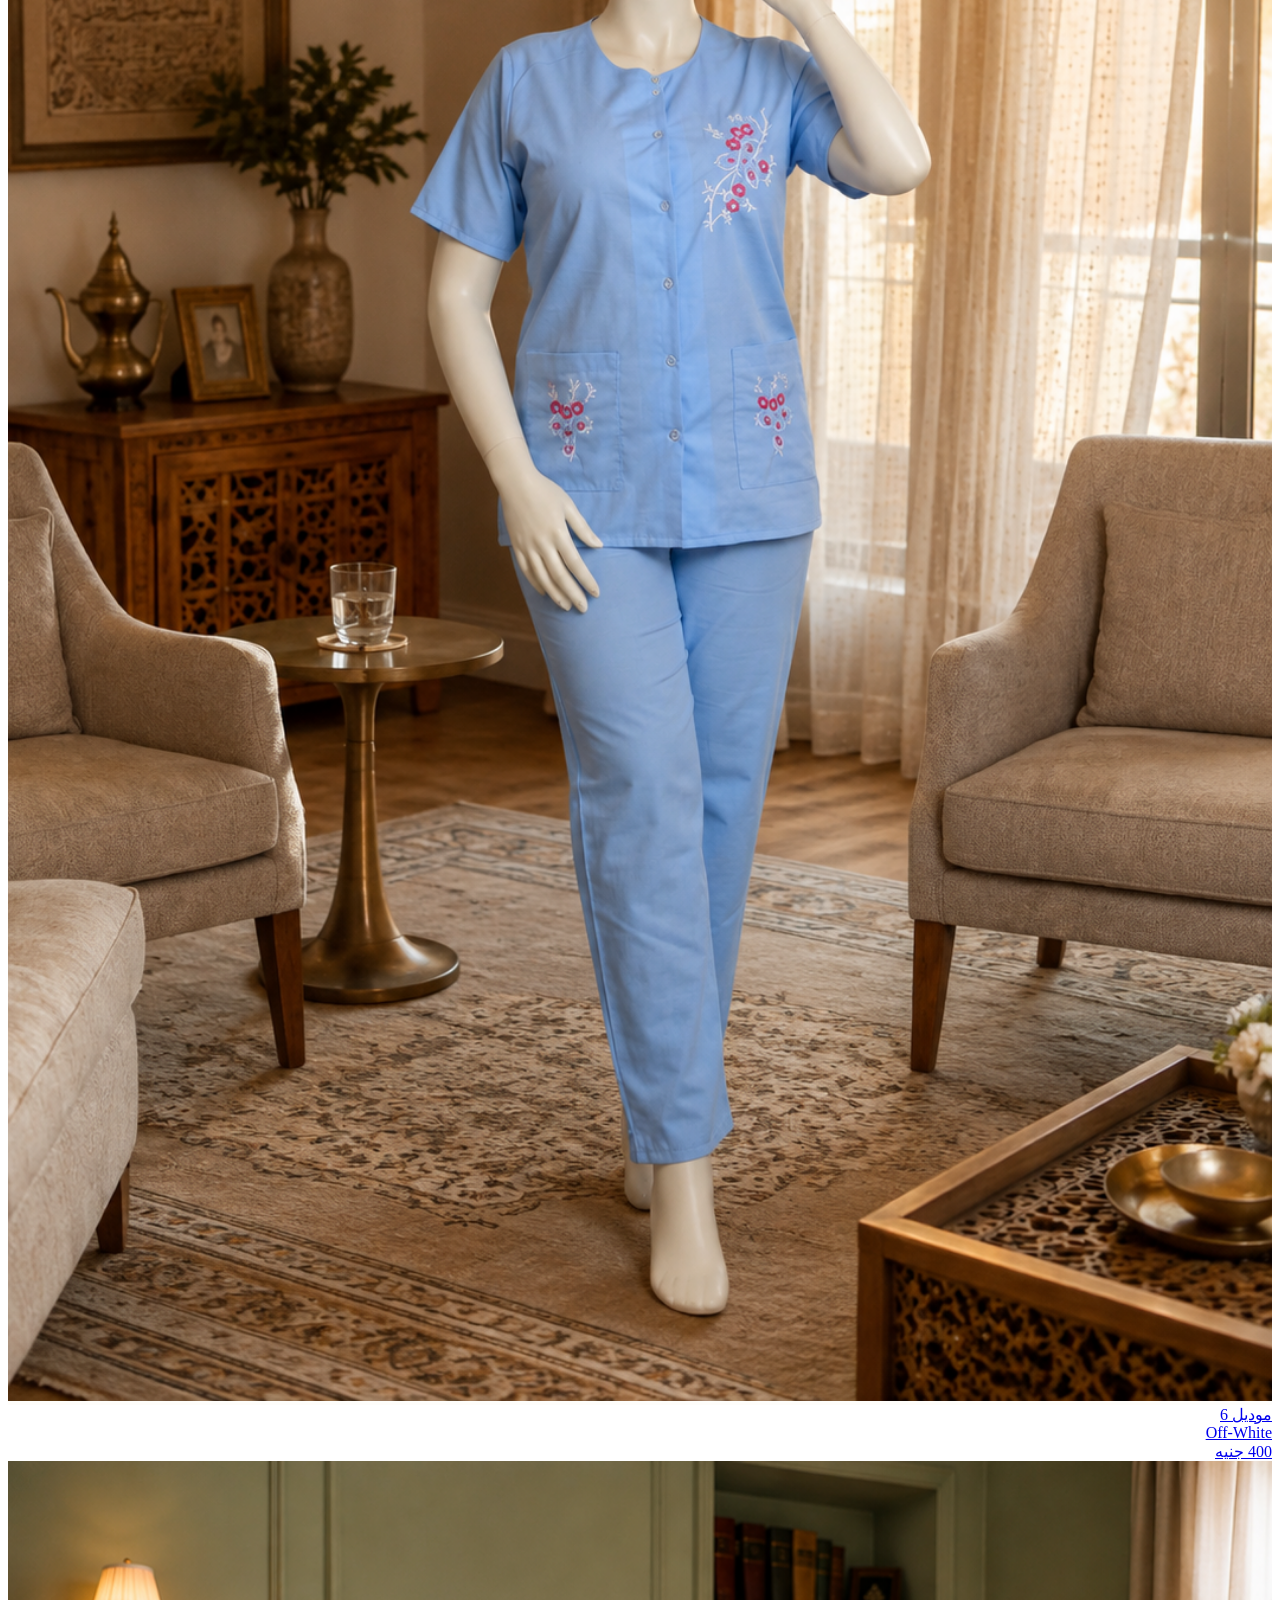
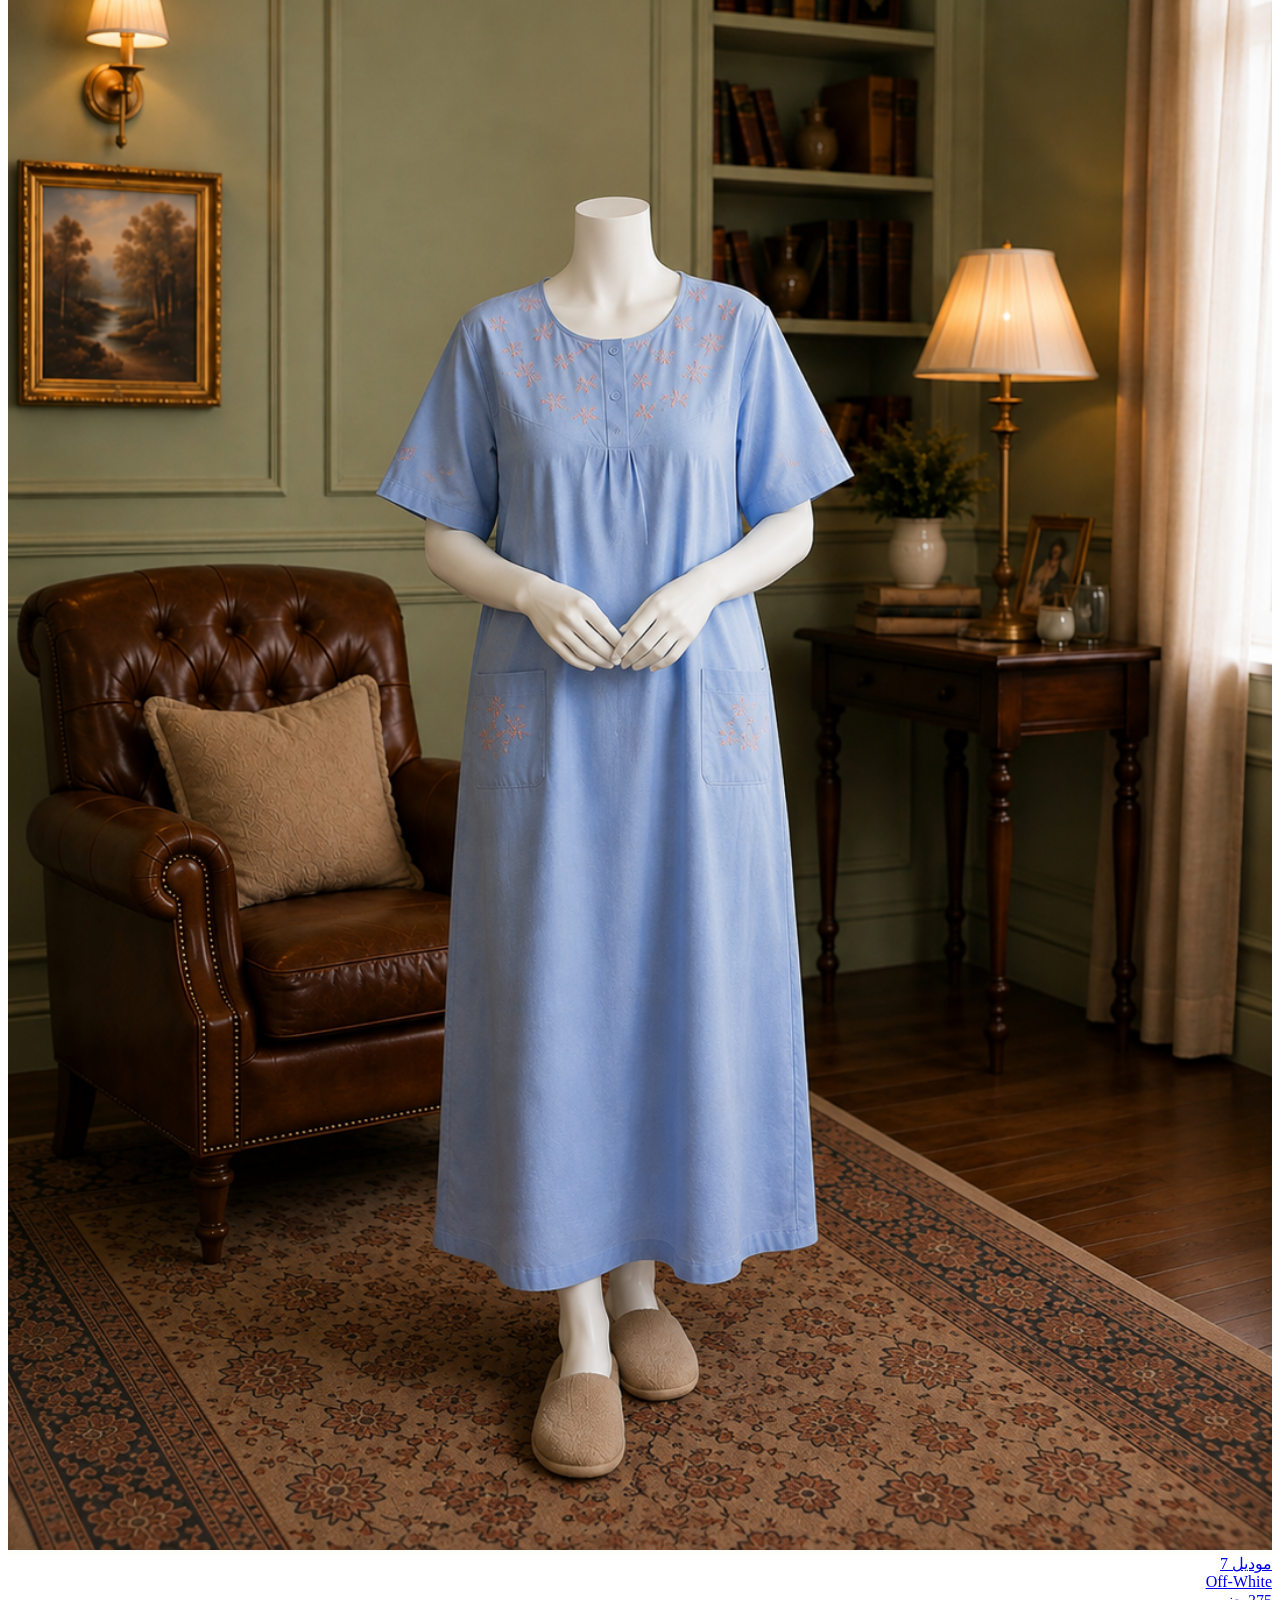
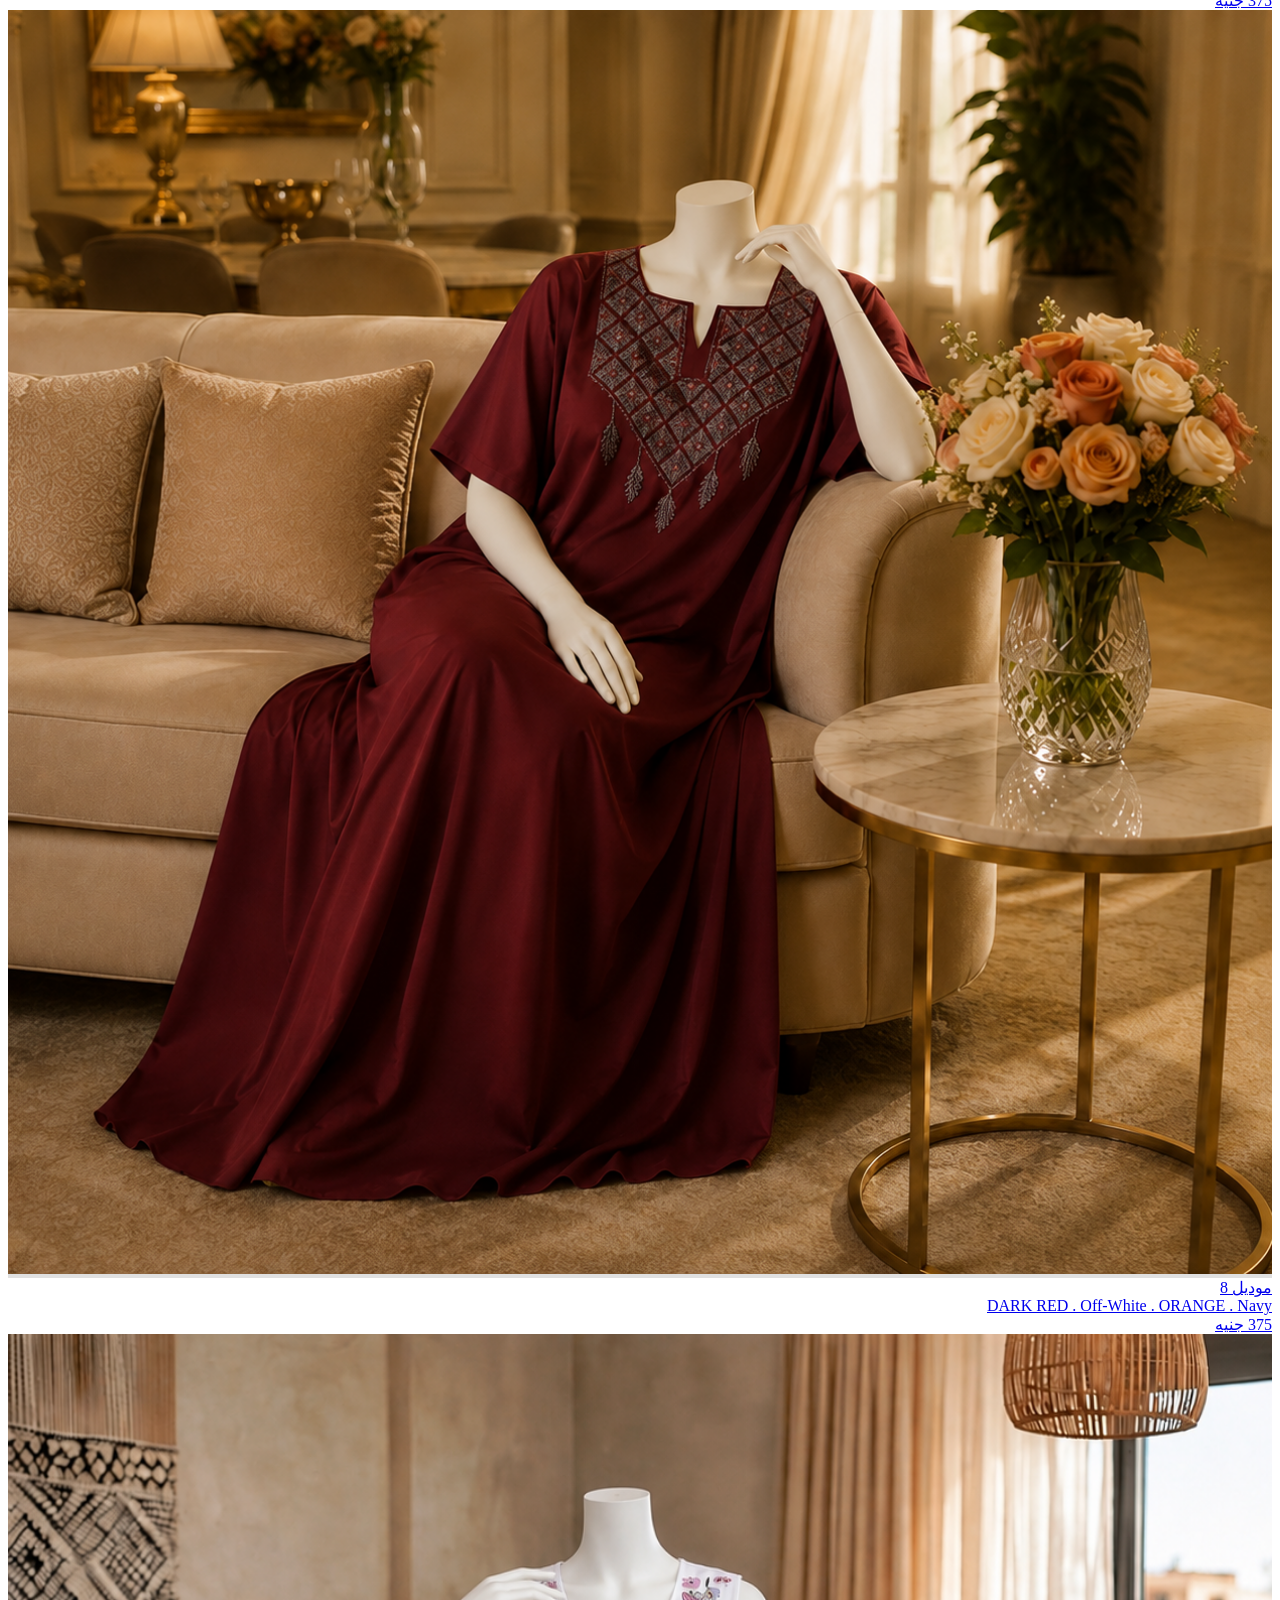
==== commit 3f5a9f86: "تحديث جميع الملفات" ====
--- a/collections.html
+++ b/collections.html
@@ -46,82 +46,143 @@
   <section class="container">
     <div class="filters"></div>
 
-    <div class="products products--four">
+   <div class="products products--four">
 
       <a href="product.html?id=model1" class="product fade-up">
         <div class="product__media" style="background:#5B1A2E22;display:flex;align-items:center;justify-content:center;">
           <img src="images/model1-maroon-1.jpg" alt="موديل 1" style="width:100%;height:100%;object-fit:cover" onerror="this.style.display='none'">
         </div>
-          <div class="product__name">موديل 1</div>
+          <div class="product__name" data-i18n="prod1_name"></div>
           <div class="product__mood"> DARK RED </div>
-          <div class="product__price">375 جنيه</div>
+          <div class="product__price" data-i18n="price_375"></div>
         </a>
 
         <a href="product.html?id=model2" class="product fade-up">
           <div class="product__media" style="background:#E8A0B022;">
             <img src="images/model2-pink-1.jpg" alt="موديل 2" style="width:100%;height:100%;object-fit:cover" onerror="this.style.display='none'">
           </div>
-          <div class="product__name">موديل 2</div>
+          <div class="product__name" data-i18n="prod2_name"></div>
           <div class="product__mood"> PINK . Off-White . DARK RED </div>
-          <div class="product__price">375 جنيه</div>
+          <div class="product__price" data-i18n="price_375"></div>
         </a>
 
         <a href="product.html?id=model3" class="product fade-up">
           <div class="product__media" style="background:#C75B2A22;">
             <img src="images/model3-pink-1.jpg" alt="موديل 3" style="width:100%;height:100%;object-fit:cover" onerror="this.style.display='none'">
           </div>
-          <div class="product__name">موديل 3</div>
+          <div class="product__name" data-i18n="prod3_name"></div>
           <div class="product__mood"> PINK . ORANGE </div>
-          <div class="product__price">375 جنيه</div>
+          <div class="product__price" data-i18n="price_375"></div>
         </a>
 
         <a href="product.html?id=model4" class="product fade-up">
           <div class="product__media" style="background:#E07B3A22;">
             <img src="images/model4-maroon-1.jpg" alt="موديل 4" style="width:100%;height:100%;object-fit:cover" onerror="this.style.display='none'">
           </div>
-          <div class="product__name">موديل 4</div>
+          <div class="product__name" data-i18n="prod4_name"></div>
           <div class="product__mood"> DARK RED . ORANGE . Off-White </div>
-          <div class="product__price">375 جنيه</div>
+          <div class="product__price" data-i18n="price_375"></div>
         </a>
 
         <a href="product.html?id=model5" class="product fade-up">
           <div class="product__media" style="background:#E8A0B022;">
             <img src="images/model5-pink-1.jpg" alt="موديل 5" style="width:100%;height:100%;object-fit:cover" onerror="this.style.display='none'">
           </div>
-          <div class="product__name">موديل 5</div>
+          <div class="product__name" data-i18n="prod5_name"></div>
           <div class="product__mood"> PINK . DARK RED </div>
-          <div class="product__price">375 جنيه</div>
+          <div class="product__price" data-i18n="price_375"></div>
         </a>
 
         <a href="product.html?id=model6" class="product fade-up">
           <div class="product__media" style="background:#F5ECD722;">
             <img src="images/model6-offwhite-1.jpg" alt="موديل 6" style="width:100%;height:100%;object-fit:cover" onerror="this.style.display='none'">
           </div>
-          <div class="product__name">موديل 6</div>
+          <div class="product__name" data-i18n="prod6_name"></div>
           <div class="product__mood"> Off-White </div>
-          <div class="product__price">375 جنيه</div>
+          <div class="product__price" data-i18n="price_400"></div>
         </a>
 
         <a href="product.html?id=model7" class="product fade-up">
           <div class="product__media" style="background:#F5ECD722;">
             <img src="images/model7-offwhite-1.jpg" alt="موديل 7" style="width:100%;height:100%;object-fit:cover" onerror="this.style.display='none'">
           </div>
-          <div class="product__name">موديل 7</div>
+          <div class="product__name" data-i18n="prod7_name"></div>
           <div class="product__mood"> Off-White </div>
-          <div class="product__price">375 جنيه</div>
+          <div class="product__price" data-i18n="price_375"></div>
         </a>
 
         <a href="product.html?id=model8" class="product fade-up">
           <div class="product__media" style="background:#1A1A1A22;">
             <img src="images/model8-maroon-1.jpg" alt="موديل 8" style="width:100%;height:100%;object-fit:cover" onerror="this.style.display='none'">
           </div>
-          <div class="product__name">موديل 8</div>
+          <div class="product__name" data-i18n="prod8_name"></div>
           <div class="product__mood"> DARK RED . Off-White . ORANGE . Navy </div>
-          <div class="product__price">375 جنيه</div>
-        </a>
-
-
-    
+          <div class="product__price" data-i18n="price_375"></div>
+        </a>
+
+        <a href="product.html?id=model9" class="product fade-up">
+          <div class="product__media" style="background:#FFFFFF22;">
+            <img src="images/model9-white-1.jpg" alt="موديل 9" style="width:100%;height:100%;object-fit:cover" onerror="this.style.display='none'">
+          </div>
+          <div class="product__name" data-i18n="prod9_name"></div>
+          <div class="product__mood"> White </div>
+          <div class="product__price" data-i18n="price_225"></div>
+        </a>
+
+        <a href="product.html?id=model10" class="product fade-up">
+          <div class="product__media" style="background:#FFFFFF22;">
+            <img src="images/model10-white-1.jpg" alt="موديل 10" style="width:100%;height:100%;object-fit:cover" onerror="this.style.display='none'">
+          </div>
+          <div class="product__name" data-i18n="prod10_name"></div>
+          <div class="product__mood"> White </div>
+          <div class="product__price" data-i18n="price_225"></div>
+        </a>
+
+        <a href="product.html?id=model11" class="product fade-up">
+          <div class="product__media" style="background:#FFFFFF22;">
+            <img src="images/model11-white-1.jpg" alt="موديل 11" style="width:100%;height:100%;object-fit:cover" onerror="this.style.display='none'">
+          </div>
+          <div class="product__name" data-i18n="prod11_name"></div>
+          <div class="product__mood"> White </div>
+          <div class="product__price" data-i18n="price_225"></div>
+        </a>
+
+        <a href="product.html?id=model12" class="product fade-up">
+          <div class="product__media" style="background:#FFFFFF22;">
+            <img src="images/model12-white-1.jpg" alt="موديل 12" style="width:100%;height:100%;object-fit:cover" onerror="this.style.display='none'">
+          </div>
+          <div class="product__name" data-i18n="prod12_name"></div>
+          <div class="product__mood"> White . Off-White </div>
+          <div class="product__price" data-i18n="price_225"></div>
+        </a>
+
+        <a href="product.html?id=model13" class="product fade-up">
+          <div class="product__media" style="background:#FFFFFF22;">
+            <img src="images/model13-white-1.jpg" alt="موديل 13" style="width:100%;height:100%;object-fit:cover" onerror="this.style.display='none'">
+          </div>
+          <div class="product__name" data-i18n="prod13_name"></div>
+          <div class="product__mood"> White </div>
+          <div class="product__price" data-i18n="price_225"></div>
+        </a>
+
+        <a href="product.html?id=model14" class="product fade-up">
+          <div class="product__media" style="background:#FFFFFF22;">
+            <img src="images/model14-white-1.jpg" alt="موديل 14" style="width:100%;height:100%;object-fit:cover" onerror="this.style.display='none'">
+          </div>
+          <div class="product__name" data-i18n="prod14_name"></div>
+          <div class="product__mood"> White </div>
+          <div class="product__price" data-i18n="price_225"></div>
+        </a>
+
+        <a href="product.html?id=model15" class="product fade-up">
+          <div class="product__media" style="background:#FFFFFF22;">
+            <img src="images/model15-white-1.jpg" alt="موديل 15" style="width:100%;height:100%;object-fit:cover" onerror="this.style.display='none'">
+          </div>
+          <div class="product__name" data-i18n="prod15_name"></div>
+          <div class="product__mood"> White </div>
+          <div class="product__price" data-i18n="price_225"></div>
+        </a>
+
   </section>
 
   
